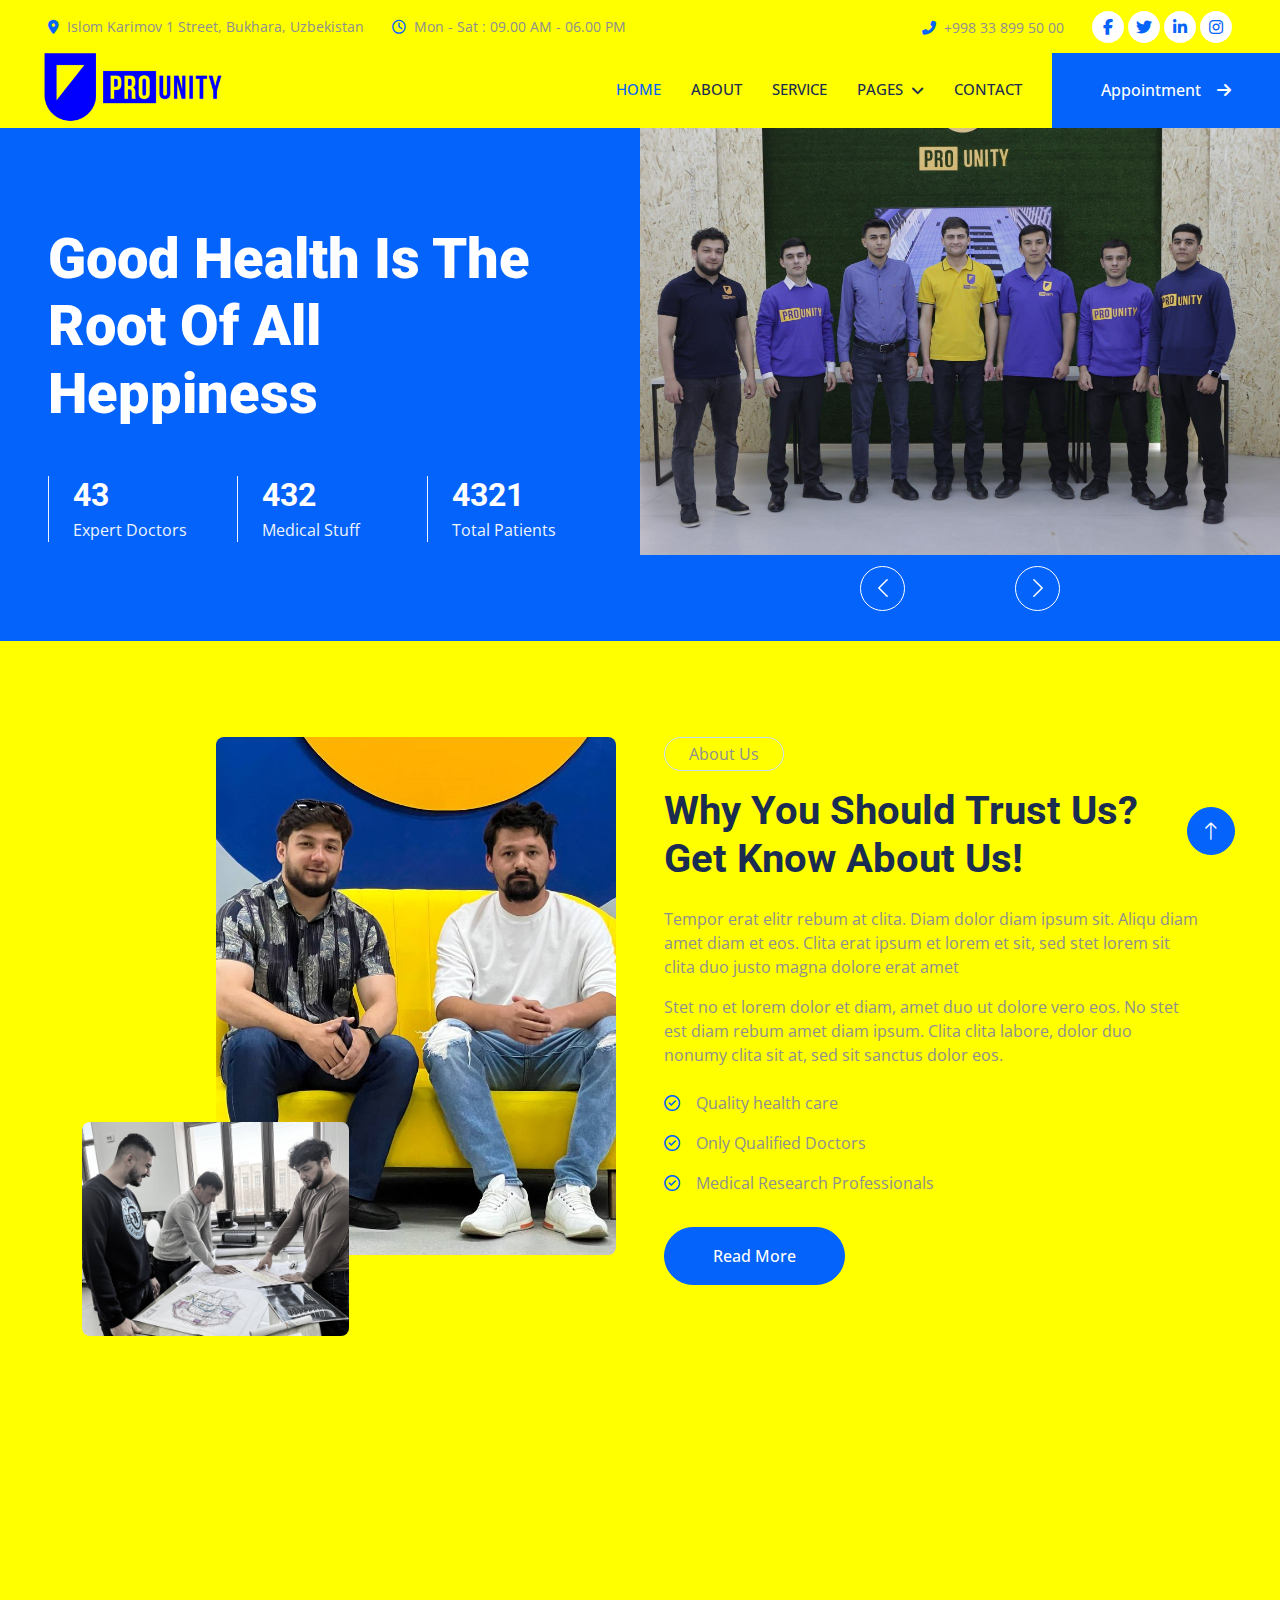
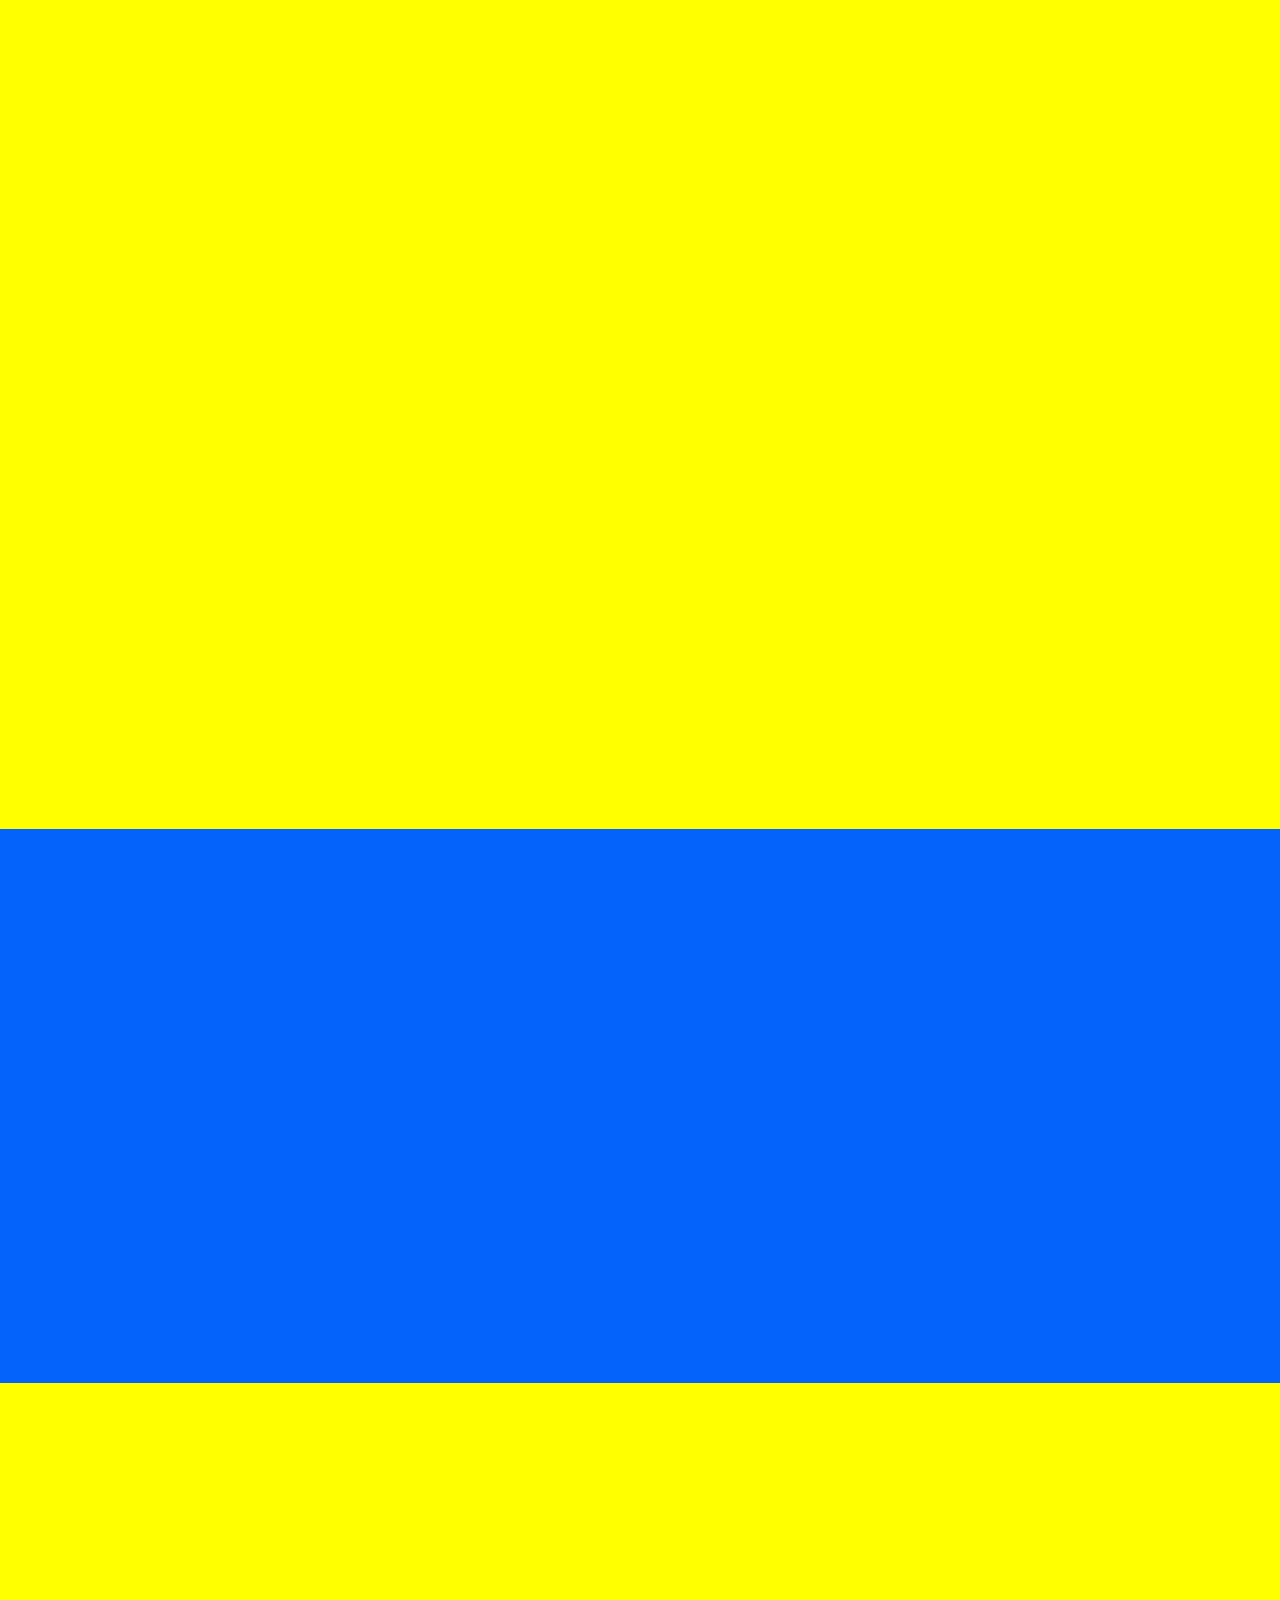
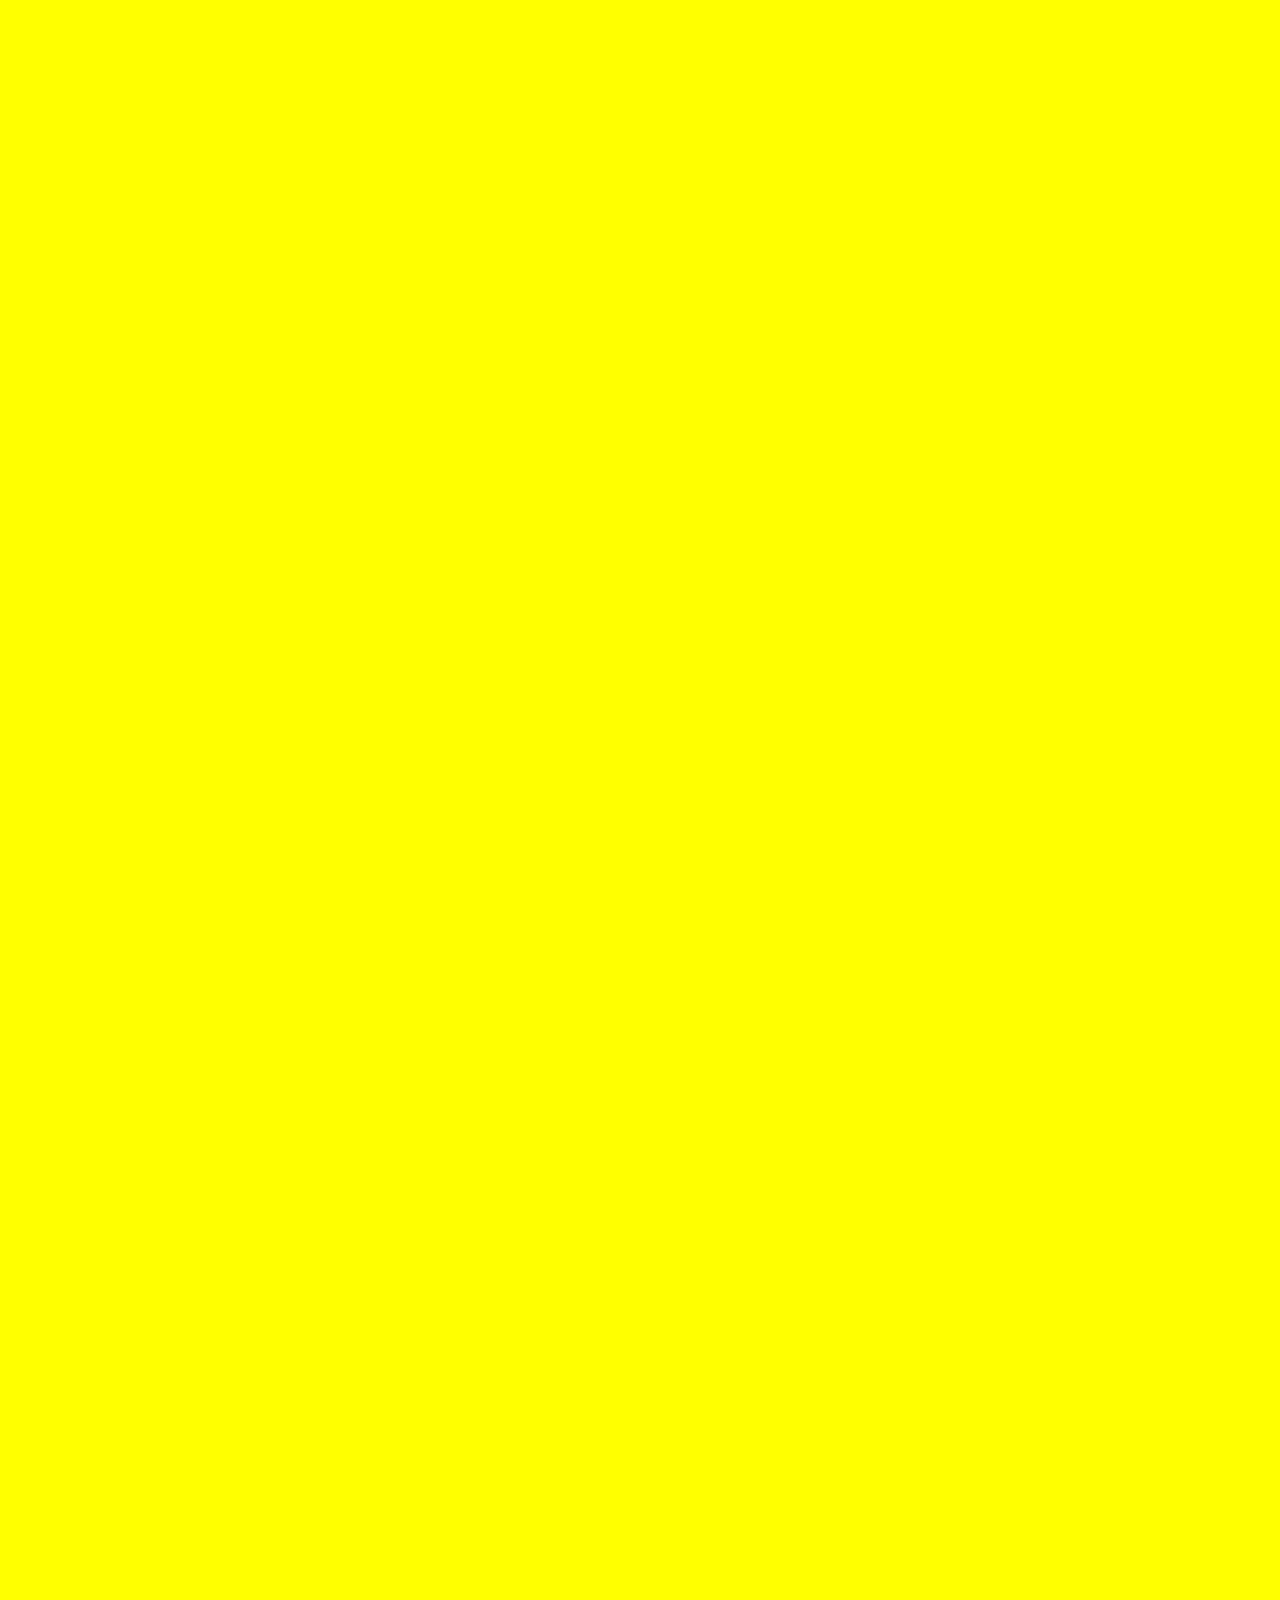
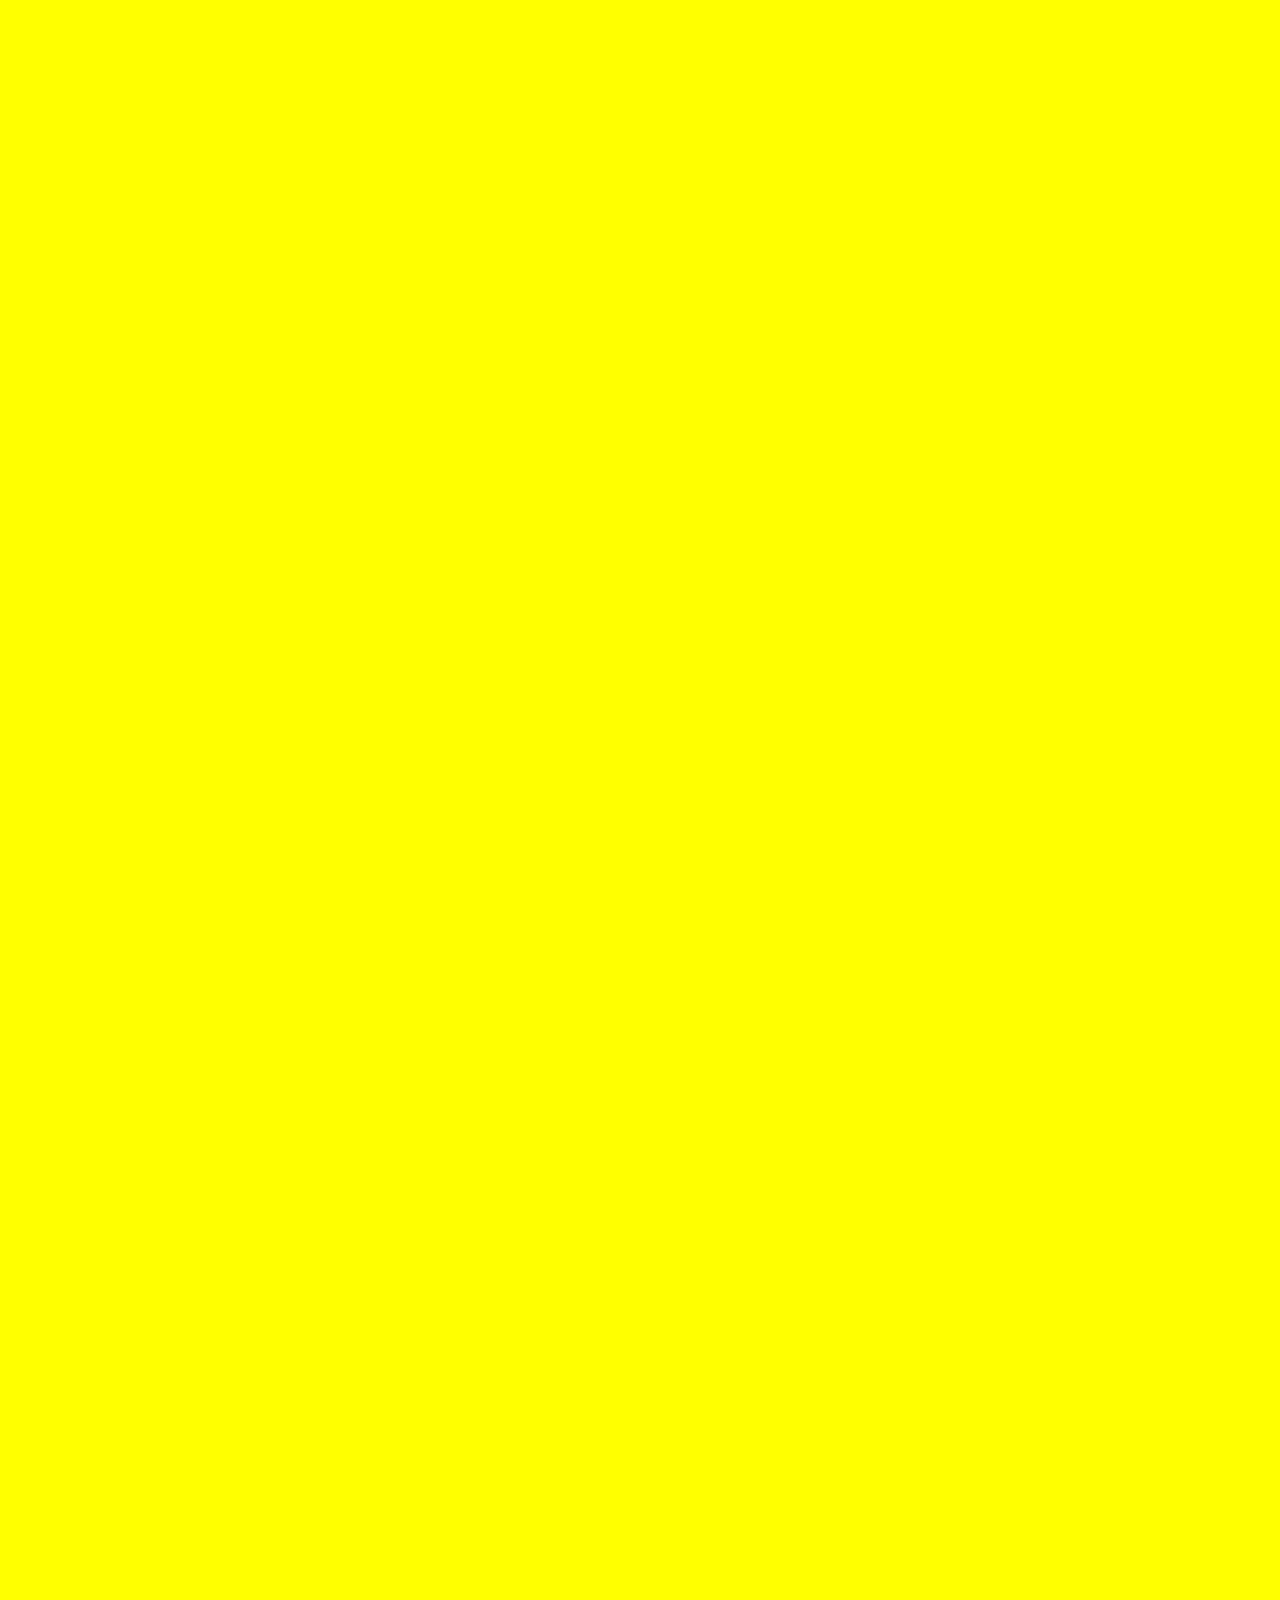
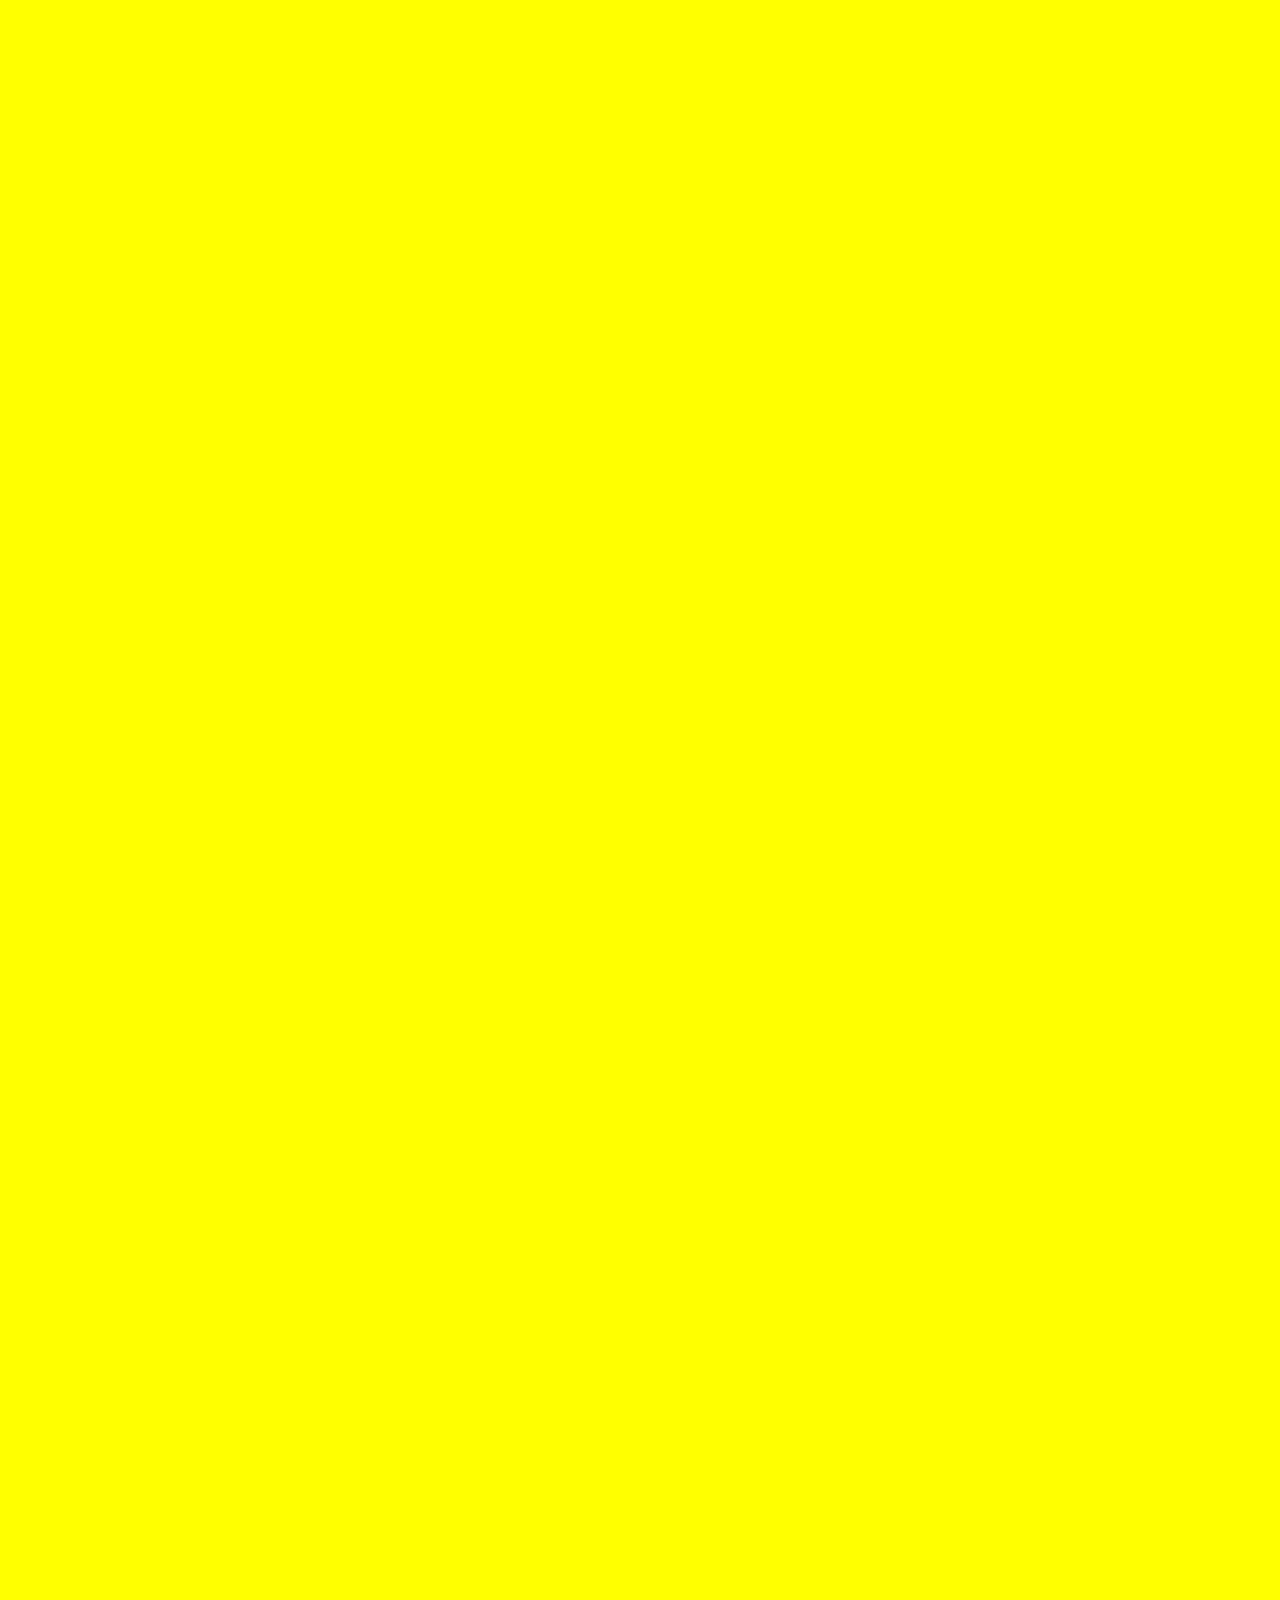
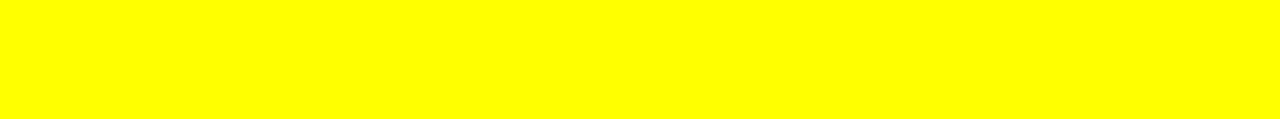
==== index.html @ 29a72e19 "first commit" ====
<!DOCTYPE html>
<html lang="en">

<head>
    <meta charset="utf-8">
    <title>PROUNITY</title>
    <meta content="width=device-width, initial-scale=1.0" name="viewport">
    <meta content="" name="keywords">
    <meta content="" name="description">

    <!-- Favicon -->
    <link href="img/favicon.ico" rel="icon">

    <!-- Google Web Fonts -->
    <link rel="preconnect" href="https://fonts.googleapis.com">
    <link rel="preconnect" href="https://fonts.gstatic.com" crossorigin>
    <link href="https://fonts.googleapis.com/css2?family=Open+Sans:wght@400;500&family=Roboto:wght@500;700;900&display=swap" rel="stylesheet"> 

    <!-- Icon Font Stylesheet -->
    <link href="https://cdnjs.cloudflare.com/ajax/libs/font-awesome/5.10.0/css/all.min.css" rel="stylesheet">
    <link href="https://cdn.jsdelivr.net/npm/bootstrap-icons@1.4.1/font/bootstrap-icons.css" rel="stylesheet">

    <!-- Libraries Stylesheet -->
    <link href="lib/animate/animate.min.css" rel="stylesheet">
    <link href="lib/owlcarousel/assets/owl.carousel.min.css" rel="stylesheet">
    <link href="lib/tempusdominus/css/tempusdominus-bootstrap-4.min.css" rel="stylesheet" />
    <link rel="stylesheet" href="https://cdnjs.cloudflare.com/ajax/libs/font-awesome/6.2.1/css/all.min.css">

    <!-- Customized Bootstrap Stylesheet -->
    <link href="css/bootstrap.min.css" rel="stylesheet">

    <!-- Template Stylesheet -->
    <link href="css/style.css" rel="stylesheet">
</head>

<body style="background-color: yellow;">
    <!-- Spinner Start -->
    <div id="spinner" class="show bg-white position-fixed translate-middle w-100 vh-100 top-50 start-50 d-flex align-items-center justify-content-center">
        <div class="spinner-grow text-primary" style="width: 3rem; height: 3rem;" role="status">
            <span class="sr-only">Loading...</span>
        </div>
    </div>
    <!-- Spinner End -->


    <!-- Topbar Start -->
    <div class="container-fluid p-0 wow fadeIn " data-wow-delay="0.1s">
        <div class="row gx-0 d-none d-lg-flex">
            <div class="col-lg-7 px-5 text-start">
                <div class="h-100 d-inline-flex align-items-center py-3 me-4">
                    <small class="fa fa-map-marker-alt text-primary me-2"></small>
                    <small>Islom Karimov 1 Street, Bukhara, Uzbekistan</small>
                </div>
                <div class="h-100 d-inline-flex align-items-center py-3">
                    <small class="far fa-clock text-primary me-2"></small>
                    <small>Mon - Sat : 09.00 AM - 06.00 PM</small>
                </div>
            </div>
            <div class="col-lg-5 px-5 text-end">
                <div class="h-100 d-inline-flex align-items-center py-3 me-4">
                    <small class="fa fa-phone-alt text-primary me-2"></small>
                    <small>+998 33 899 50 00</small>
                </div>
                <div class="h-100 d-inline-flex align-items-center">
                    <a class="btn btn-sm-square rounded-circle bg-white text-primary me-1" href=""><i class="fab fa-facebook-f"></i></a>
                    <a class="btn btn-sm-square rounded-circle bg-white text-primary me-1" href=""><i class="fab fa-twitter"></i></a>
                    <a class="btn btn-sm-square rounded-circle bg-white text-primary me-1" href=""><i class="fab fa-linkedin-in"></i></a>
                    <a class="btn btn-sm-square rounded-circle bg-white text-primary me-0" href=""><i class="fab fa-instagram"></i></a>
                </div>
            </div>
        </div>
    </div>
    <!-- Topbar End -->

    <!-- Navbar Start -->
    <nav style="background-color: yellow;" class="navbar navbar-expand-lg navbar-light sticky-top p-0 wow fadeIn" data-wow-delay="0.1s">
        <a href="index.html" class="navbar-brand d-flex px-2 align-items-center pt-3 pb-4">
            <img class=" ml-0" style="width: 250px; height: 150px; object-fit: contain;" src="./img/logotogether.png" alt="">
        </a>
        <button type="button" class="navbar-toggler me-4" data-bs-toggle="collapse" data-bs-target="#navbarCollapse">
            <span class="navbar-toggler-icon"></span>
        </button>
        <div class="collapse navbar-collapse" id="navbarCollapse">
            <div class="navbar-nav ms-auto p-4 p-lg-0">
                <a href="index.html" class="nav-item nav-link active">Home</a>
                <a href="about.html" class="nav-item nav-link">About</a>
                <a href="service.html" class="nav-item nav-link">Service</a>
                <div class="nav-item dropdown">
                    <a href="#" class="nav-link dropdown-toggle" data-bs-toggle="dropdown">Pages</a>
                    <div class="dropdown-menu rounded-0 rounded-bottom m-0">
                        <a href="feature.html" class="dropdown-item">Feature</a>
                        <a href="team.html" class="dropdown-item">Our Doctor</a>
                        <a href="appointment.html" class="dropdown-item">Appointment</a>
                        <a href="testimonial.html" class="dropdown-item">Testimonial</a>
                        <a href="404.html" class="dropdown-item">404 Page</a>
                    </div>
                </div>
                <a href="contact.html" class="nav-item nav-link">Contact</a>
            </div>
            <a href="appointment.html" class="btn btn-primary rounded-0 py-4 px-lg-5 d-none d-lg-block">Appointment<i class="fa fa-arrow-right ms-3"></i></a>
        </div>
    </nav>
    <!-- Navbar End -->


    <!-- Header Start -->
    <div class="container-fluid header bg-primary p-0 mb-5">
        <div class="row g-0 align-items-center flex-column-reverse flex-lg-row">
            <div class="col-lg-6 p-5 wow fadeIn" data-wow-delay="0.1s">
                <h1 class="display-4 text-white mb-5">Good Health Is The Root Of All Heppiness</h1>
                <div class="row g-4">
                    <div class="col-sm-4">
                        <div class="border-start border-light ps-4">
                            <h2 class="text-white mb-1" data-toggle="counter-up">123</h2>
                            <p class="text-light mb-0">Expert Doctors</p>
                        </div>
                    </div>
                    <div class="col-sm-4">
                        <div class="border-start border-light ps-4">
                            <h2 class="text-white mb-1" data-toggle="counter-up">1234</h2>
                            <p class="text-light mb-0">Medical Stuff</p>
                        </div>
                    </div>
                    <div class="col-sm-4">
                        <div class="border-start border-light ps-4">
                            <h2 class="text-white mb-1" data-toggle="counter-up">12345</h2>
                            <p class="text-light mb-0">Total Patients</p>
                        </div>
                    </div>
                </div>
            </div>
            <div class="col-lg-6 wow fadeIn" data-wow-delay="0.5s">
                <div class="owl-carousel header-carousel">
                    <div class="owl-carousel-item position-relative">
                        <img class="img-fluid" src="./img/team.jpg" alt="">
                    </div>
                    <div class="owl-carousel-item position-relative">
                        <img class="img-fluid" src="./img/slide7.jpg" alt="">
                    </div>
                    <div class="owl-carousel-item position-relative">
                        <img class="img-fluid" src="./img/slide4.jpg" alt="">
                    </div>
                    <div class="owl-carousel-item position-relative">
                        <img class="img-fluid" src="./img/koridor.jpg" alt="">
                    </div>
                    <div class="owl-carousel-item position-relative">
                        <img class="img-fluid" src="./img/koworking.jpg" alt="">
                    </div>
                    <div class="owl-carousel-item position-relative">
                        <img class="img-fluid" src="./img/grouplider.JPG" alt="">
                    </div>
                    <div class="owl-carousel-item position-relative">
                        <img class="img-fluid" src="./img/group1.JPG" alt="">
                    </div>
                    <div class="owl-carousel-item position-relative">
                        <img class="img-fluid" src="./img/slide5.jpg" alt="">
                    </div>
                    <div class="owl-carousel-item position-relative">
                        <img class="img-fluid" src="./img/slide8.jpg" alt="">
                    </div>
                </div>
            </div>
        </div>
    </div>
    <!-- Header End -->


    <!-- About Start -->
    <div class="container-xxl py-5">
        <div class="container">
            <div class="row g-5">
                <div class="col-lg-6 wow fadeIn" data-wow-delay="0.1s">
                    <div class="d-flex flex-column">
                        <img class="img-fluid rounded w-75 align-self-end" src="img/creater.jpg" alt="">
                        <img class="img-fluid rounded w-50 bg-white " src="./img/slide8.jpg" alt="" style="margin-top: -25%;">
                    </div>
                </div>
                <div class="col-lg-6 wow fadeIn" data-wow-delay="0.5s">
                    <p class="d-inline-block border rounded-pill py-1 px-4">About Us</p>
                    <h1 class="mb-4">Why You Should Trust Us? Get Know About Us!</h1>
                    <p>Tempor erat elitr rebum at clita. Diam dolor diam ipsum sit. Aliqu diam amet diam et eos. Clita erat ipsum et lorem et sit, sed stet lorem sit clita duo justo magna dolore erat amet</p>
                    <p class="mb-4">Stet no et lorem dolor et diam, amet duo ut dolore vero eos. No stet est diam rebum amet diam ipsum. Clita clita labore, dolor duo nonumy clita sit at, sed sit sanctus dolor eos.</p>
                    <p><i class="far fa-check-circle text-primary me-3"></i>Quality health care</p>
                    <p><i class="far fa-check-circle text-primary me-3"></i>Only Qualified Doctors</p>
                    <p><i class="far fa-check-circle text-primary me-3"></i>Medical Research Professionals</p>
                    <a class="btn btn-primary rounded-pill py-3 px-5 mt-3" href="">Read More</a>
                </div>
            </div>
        </div>
    </div>
    <!-- About End -->


    <!-- Service Start -->
    <div class="container-xxl py-5">
        <div class="container ">
            <div class="text-center mx-auto mb-5 wow fadeInUp" data-wow-delay="0.1s" style="max-width: 600px;">
                <p class="d-inline-block border rounded-pill py-1 px-4">Services</p>
                <h1>Services of PROUNITY</h1>
            </div>
            <div class="row g-4">
                <div class="col-lg-4 col-md-6 wow fadeInUp" data-wow-delay="0.1s">
                    <div class="service-item bg-white rounded h-100 p-5">
                        <div class="d-inline-flex align-items-center justify-content-center bg-light rounded-circle mb-4" style="width: 65px; height: 65px;">
                            <i class="fa-solid fa-computer fs-4 text-primary"></i>

                        </div>
                        <h4 class="mb-3">Software Development</h4>
                        <p class="mb-4">Erat ipsum justo amet duo et elitr dolor, est duo duo eos lorem sed diam stet diam sed stet.</p>
                        <a class="btn bg-light" href=""><i class="fa fa-plus text-primary me-3"></i>Read More</a>
                    </div>
                </div>
                <div class="col-lg-4 col-md-6 wow fadeInUp" data-wow-delay="0.3s">
                    <div class="service-item bg-light rounded h-100 p-5">
                        <div class="d-inline-flex align-items-center justify-content-center bg-white rounded-circle mb-4" style="width: 65px; height: 65px;">
                            <i class="fa-solid fa-school text-primary fs-4"></i>
                        </div>
                        <h4 class="mb-3">IT School</h4>
                        <p class="mb-4">Erat ipsum justo amet duo et elitr dolor, est duo duo eos lorem sed diam stet diam sed stet.</p>
                        <a class="btn" href=""><i class="fa fa-plus text-primary me-3"></i>Read More</a>
                    </div>
                </div>
                <div class="col-lg-4 col-md-6 wow fadeInUp" data-wow-delay="0.5s">
                    <div class="service-item bg-light rounded h-100 p-5">
                        <div class="d-inline-flex align-items-center justify-content-center bg-white rounded-circle mb-4" style="width: 65px; height: 65px;">
                            <i class="fa-solid fa-diagram-successor text-primary fs-4"></i>
                        </div>
                        <h4 class="mb-3">Authorized Tutorials</h4>
                        <p class="mb-4">Erat ipsum justo amet duo et elitr dolor, est duo duo eos lorem sed diam stet diam sed stet.</p>
                        <a class="btn" href=""><i class="fa fa-plus text-primary me-3"></i>Read More</a>
                    </div>
                </div>
                <div class="col-lg-4 col-md-6 wow fadeInUp" data-wow-delay="0.1s">
                    <div class="service-item bg-light rounded h-100 p-5">
                        <div class="d-inline-flex align-items-center justify-content-center bg-white rounded-circle mb-4" style="width: 65px; height: 65px;">
                            <i class="fa-solid fa-briefcase text-primary fs-4"></i>
                        </div>
                        <h4 class="mb-3">Coworking</h4>
                        <p class="mb-4">Erat ipsum justo amet duo et elitr dolor, est duo duo eos lorem sed diam stet diam sed stet.</p>
                        <a class="btn" href=""><i class="fa fa-plus text-primary me-3"></i>Read More</a>
                    </div>
                </div>
                <div class="col-lg-4 col-md-6 wow fadeInUp" data-wow-delay="0.3s">
                    <div class="service-item bg-light rounded h-100 p-5">
                        <div class="d-inline-flex align-items-center justify-content-center bg-white rounded-circle mb-4" style="width: 65px; height: 65px;">
                            <i class="fa-brands fa-sourcetree text-primary fs-4"></i>
                        </div>
                        <h4 class="mb-3">Open Source</h4>
                        <p class="mb-4">Erat ipsum justo amet duo et elitr dolor, est duo duo eos lorem sed diam stet diam sed stet.</p>
                        <a class="btn" href=""><i class="fa fa-plus text-primary me-3"></i>Read More</a>
                    </div>
                </div>
                <div class="col-lg-4 col-md-6 wow fadeInUp" data-wow-delay="0.5s">
                    <div class="service-item bg-light rounded h-100 p-5">
                        <div class="d-inline-flex align-items-center justify-content-center bg-white rounded-circle mb-4" style="width: 65px; height: 65px;">
                            <i class="fa-solid fa-people-group text-primary fs-4"></i>
                        </div>
                        <h4 class="mb-3">Pro Community</h4>
                        <p class="mb-4">Erat ipsum justo amet duo et elitr dolor, est duo duo eos lorem sed diam stet diam sed stet.</p>
                        <a class="btn" href=""><i class="fa fa-plus text-primary me-3"></i>Read More</a>
                    </div>
                </div>
            </div>
        </div>
    </div>
    <!-- Service End -->


    <!-- Feature Start -->
    <div class="container-fluid bg-primary overflow-hidden my-5 px-lg-0">
        <div class="container feature px-lg-0">
            <div class="row g-0 mx-lg-0">
                <div class="col-lg-6 feature-text py-5 wow fadeIn" data-wow-delay="0.1s">
                    <div class="p-lg-5 ps-lg-0">
                        <p class="d-inline-block border rounded-pill text-light py-1 px-4">Features</p>
                        <h1 class="text-white mb-4">Why Choose Us</h1>
                        <p class="text-white mb-4 pb-2">Tempor erat elitr rebum at clita. Diam dolor diam ipsum sit. Aliqu diam amet diam et eos. Clita erat ipsum et lorem et sit, sed stet lorem sit clita duo justo erat amet</p>
                        <div class="row g-4">
                            <div class="col-6">
                                <div class="d-flex align-items-center">
                                    <div class="d-flex flex-shrink-0 align-items-center justify-content-center rounded-circle bg-light" style="width: 55px; height: 55px;">
                                        <i class="fa fa-user-md text-primary"></i>
                                    </div>
                                    <div class="ms-4">
                                        <p class="text-white mb-2">Experience</p>
                                        <h5 class="text-white mb-0">Doctors</h5>
                                    </div>
                                </div>
                            </div>
                            <div class="col-6">
                                <div class="d-flex align-items-center">
                                    <div class="d-flex flex-shrink-0 align-items-center justify-content-center rounded-circle bg-light" style="width: 55px; height: 55px;">
                                        <i class="fa fa-check text-primary"></i>
                                    </div>
                                    <div class="ms-4">
                                        <p class="text-white mb-2">Quality</p>
                                        <h5 class="text-white mb-0">Services</h5>
                                    </div>
                                </div>
                            </div>
                            <div class="col-6">
                                <div class="d-flex align-items-center">
                                    <div class="d-flex flex-shrink-0 align-items-center justify-content-center rounded-circle bg-light" style="width: 55px; height: 55px;">
                                        <i class="fa fa-comment-medical text-primary"></i>
                                    </div>
                                    <div class="ms-4">
                                        <p class="text-white mb-2">Positive</p>
                                        <h5 class="text-white mb-0">Consultation</h5>
                                    </div>
                                </div>
                            </div>
                            <div class="col-6">
                                <div class="d-flex align-items-center">
                                    <div class="d-flex flex-shrink-0 align-items-center justify-content-center rounded-circle bg-light" style="width: 55px; height: 55px;">
                                        <i class="fa fa-headphones text-primary"></i>
                                    </div>
                                    <div class="ms-4">
                                        <p class="text-white mb-2">24 Hours</p>
                                        <h5 class="text-white mb-0">Support</h5>
                                    </div>
                                </div>
                            </div>
                        </div>
                    </div>
                </div>
                <div class="col-lg-6 pe-lg-0 wow fadeIn" data-wow-delay="0.5s" style="min-height: 400px;">
                    <div class="position-relative h-100">
                        <img class="position-absolute img-fluid w-100 h-100" src="img/teamwork.jpg" style="object-fit: cover;" alt="">
                    </div>
                </div>
            </div>
        </div>
    </div>
    <!-- Feature End -->


    <!-- Team Start -->
    <div class="container-xxl py-5">
        <div class="container">
            <div class="text-center mx-auto mb-5 wow fadeInUp" data-wow-delay="0.1s" style="max-width: 600px;">
                <p class="d-inline-block border rounded-pill py-1 px-4">Team</p>
                <h1>Our Experience Team</h1>
            </div>
            <div class="row g-4">
                <div class="col-lg-3 col-md-6 wow fadeInUp" data-wow-delay="0.7s">
                    <div class="team-item position-relative rounded overflow-hidden">
                        <div class="overflow-hidden">
                            <img class="img-fluid" src="img/akaaziz.JPG" alt="">
                        </div>
                        <div class="team-text bg-light text-center p-4">
                            <h5>Azizbek Hamroyev</h5>
                            <p class="text-primary">Co-founder</p>
                            <div class="team-social text-center">
                                <a class="btn btn-square" href=""><i class="fab fa-facebook-f"></i></a>
                                <a class="btn btn-square" href=""><i class="fab fa-twitter"></i></a>
                                <a class="btn btn-square" href=""><i class="fab fa-instagram"></i></a>
                            </div>
                        </div>
                    </div>
                </div>
                <div class="col-lg-3 col-md-6 wow fadeInUp" data-wow-delay="0.7s">
                    <div class="team-item position-relative rounded overflow-hidden">
                        <div class="overflow-hidden">
                            <img class="img-fluid" src="img/akamiron.jpg" alt="">
                        </div>
                        <div class="team-text bg-light text-center p-4">
                            <h5>Miron Mustafoev</h5>
                            <p class="text-primary">Co-founder, CEO</p>
                            <div class="team-social text-center">
                                <a class="btn btn-square" href=""><i class="fab fa-facebook-f"></i></a>
                                <a class="btn btn-square" href=""><i class="fab fa-twitter"></i></a>
                                <a class="btn btn-square" href=""><i class="fab fa-instagram"></i></a>
                            </div>
                        </div>
                    </div>
                </div>
                <div class="col-lg-3 col-md-6 wow fadeInUp" data-wow-delay="0.7s">
                    <div class="team-item position-relative rounded overflow-hidden">
                        <div class="overflow-hidden">
                            <img class="img-fluid" src="img/andrey.jpg" alt="">
                        </div>
                        <div class="team-text bg-light text-center p-4">
                            <h5>Andrey Molodsov</h5>
                            <p class="text-primary">Designer</p>
                            <div class="team-social text-center">
                                <a class="btn btn-square" href=""><i class="fab fa-facebook-f"></i></a>
                                <a class="btn btn-square" href=""><i class="fab fa-twitter"></i></a>
                                <a class="btn btn-square" href=""><i class="fab fa-instagram"></i></a>
                            </div>
                        </div>
                    </div>
                </div>
                
                <div class="col-lg-3 col-md-6 wow fadeInUp" data-wow-delay="0.5s">
                    <div class="team-item position-relative rounded overflow-hidden">
                        <div class="overflow-hidden">
                            <img class="img-fluid" src="img/sobir.jpg" alt="">
                        </div>
                        <div class="team-text bg-light text-center p-4">
                            <h5>Sobirjon Bobojonov</h5>
                            <p class="text-primary">Software Engineer</p>
                            <div class="team-social text-center">
                                <a class="btn btn-square" href=""><i class="fab fa-facebook-f"></i></a>
                                <a class="btn btn-square" href=""><i class="fab fa-twitter"></i></a>
                                <a class="btn btn-square" href=""><i class="fab fa-instagram"></i></a>
                            </div>
                        </div>
                    </div>
                </div>
                <div class="col-lg-3 col-md-6 wow fadeInUp" data-wow-delay="0.3s">
                    <div class="team-item position-relative rounded overflow-hidden">
                        <div class="overflow-hidden">
                            <img class="img-fluid" src="img/davlatshoh.jpg" alt="">
                        </div>
                        <div class="team-text bg-light text-center p-4">
                            <h5>Davlatshoh Naimov</h5>
                            <p class="text-primary">Frontend Developer</p>
                            <div class="team-social text-center">
                                <a class="btn btn-square" href=""><i class="fab fa-facebook-f"></i></a>
                                <a class="btn btn-square" href=""><i class="fab fa-twitter"></i></a>
                                <a class="btn btn-square" href=""><i class="fab fa-instagram"></i></a>
                            </div>
                        </div>
                    </div>
                </div>
                <div class="col-lg-3 col-md-6 wow fadeInUp" data-wow-delay="0.1s">
                    <div class="team-item position-relative rounded overflow-hidden">
                        <div class="overflow-hidden">
                            <img class="img-fluid" src="img/amirbek.jpg" alt="">
                        </div>
                        <div class="team-text bg-light text-center p-4">
                            <h5>Amirbek Azimov</h5>
                            <p class="text-primary">Mobile Developer</p>
                            <div class="team-social text-center">
                                <a class="btn btn-square" href=""><i class="fab fa-facebook-f"></i></a>
                                <a class="btn btn-square" href=""><i class="fab fa-twitter"></i></a>
                                <a class="btn btn-square" href=""><i class="fab fa-instagram"></i></a>
                            </div>
                        </div>
                    </div>
                </div>
                <div class="col-lg-3 col-md-6 wow fadeInUp" data-wow-delay="0.1s">
                    <div class="team-item position-relative rounded overflow-hidden">
                        <div class="overflow-hidden">
                            <img class="img-fluid" src="img/jobir.jpg" alt="">
                        </div>
                        <div class="team-text bg-light text-center p-4">
                            <h5>Jobir Ashurov</h5>
                            <p class="text-primary">Frontend Developer</p>
                            <div class="team-social text-center">
                                <a class="btn btn-square" href=""><i class="fab fa-facebook-f"></i></a>
                                <a class="btn btn-square" href=""><i class="fab fa-twitter"></i></a>
                                <a class="btn btn-square" href=""><i class="fab fa-instagram"></i></a>
                            </div>
                        </div>
                    </div>
                </div>
                <div class="col-lg-3 col-md-6 wow fadeInUp" data-wow-delay="0.1s">
                    <div class="team-item position-relative rounded overflow-hidden">
                        <div class="overflow-hidden">
                            <img class="img-fluid" src="img/ibrohim.jpg" alt="">
                        </div>
                        <div class="team-text bg-light text-center p-4">
                            <h5>Ibrohim Istamov</h5>
                            <p class="text-primary">Devops Developer</p>
                            <div class="team-social text-center">
                                <a class="btn btn-square" href=""><i class="fab fa-facebook-f"></i></a>
                                <a class="btn btn-square" href=""><i class="fab fa-twitter"></i></a>
                                <a class="btn btn-square" href=""><i class="fab fa-instagram"></i></a>
                            </div>
                        </div>
                    </div>
                </div>
                <div class="col-lg-3 col-md-6 wow fadeInUp" data-wow-delay="0.1s">
                    <div class="team-item position-relative rounded overflow-hidden">
                        <div class="overflow-hidden">
                            <img class="img-fluid" src="img/jobir.jpg" alt="">
                        </div>
                        <div class="team-text bg-light text-center p-4">
                            <h5>Jobir Ashurov</h5>
                            <p class="text-primary">Frontend Developer</p>
                            <div class="team-social text-center">
                                <a class="btn btn-square" href=""><i class="fab fa-facebook-f"></i></a>
                                <a class="btn btn-square" href=""><i class="fab fa-twitter"></i></a>
                                <a class="btn btn-square" href=""><i class="fab fa-instagram"></i></a>
                            </div>
                        </div>
                    </div>
                </div>
                <div class="col-lg-3 col-md-6 wow fadeInUp" data-wow-delay="0.1s">
                    <div class="team-item position-relative rounded overflow-hidden">
                        <div class="overflow-hidden">
                            <img class="img-fluid" src="img/otabek.jpg" alt="">
                        </div>
                        <div class="team-text bg-light text-center p-4">
                            <h5>Otabek Kadirov</h5>
                            <p class="text-primary">Frontend Mentor</p>
                            <div class="team-social text-center">
                                <a class="btn btn-square" href=""><i class="fab fa-facebook-f"></i></a>
                                <a class="btn btn-square" href=""><i class="fab fa-twitter"></i></a>
                                <a class="btn btn-square" href=""><i class="fab fa-instagram"></i></a>
                            </div>
                        </div>
                    </div>
                </div>
                <div class="col-lg-3 col-md-6 wow fadeInUp" data-wow-delay="0.1s">
                    <div class="team-item position-relative rounded overflow-hidden">
                        <div class="overflow-hidden">
                            <img class="img-fluid" src="img/behzodf.jpg" alt="">
                        </div>
                        <div class="team-text bg-light text-center p-4">
                            <h5>Behzod Baxshilloyev</h5>
                            <p class="text-primary">Frontend Mentor</p>
                            <div class="team-social text-center">
                                <a class="btn btn-square" href=""><i class="fab fa-facebook-f"></i></a>
                                <a class="btn btn-square" href=""><i class="fab fa-twitter"></i></a>
                                <a class="btn btn-square" href=""><i class="fab fa-instagram"></i></a>
                            </div>
                        </div>
                    </div>
                </div>
                <div class="col-lg-3 col-md-6 wow fadeInUp" data-wow-delay="0.1s">
                    <div class="team-item position-relative rounded overflow-hidden">
                        <div class="overflow-hidden">
                            <img class="img-fluid" src="img/behzodorg.jpg" alt="">
                        </div>
                        <div class="team-text bg-light text-center p-4">
                            <h5>Behzod Usmanov</h5>
                            <p class="text-primary">Graphic Designer</p>
                            <div class="team-social text-center">
                                <a class="btn btn-square" href=""><i class="fab fa-facebook-f"></i></a>
                                <a class="btn btn-square" href=""><i class="fab fa-twitter"></i></a>
                                <a class="btn btn-square" href=""><i class="fab fa-instagram"></i></a>
                            </div>
                        </div>
                    </div>
                </div>
                <div class="col-lg-3 col-md-6 wow fadeInUp" data-wow-delay="0.1s">
                    <div class="team-item position-relative rounded overflow-hidden">
                        <div class="overflow-hidden">
                            <img class="img-fluid" src="img/bobur.JPG" alt="">
                        </div>
                        <div class="team-text bg-light text-center p-4">
                            <h5>Bobur Khamraev</h5>
                            <p class="text-primary">Backend Mentor</p>
                            <div class="team-social text-center">
                                <a class="btn btn-square" href=""><i class="fab fa-facebook-f"></i></a>
                                <a class="btn btn-square" href=""><i class="fab fa-twitter"></i></a>
                                <a class="btn btn-square" href=""><i class="fab fa-instagram"></i></a>
                            </div>
                        </div>
                    </div>
                </div>
                <div class="col-lg-3 col-md-6 wow fadeInUp" data-wow-delay="0.1s">
                    <div class="team-item position-relative rounded overflow-hidden">
                        <div class="overflow-hidden">
                            <img class="img-fluid" src="img/dilshod.jpg" alt="">
                        </div>
                        <div class="team-text bg-light text-center p-4">
                            <h5>Dilshod Chuliev</h5>
                            <p class="text-primary">Frontend Developer</p>
                            <div class="team-social text-center">
                                <a class="btn btn-square" href=""><i class="fab fa-facebook-f"></i></a>
                                <a class="btn btn-square" href=""><i class="fab fa-twitter"></i></a>
                                <a class="btn btn-square" href=""><i class="fab fa-instagram"></i></a>
                            </div>
                        </div>
                    </div>
                </div>
                <div class="col-lg-3 col-md-6 wow fadeInUp" data-wow-delay="0.1s">
                    <div class="team-item position-relative rounded overflow-hidden">
                        <div class="overflow-hidden">
                            <img class="img-fluid" src="img/jamshid1.jpg" alt="">
                        </div>
                        <div class="team-text bg-light text-center p-4">
                            <h5>Jamshid Barotov</h5>
                            <p class="text-primary">Software Engineer</p>
                            <div class="team-social text-center">
                                <a class="btn btn-square" href=""><i class="fab fa-facebook-f"></i></a>
                                <a class="btn btn-square" href=""><i class="fab fa-twitter"></i></a>
                                <a class="btn btn-square" href=""><i class="fab fa-instagram"></i></a>
                            </div>
                        </div>
                    </div>
                </div>
                <div class="col-lg-3 col-md-6 wow fadeInUp" data-wow-delay="0.1s">
                    <div class="team-item position-relative rounded overflow-hidden">
                        <div class="overflow-hidden">
                            <img class="img-fluid" src="img/bugalter.JPG" alt="">
                        </div>
                        <div class="team-text bg-light text-center p-4">
                            <h5>Baxtior Raxmonov</h5>
                            <p class="text-primary">Finance</p>
                            <div class="team-social text-center">
                                <a class="btn btn-square" href=""><i class="fab fa-facebook-f"></i></a>
                                <a class="btn btn-square" href=""><i class="fab fa-twitter"></i></a>
                                <a class="btn btn-square" href=""><i class="fab fa-instagram"></i></a>
                            </div>
                        </div>
                    </div>
                </div>
                <div class="col-lg-3 col-md-6 wow fadeInUp" data-wow-delay="0.1s">
                    <div class="team-item position-relative rounded overflow-hidden">
                        <div class="overflow-hidden">
                            <img class="img-fluid" src="img/mironchik1.jpg" alt="">
                        </div>
                        <div class="team-text bg-light text-center p-4">
                            <h5>Miron Nusratov</h5>
                            <p class="text-primary">PR Meneger</p>
                            <div class="team-social text-center">
                                <a class="btn btn-square" href=""><i class="fab fa-facebook-f"></i></a>
                                <a class="btn btn-square" href=""><i class="fab fa-twitter"></i></a>
                                <a class="btn btn-square" href=""><i class="fab fa-instagram"></i></a>
                            </div>
                        </div>
                    </div>
                </div>
                <div class="col-lg-3 col-md-6 wow fadeInUp" data-wow-delay="0.1s">
                    <div class="team-item position-relative rounded overflow-hidden">
                        <div class="overflow-hidden">
                            <img class="img-fluid" src="img/mirxon.jpg" alt="">
                        </div>
                        <div class="team-text bg-light text-center p-4">
                            <h5>Mirxon Kuziyev</h5>
                            <p class="text-primary">Mobile Developer</p>
                            <div class="team-social text-center">
                                <a class="btn btn-square" href=""><i class="fab fa-facebook-f"></i></a>
                                <a class="btn btn-square" href=""><i class="fab fa-twitter"></i></a>
                                <a class="btn btn-square" href=""><i class="fab fa-instagram"></i></a>
                            </div>
                        </div>
                    </div>
                </div>
                <div class="col-lg-3 col-md-6 wow fadeInUp" data-wow-delay="0.1s">
                    <div class="team-item position-relative rounded overflow-hidden">
                        <div class="overflow-hidden">
                            <img class="img-fluid" src="img/murod.JPG" alt="">
                        </div>
                        <div class="team-text bg-light text-center p-4">
                            <h5>Murod Axmadov</h5>
                            <p class="text-primary">Designer</p>
                            <div class="team-social text-center">
                                <a class="btn btn-square" href=""><i class="fab fa-facebook-f"></i></a>
                                <a class="btn btn-square" href=""><i class="fab fa-twitter"></i></a>
                                <a class="btn btn-square" href=""><i class="fab fa-instagram"></i></a>
                            </div>
                        </div>
                    </div>
                </div>
                <div class="col-lg-3 col-md-6 wow fadeInUp" data-wow-delay="0.1s">
                    <div class="team-item position-relative rounded overflow-hidden">
                        <div class="overflow-hidden">
                            <img class="img-fluid" src="img/nafisa.jpg" alt="">
                        </div>
                        <div class="team-text bg-light text-center p-4">
                            <h5>Nafisa Rasulova</h5>
                            <p class="text-primary">Sales Manager</p>
                            <div class="team-social text-center">
                                <a class="btn btn-square" href=""><i class="fab fa-facebook-f"></i></a>
                                <a class="btn btn-square" href=""><i class="fab fa-twitter"></i></a>
                                <a class="btn btn-square" href=""><i class="fab fa-instagram"></i></a>
                            </div>
                        </div>
                    </div>
                </div>
                <div class="col-lg-3 col-md-6 wow fadeInUp" data-wow-delay="0.1s">
                    <div class="team-item position-relative rounded overflow-hidden">
                        <div class="overflow-hidden">
                            <img class="img-fluid" src="img/darya.jpg" alt="">
                        </div>
                        <div class="team-text bg-light text-center p-4">
                            <h5>Darya Usyakina</h5>
                            <p class="text-primary">Trener</p>
                            <div class="team-social text-center">
                                <a class="btn btn-square" href=""><i class="fab fa-facebook-f"></i></a>
                                <a class="btn btn-square" href=""><i class="fab fa-twitter"></i></a>
                                <a class="btn btn-square" href=""><i class="fab fa-instagram"></i></a>
                            </div>
                        </div>
                    </div>
                </div>
                <div class="col-lg-3 col-md-6 wow fadeInUp" data-wow-delay="0.1s">
                    <div class="team-item position-relative rounded overflow-hidden">
                        <div class="overflow-hidden">
                            <img class="img-fluid" src="img/albom.jpg" alt="">
                        </div>
                        <div class="team-text bg-light text-center p-4">
                            <h5>Mohinur Tursunova </h5>
                            <p class="text-primary">Web-Designer</p>
                            <div class="team-social text-center">
                                <a class="btn btn-square" href=""><i class="fab fa-facebook-f"></i></a>
                                <a class="btn btn-square" href=""><i class="fab fa-twitter"></i></a>
                                <a class="btn btn-square" href=""><i class="fab fa-instagram"></i></a>
                            </div>
                        </div>
                    </div>
                </div>
                <div class="col-lg-3 col-md-6 wow fadeInUp" data-wow-delay="0.1s">
                    <div class="team-item position-relative rounded overflow-hidden">
                        <div class="overflow-hidden">
                            <img class="img-fluid" src="img/samiya.jpg" alt="">
                        </div>
                        <div class="team-text bg-light text-center p-4">
                            <h5>Samiya Ibragimova </h5>
                            <p class="text-primary">Sales assistant</p>
                            <div class="team-social text-center">
                                <a class="btn btn-square" href=""><i class="fab fa-facebook-f"></i></a>
                                <a class="btn btn-square" href=""><i class="fab fa-twitter"></i></a>
                                <a class="btn btn-square" href=""><i class="fab fa-instagram"></i></a>
                            </div>
                        </div>
                    </div>
                </div>
                <div class="col-lg-3 col-md-6 wow fadeInUp" data-wow-delay="0.1s">
                    <div class="team-item position-relative rounded overflow-hidden">
                        <div class="overflow-hidden">
                            <img class="img-fluid" src="img/sadoqat.jpg" alt="">
                        </div>
                        <div class="team-text bg-light text-center p-4">
                            <h5>Sadoqat Abdullayeva </h5>
                            <p class="text-primary">Office Manager</p>
                            <div class="team-social text-center">
                                <a class="btn btn-square" href=""><i class="fab fa-facebook-f"></i></a>
                                <a class="btn btn-square" href=""><i class="fab fa-twitter"></i></a>
                                <a class="btn btn-square" href=""><i class="fab fa-instagram"></i></a>
                            </div>
                        </div>
                    </div>
                </div>
                <div class="col-lg-3 col-md-6 wow fadeInUp" data-wow-delay="0.1s">
                    <div class="team-item position-relative rounded overflow-hidden">
                        <div class="overflow-hidden">
                            <img class="img-fluid" src="img/apazarnigor.JPG" alt="">
                        </div>
                        <div class="team-text bg-light text-center p-4">
                            <h5>Zarnigor Majidova</h5>
                            <p class="text-primary">Marketing Manager</p>
                            <div class="team-social text-center">
                                <a class="btn btn-square" href=""><i class="fab fa-facebook-f"></i></a>
                                <a class="btn btn-square" href=""><i class="fab fa-twitter"></i></a>
                                <a class="btn btn-square" href=""><i class="fab fa-instagram"></i></a>
                            </div>
                        </div>
                    </div>
                </div>
                <div class="col-lg-3 col-md-6 wow fadeInUp" data-wow-delay="0.1s">
                    <div class="team-item position-relative rounded overflow-hidden">
                        <div class="overflow-hidden">
                            <img class="img-fluid" src="img/nig.JPG" alt="">
                        </div>
                        <div class="team-text bg-light text-center p-4">
                            <h5>Nigina Burxanova</h5>
                            <p class="text-primary">Videographer</p>
                            <div class="team-social text-center">
                                <a class="btn btn-square" href=""><i class="fab fa-facebook-f"></i></a>
                                <a class="btn btn-square" href=""><i class="fab fa-twitter"></i></a>
                                <a class="btn btn-square" href=""><i class="fab fa-instagram"></i></a>
                            </div>
                        </div>
                    </div>
                </div>
                <div class="col-lg-3 col-md-6 wow fadeInUp" data-wow-delay="0.1s">
                    <div class="team-item position-relative rounded overflow-hidden">
                        <div class="overflow-hidden">
                            <img class="img-fluid" src="img/dilnozaorg.JPG" alt="">
                        </div>
                        <div class="team-text bg-light text-center p-4">
                            <h5>Dilnoza Barakatova</h5>
                            <p class="text-primary">Trainer</p>
                            <div class="team-social text-center">
                                <a class="btn btn-square" href=""><i class="fab fa-facebook-f"></i></a>
                                <a class="btn btn-square" href=""><i class="fab fa-twitter"></i></a>
                                <a class="btn btn-square" href=""><i class="fab fa-instagram"></i></a>
                            </div>
                        </div>
                    </div>
                </div>
                <div class="col-lg-3 col-md-6 wow fadeInUp" data-wow-delay="0.1s">
                    <div class="team-item position-relative rounded overflow-hidden">
                        <div class="overflow-hidden">
                            <img class="img-fluid" src="img/shaxina.jpg" alt="">
                        </div>
                        <div class="team-text bg-light text-center p-4">
                            <h5>Dilnoza Barakatova</h5>
                            <p class="text-primary">Trener</p>
                            <div class="team-social text-center">
                                <a class="btn btn-square" href=""><i class="fab fa-facebook-f"></i></a>
                                <a class="btn btn-square" href=""><i class="fab fa-twitter"></i></a>
                                <a class="btn btn-square" href=""><i class="fab fa-instagram"></i></a>
                            </div>
                        </div>
                    </div>
                </div>
                
            </div>
        </div>
    </div>
    <!-- Team End -->


    <!-- Appointment Start -->
    <div class="container-xxl py-5">
        <div class="container">
            <div class="row g-5">
                <div class="col-lg-6 wow fadeInUp" data-wow-delay="0.1s">
                    <p class="d-inline-block border rounded-pill py-1 px-4">Appointment</p>
                    <h1 class="mb-4">Make An Appointment To Visit Our Doctor</h1>
                    <p class="mb-4">Tempor erat elitr rebum at clita. Diam dolor diam ipsum sit. Aliqu diam amet diam et eos. Clita erat ipsum et lorem et sit, sed stet lorem sit clita duo justo magna dolore erat amet</p>
                    <div class="bg-light rounded d-flex align-items-center p-5 mb-4">
                        <div class="d-flex flex-shrink-0 align-items-center justify-content-center rounded-circle bg-white" style="width: 55px; height: 55px;">
                            <i class="fa fa-phone-alt text-primary"></i>
                        </div>
                        <div class="ms-4">
                            <p class="mb-2">Call Us Now</p>
                            <h5 class="mb-0">+012 345 6789</h5>
                        </div>
                    </div>
                    <div class="bg-light rounded d-flex align-items-center p-5">
                        <div class="d-flex flex-shrink-0 align-items-center justify-content-center rounded-circle bg-white" style="width: 55px; height: 55px;">
                            <i class="fa fa-envelope-open text-primary"></i>
                        </div>
                        <div class="ms-4">
                            <p class="mb-2">Mail Us Now</p>
                            <h5 class="mb-0">info@example.com</h5>
                        </div>
                    </div>
                </div>
                <div class="col-lg-6 wow fadeInUp" data-wow-delay="0.5s">
                    <div class="bg-light rounded h-100 d-flex align-items-center p-5">
                        <form>
                            <div class="row g-3">
                                <div class="col-12 col-sm-6">
                                    <input type="text" class="form-control border-0" placeholder="Your Name" style="height: 55px;">
                                </div>
                                <div class="col-12 col-sm-6">
                                    <input type="email" class="form-control border-0" placeholder="Your Email" style="height: 55px;">
                                </div>
                                <div class="col-12 col-sm-6">
                                    <input type="text" class="form-control border-0" placeholder="Your Mobile" style="height: 55px;">
                                </div>
                                <div class="col-12 col-sm-6">
                                    <select class="form-select border-0" style="height: 55px;">
                                        <option selected>Choose Doctor</option>
                                        <option value="1">Doctor 1</option>
                                        <option value="2">Doctor 2</option>
                                        <option value="3">Doctor 3</option>
                                    </select>
                                </div>
                                <div class="col-12 col-sm-6">
                                    <div class="date" id="date" data-target-input="nearest">
                                        <input type="text"
                                            class="form-control border-0 datetimepicker-input"
                                            placeholder="Choose Date" data-target="#date" data-toggle="datetimepicker" style="height: 55px;">
                                    </div>
                                </div>
                                <div class="col-12 col-sm-6">
                                    <div class="time" id="time" data-target-input="nearest">
                                        <input type="text"
                                            class="form-control border-0 datetimepicker-input"
                                            placeholder="Choose Date" data-target="#time" data-toggle="datetimepicker" style="height: 55px;">
                                    </div>
                                </div>
                                <div class="col-12">
                                    <textarea class="form-control border-0" rows="5" placeholder="Describe your problem"></textarea>
                                </div>
                                <div class="col-12">
                                    <button class="btn btn-primary w-100 py-3" type="submit">Book Appointment</button>
                                </div>
                            </div>
                        </form>
                    </div>
                </div>
            </div>
        </div>
    </div>
    <!-- Appointment End -->


    <!-- Testimonial Start -->
    <div class="container-xxl py-5">
        <div class="container">
            <div class="text-center mx-auto mb-5 wow fadeInUp" data-wow-delay="0.1s" style="max-width: 600px;">
                <p class="d-inline-block border rounded-pill py-1 px-4">Testimonial</p>
                <h1>What Say Our Patients!</h1>
            </div>
            <div class="owl-carousel testimonial-carousel wow fadeInUp" data-wow-delay="0.1s">
                <div class="testimonial-item text-center">
                    <img class="img-fluid bg-light rounded-circle p-2 mx-auto mb-4" src="img/testimonial-1.jpg" style="width: 100px; height: 100px;">
                    <div class="testimonial-text rounded text-center p-4">
                        <p>Clita clita tempor justo dolor ipsum amet kasd amet duo justo duo duo labore sed sed. Magna ut diam sit et amet stet eos sed clita erat magna elitr erat sit sit erat at rebum justo sea clita.</p>
                        <h5 class="mb-1">Patient Name</h5>
                        <span class="fst-italic">Profession</span>
                    </div>
                </div>
                <div class="testimonial-item text-center">
                    <img class="img-fluid bg-light rounded-circle p-2 mx-auto mb-4" src="img/testimonial-2.jpg" style="width: 100px; height: 100px;">
                    <div class="testimonial-text rounded text-center p-4">
                        <p>Clita clita tempor justo dolor ipsum amet kasd amet duo justo duo duo labore sed sed. Magna ut diam sit et amet stet eos sed clita erat magna elitr erat sit sit erat at rebum justo sea clita.</p>
                        <h5 class="mb-1">Patient Name</h5>
                        <span class="fst-italic">Profession</span>
                    </div>
                </div>
                <div class="testimonial-item text-center">
                    <img class="img-fluid bg-light rounded-circle p-2 mx-auto mb-4" src="img/testimonial-3.jpg" style="width: 100px; height: 100px;">
                    <div class="testimonial-text rounded text-center p-4">
                        <p>Clita clita tempor justo dolor ipsum amet kasd amet duo justo duo duo labore sed sed. Magna ut diam sit et amet stet eos sed clita erat magna elitr erat sit sit erat at rebum justo sea clita.</p>
                        <h5 class="mb-1">Patient Name</h5>
                        <span class="fst-italic">Profession</span>
                    </div>
                </div>
            </div>
        </div>
    </div>
    <!-- Testimonial End -->


    <!-- Footer Start -->
    <div class="container-fluid bg-dark text-light footer mt-5 pt-5 wow fadeIn" data-wow-delay="0.1s">
        <div class="container py-5">
            <div class="row g-5">
                <div class="col-lg-3 col-md-6">
                    <h5 class="text-light mb-4">Address</h5>
                    <p class="mb-2"><i class="fa fa-map-marker-alt me-3"></i>123 Street, New York, USA</p>
                    <p class="mb-2"><i class="fa fa-phone-alt me-3"></i>+012 345 67890</p>
                    <p class="mb-2"><i class="fa fa-envelope me-3"></i>info@example.com</p>
                    <div class="d-flex pt-2">
                        <a class="btn btn-outline-light btn-social rounded-circle" href=""><i class="fab fa-twitter"></i></a>
                        <a class="btn btn-outline-light btn-social rounded-circle" href=""><i class="fab fa-facebook-f"></i></a>
                        <a class="btn btn-outline-light btn-social rounded-circle" href=""><i class="fab fa-youtube"></i></a>
                        <a class="btn btn-outline-light btn-social rounded-circle" href=""><i class="fab fa-linkedin-in"></i></a>
                    </div>
                </div>
                <div class="col-lg-3 col-md-6">
                    <h5 class="text-light mb-4">Services</h5>
                    <a class="btn btn-link" href="">Cardiology</a>
                    <a class="btn btn-link" href="">Pulmonary</a>
                    <a class="btn btn-link" href="">Neurology</a>
                    <a class="btn btn-link" href="">Orthopedics</a>
                    <a class="btn btn-link" href="">Laboratory</a>
                </div>
                <div class="col-lg-3 col-md-6">
                    <h5 class="text-light mb-4">Quick Links</h5>
                    <a class="btn btn-link" href="">About Us</a>
                    <a class="btn btn-link" href="">Contact Us</a>
                    <a class="btn btn-link" href="">Our Services</a>
                    <a class="btn btn-link" href="">Terms & Condition</a>
                    <a class="btn btn-link" href="">Support</a>
                </div>
                <div class="col-lg-3 col-md-6">
                    <h5 class="text-light mb-4">Newsletter</h5>
                    <p>Dolor amet sit justo amet elitr clita ipsum elitr est.</p>
                    <div class="position-relative mx-auto" style="max-width: 400px;">
                        <input class="form-control border-0 w-100 py-3 ps-4 pe-5" type="text" placeholder="Your email">
                        <button type="button" class="btn btn-primary py-2 position-absolute top-0 end-0 mt-2 me-2">SignUp</button>
                    </div>
                </div>
            </div>
        </div>
        <div class="container">
            <div class="copyright">
                <div class="row">
                    <div class="col-md-6 text-center text-md-start mb-3 mb-md-0">
                        &copy; <a class="border-bottom" href="#">Your Site Name</a>, All Right Reserved.
                    </div>
                    <div class="col-md-6 text-center text-md-end">
                        <!--/*** This template is free as long as you keep the footer author’s credit link/attribution link/backlink. If you'd like to use the template without the footer author’s credit link/attribution link/backlink, you can purchase the Credit Removal License from "https://htmlcodex.com/credit-removal". Thank you for your support. ***/-->
                        Designed By <a class="border-bottom" href="https://htmlcodex.com">HTML Codex</a>
                    </div>
                </div>
            </div>
        </div>
    </div>
    <!-- Footer End -->


    <!-- Back to Top -->
    <a href="#" class="btn btn-lg btn-primary btn-lg-square rounded-circle back-to-top"><i class="bi bi-arrow-up"></i></a>


    <!-- JavaScript Libraries -->
    <script src="https://code.jquery.com/jquery-3.4.1.min.js"></script>
    <script src="https://cdn.jsdelivr.net/npm/bootstrap@5.0.0/dist/js/bootstrap.bundle.min.js"></script>
    <script src="lib/wow/wow.min.js"></script>
    <script src="lib/easing/easing.min.js"></script>
    <script src="lib/waypoints/waypoints.min.js"></script>
    <script src="lib/counterup/counterup.min.js"></script>
    <script src="lib/owlcarousel/owl.carousel.min.js"></script>
    <script src="lib/tempusdominus/js/moment.min.js"></script>
    <script src="lib/tempusdominus/js/moment-timezone.min.js"></script>
    <script src="lib/tempusdominus/js/tempusdominus-bootstrap-4.min.js"></script>

    <!-- Template Javascript -->
    <script src="js/main.js"></script>
</body>

</html>
---- css/style.css ----
/********** Template CSS **********/
:root {
    --primary: #0463FA;
    --light: #EFF5FF;
    --dark: #1B2C51;
}

.fw-medium {
    font-weight: 500 !important;
}

.fw-bold {
    font-weight: 700 !important;
}

.fw-black {
    font-weight: 900 !important;
}

.back-to-top {
    position: fixed;
    display: none;
    right: 45px;
    bottom: 45px;
    z-index: 99;
}


/*** Spinner ***/
#spinner {
    opacity: 0;
    visibility: hidden;
    transition: opacity .5s ease-out, visibility 0s linear .5s;
    z-index: 99999;
}

#spinner.show {
    transition: opacity .5s ease-out, visibility 0s linear 0s;
    visibility: visible;
    opacity: 1;
}


/*** Button ***/
.btn {
    font-weight: 500;
    transition: .5s;
}

.btn.btn-primary,
.btn.btn-secondary {
    color: #FFFFFF;
}

.btn-square {
    width: 38px;
    height: 38px;
}

.btn-sm-square {
    width: 32px;
    height: 32px;
}

.btn-lg-square {
    width: 48px;
    height: 48px;
}

.btn-square,
.btn-sm-square,
.btn-lg-square {
    padding: 0;
    display: flex;
    align-items: center;
    justify-content: center;
    font-weight: normal;
}


/*** Navbar ***/
.navbar .dropdown-toggle::after {
    border: none;
    content: "\f107";
    font-family: "Font Awesome 5 Free";
    font-weight: 900;
    vertical-align: middle;
    margin-left: 8px;
}

.navbar .navbar-nav .nav-link {
    margin-right: 30px;
    padding: 25px 0;
    color: #FFFFFF;
    font-size: 15px;
    font-weight: 500;
    text-transform: uppercase;
    outline: none;
}

.navbar .navbar-nav .nav-link:hover,
.navbar .navbar-nav .nav-link.active {
    color: var(--primary);
}

@media (max-width: 991.98px) {
    .navbar .navbar-nav .nav-link  {
        margin-right: 0;
        padding: 10px 0;
    }

    .navbar .navbar-nav {
        border-top: 1px solid #EEEEEE;
    }
}

.navbar .navbar-brand,
.navbar a.btn {
    height: 75px;
}

.navbar .navbar-nav .nav-link {
    color: var(--dark);
    font-weight: 500;
}

.navbar.sticky-top {
    top: -100px;
    transition: .5s;
}

@media (min-width: 992px) {
    .navbar .nav-item .dropdown-menu {
        display: block;
        border: none;
        margin-top: 0;
        top: 150%;
        opacity: 0;
        visibility: hidden;
        transition: .5s;
    }

    .navbar .nav-item:hover .dropdown-menu {
        top: 100%;
        visibility: visible;
        transition: .5s;
        opacity: 1;
    }
}


/*** Header ***/
.header-carousel .owl-carousel-text {
    position: absolute;
    width: 100%;
    height: 100%;
    padding: 3rem;
    top: 0;
    left: 0;
    display: flex;
    align-items: center;
    justify-content: center;
    text-shadow: 0 0 30px rgba(0, 0, 0, .1);
}

.header-carousel .owl-nav {
    position: absolute;
    width: 200px;
    height: 45px;
    bottom: 30px;
    left: 50%;
    transform: translateX(-50%);
    display: flex;
    justify-content: space-between;
}

.header-carousel .owl-nav .owl-prev,
.header-carousel .owl-nav .owl-next {
    width: 45px;
    height: 45px;
    display: flex;
    align-items: center;
    justify-content: center;
    color: #FFFFFF;
    background: transparent;
    border: 1px solid #FFFFFF;
    border-radius: 45px;
    font-size: 22px;
    transition: .5s;
}

.header-carousel .owl-nav .owl-prev:hover,
.header-carousel .owl-nav .owl-next:hover {
    background: var(--primary);
    border-color: var(--primary);
}

.header-carousel .owl-dots {
    position: absolute;
    height: 45px;
    bottom: 30px;
    left: 50%;
    transform: translateX(-50%);
    display: flex;
    align-items: center;
    justify-content: center;
}

.header-carousel .owl-dot {
    position: relative;
    display: inline-block;
    margin: 0 5px;
    width: 15px;
    height: 15px;
    background: transparent;
    border: 1px solid #FFFFFF;
    border-radius: 15px;
    transition: .5s;
}

.header-carousel .owl-dot::after {
    position: absolute;
    content: "";
    width: 5px;
    height: 5px;
    top: 4px;
    left: 4px;
    background: #FFFFFF;
    border-radius: 5px;
}

.header-carousel .owl-dot.active {
    background: var(--primary);
    border-color: var(--primary);
}

.page-header {
    background: url(../img/header-page.jpg) top center no-repeat;
    background-size: cover;
    text-shadow: 0 0 30px rgba(0, 0, 0, .1);
}

.breadcrumb-item + .breadcrumb-item::before {
    color: var(--light);
}


/*** Service ***/
.service-item {
    transition: .5s;
}

.service-item:hover {
    margin-top: -10px;
    box-shadow: 0 .5rem 1.5rem rgba(0, 0, 0, .08);
}

.service-item .btn {
    width: 40px;
    height: 40px;
    display: inline-flex;
    align-items: center;
    background: #FFFFFF;
    border-radius: 40px;
    white-space: nowrap;
    overflow: hidden;
    transition: .5s;
}

.service-item:hover .btn {
    width: 140px;
}


/*** Feature ***/
@media (min-width: 992px) {
    .container.feature {
        max-width: 100% !important;
    }

    .feature-text  {
        padding-left: calc(((100% - 960px) / 2) + .75rem);
    }
}

@media (min-width: 1200px) {
    .feature-text  {
        padding-left: calc(((100% - 1140px) / 2) + .75rem);
    }
}

@media (min-width: 1400px) {
    .feature-text  {
        padding-left: calc(((100% - 1320px) / 2) + .75rem);
    }
}


/*** Team ***/
.team-item img {
    position: relative;
    top: 0;
    transition: .5s;
}

.team-item:hover img {
    top: -30px;
}

.team-item .team-text {
    position: relative;
    height: 100px;
    transition: .5s;
}

.team-item:hover .team-text {
    margin-top: -60px;
    height: 160px;
}

.team-item .team-text .team-social {
    opacity: 0;
    transition: .5s;
}

.team-item:hover .team-text .team-social {
    opacity: 1;
}

.team-item .team-social .btn {
    display: inline-flex;
    color: var(--primary);
    background: #FFFFFF;
    border-radius: 40px;
}

.team-item .team-social .btn:hover {
    color: #FFFFFF;
    background: var(--primary);
}


/*** Appointment ***/
.bootstrap-datetimepicker-widget.bottom {
    top: auto !important;
}

.bootstrap-datetimepicker-widget .table * {
    border-bottom-width: 0px;
}

.bootstrap-datetimepicker-widget .table th {
    font-weight: 500;
}

.bootstrap-datetimepicker-widget.dropdown-menu {
    padding: 10px;
    border-radius: 2px;
}

.bootstrap-datetimepicker-widget table td.active,
.bootstrap-datetimepicker-widget table td.active:hover {
    background: var(--primary);
}

.bootstrap-datetimepicker-widget table td.today::before {
    border-bottom-color: var(--primary);
}


/*** Testimonial ***/
.testimonial-carousel::before {
    position: absolute;
    content: "";
    top: 0;
    left: 0;
    height: 100%;
    width: 0;
    background: linear-gradient(to right, rgba(255, 255, 255, 1) 0%, rgba(255, 255, 255, 0) 100%);
    z-index: 1;
}

.testimonial-carousel::after {
    position: absolute;
    content: "";
    top: 0;
    right: 0;
    height: 100%;
    width: 0;
    background: linear-gradient(to left, rgba(255, 255, 255, 1) 0%, rgba(255, 255, 255, 0) 100%);
    z-index: 1;
}

@media (min-width: 768px) {
    .testimonial-carousel::before,
    .testimonial-carousel::after {
        width: 200px;
    }
}

@media (min-width: 992px) {
    .testimonial-carousel::before,
    .testimonial-carousel::after {
        width: 300px;
    }
}

.testimonial-carousel .owl-item .testimonial-text {
    background: var(--light);
    transform: scale(.8);
    transition: .5s;
}

.testimonial-carousel .owl-item.center .testimonial-text {
    background: var(--primary);
    transform: scale(1);
}

.testimonial-carousel .owl-item .testimonial-text *,
.testimonial-carousel .owl-item .testimonial-item img {
    transition: .5s;
}

.testimonial-carousel .owl-item.center .testimonial-text * {
    color: var(--light) !important;
}

.testimonial-carousel .owl-item.center .testimonial-item img {
    background: var(--primary) !important;
} 

.testimonial-carousel .owl-nav {
    position: absolute;
    width: 350px;
    top: 15px;
    left: 50%;
    transform: translateX(-50%);
    display: flex;
    justify-content: space-between;
    opacity: 0;
    transition: .5s;
    z-index: 1;
}

.testimonial-carousel:hover .owl-nav {
    width: 300px;
    opacity: 1;
}

.testimonial-carousel .owl-nav .owl-prev,
.testimonial-carousel .owl-nav .owl-next {
    position: relative;
    color: var(--primary);
    font-size: 45px;
    transition: .5s;
}

.testimonial-carousel .owl-nav .owl-prev:hover,
.testimonial-carousel .owl-nav .owl-next:hover {
    color: var(--dark);
}


/*** Footer ***/
.footer .btn.btn-social {
    margin-right: 5px;
    width: 35px;
    height: 35px;
    display: flex;
    align-items: center;
    justify-content: center;
    color: var(--light);
    border: 1px solid #FFFFFF;
    transition: .3s;
}

.footer .btn.btn-social:hover {
    color: var(--primary);
}

.footer .btn.btn-link {
    display: block;
    margin-bottom: 5px;
    padding: 0;
    text-align: left;
    color: #FFFFFF;
    font-size: 15px;
    font-weight: normal;
    text-transform: capitalize;
    transition: .3s;
}

.footer .btn.btn-link::before {
    position: relative;
    content: "\f105";
    font-family: "Font Awesome 5 Free";
    font-weight: 900;
    margin-right: 10px;
}

.footer .btn.btn-link:hover {
    color: var(--primary);
    letter-spacing: 1px;
    box-shadow: none;
}

.footer .copyright {
    padding: 25px 0;
    font-size: 15px;
    border-top: 1px solid rgba(256, 256, 256, .1);
}

.footer .copyright a {
    color: var(--light);
}

.footer .copyright a:hover {
    color: var(--primary);
}
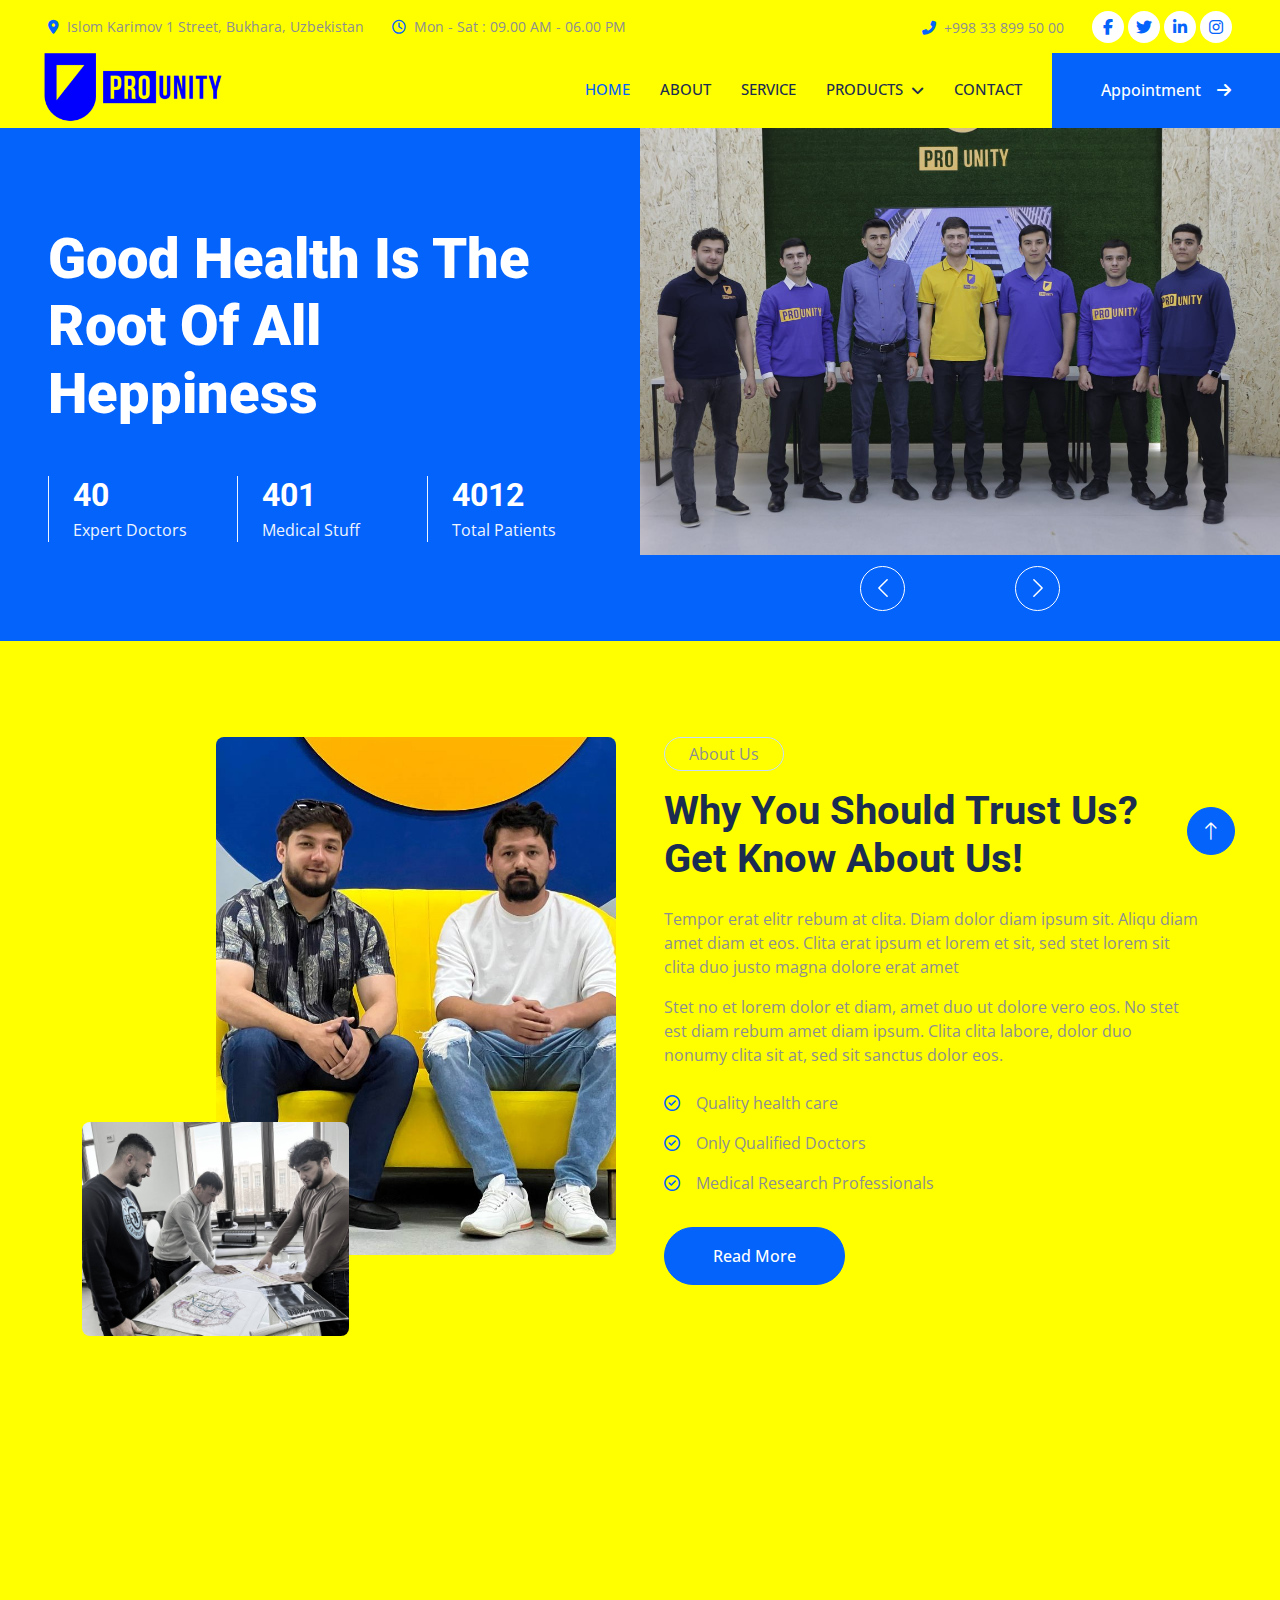
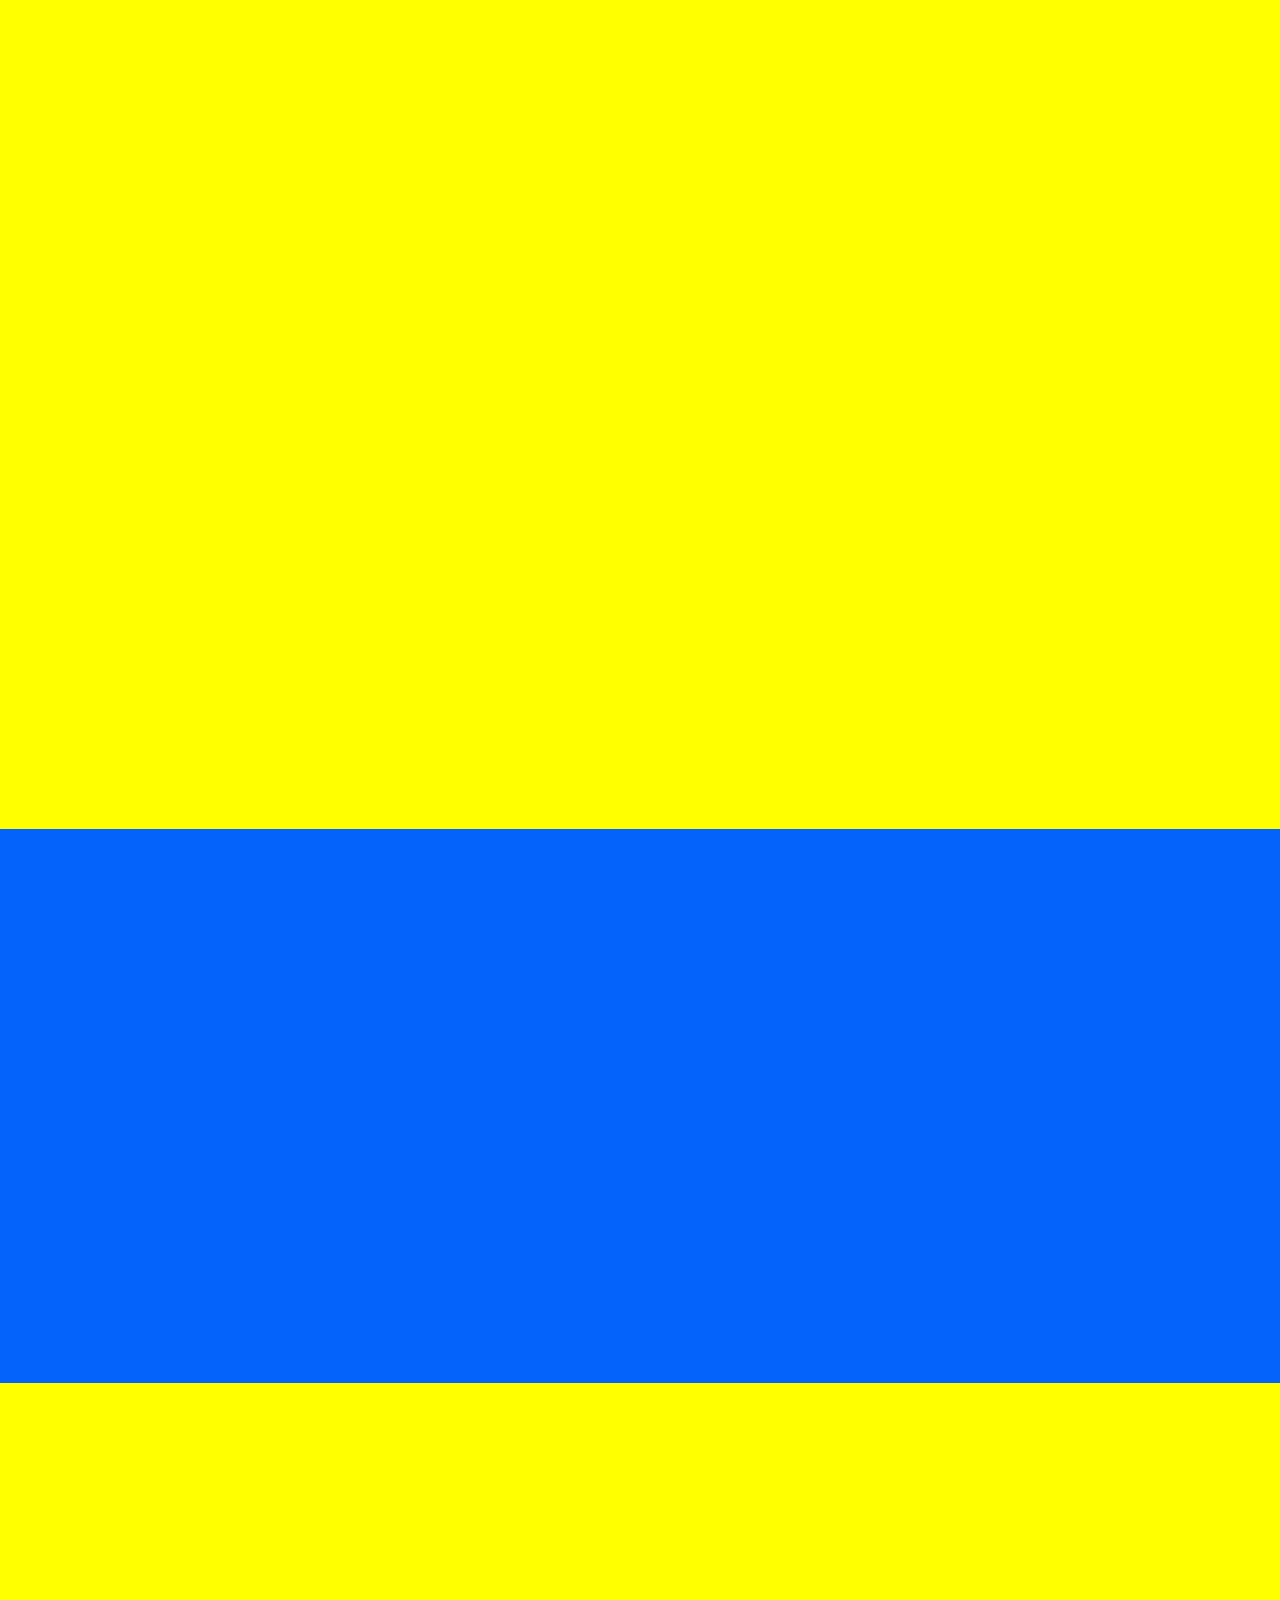
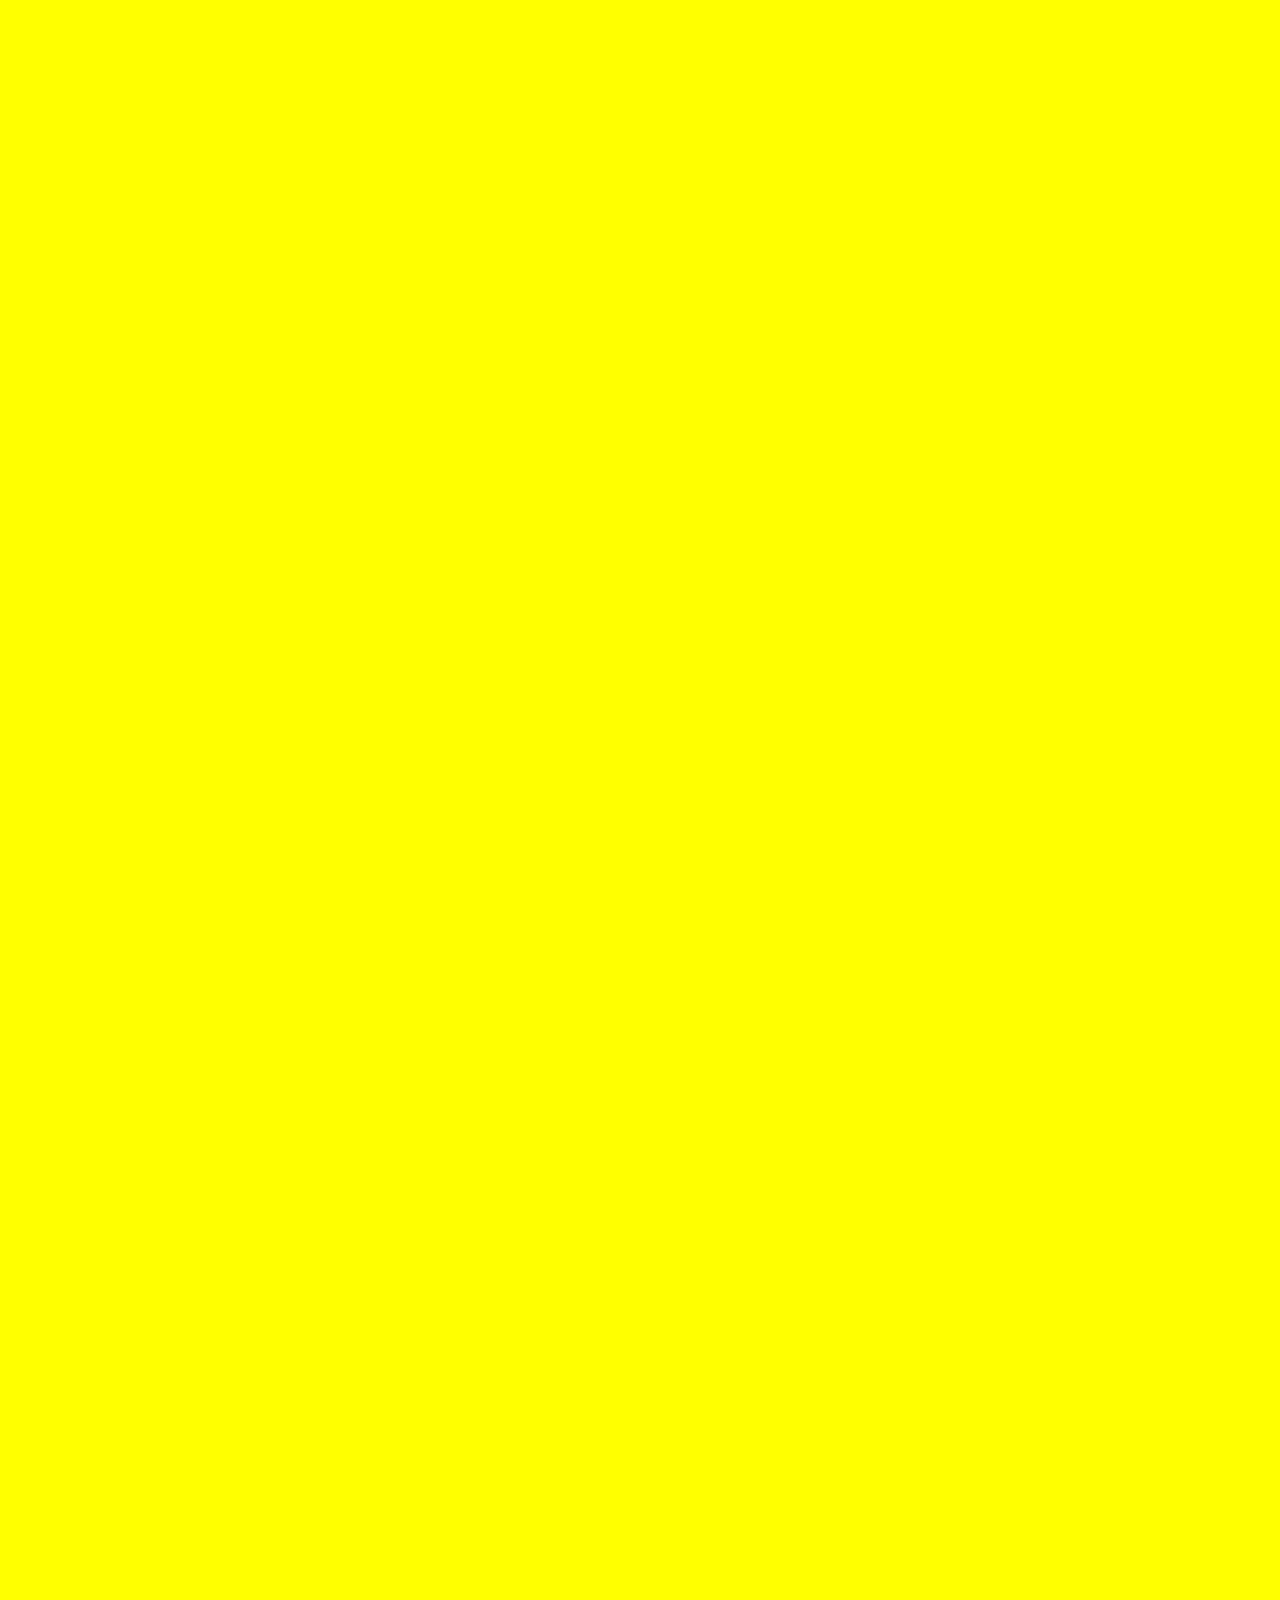
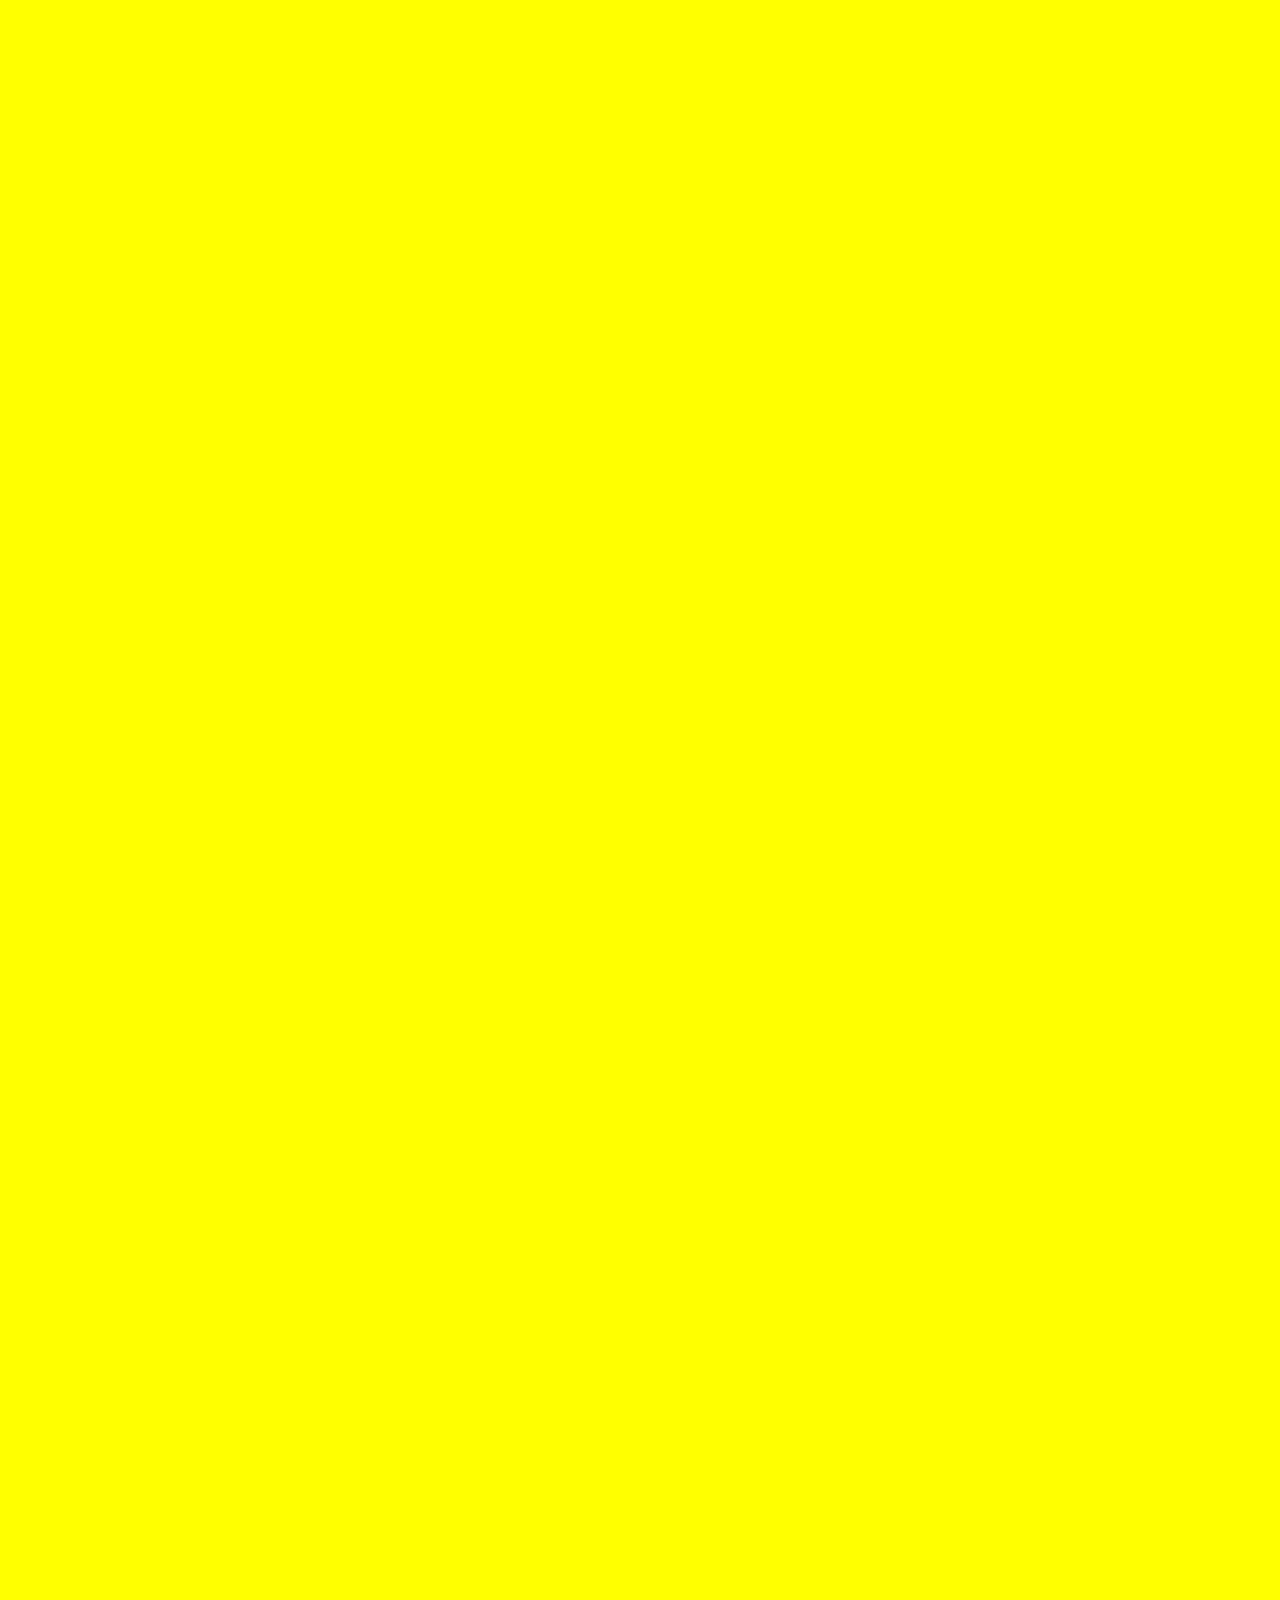
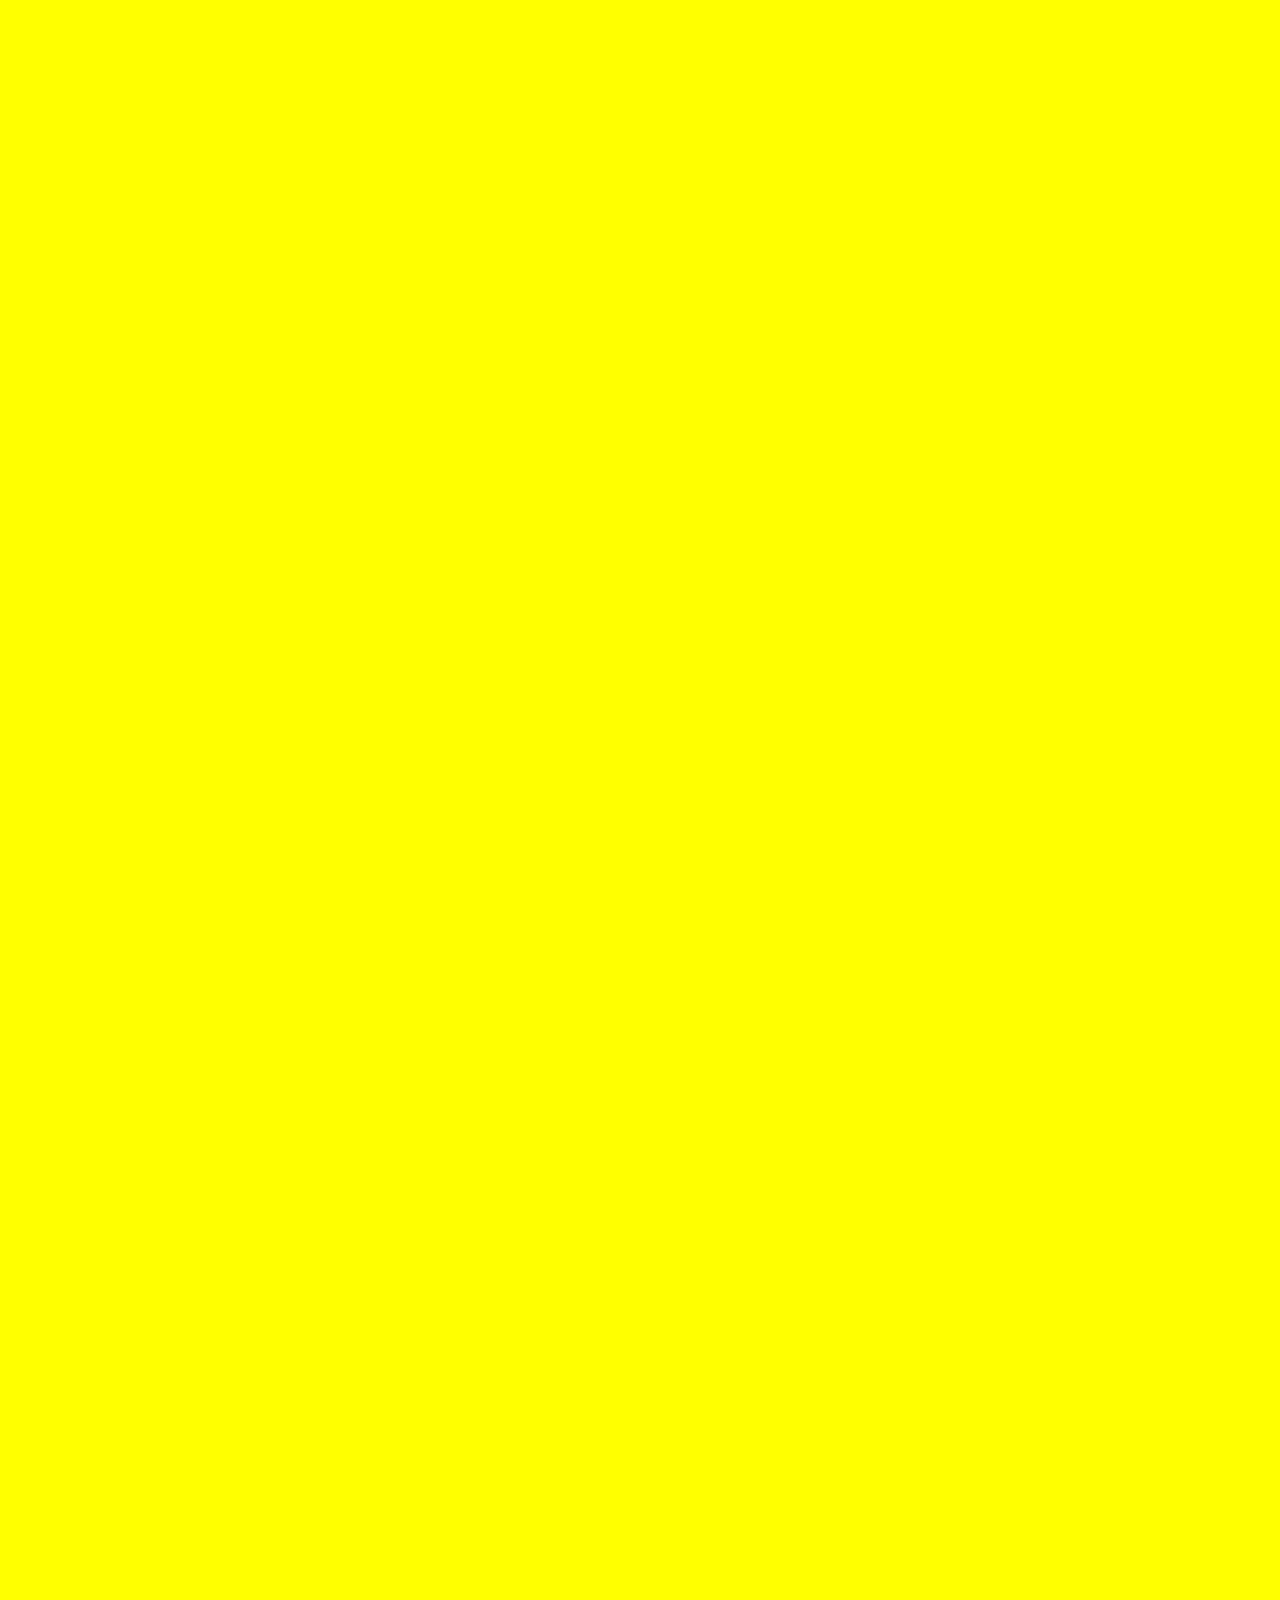
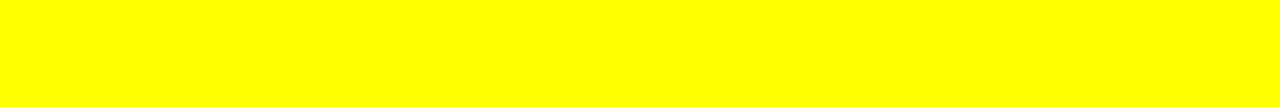
==== commit 45a575b4: "changed again" ====
--- a/index.html
+++ b/index.html
@@ -86,7 +86,7 @@
                 <a href="about.html" class="nav-item nav-link">About</a>
                 <a href="service.html" class="nav-item nav-link">Service</a>
                 <div class="nav-item dropdown">
-                    <a href="#" class="nav-link dropdown-toggle" data-bs-toggle="dropdown">Pages</a>
+                    <a href="#" class="nav-link dropdown-toggle" data-bs-toggle="dropdown">Products</a>
                     <div class="dropdown-menu rounded-0 rounded-bottom m-0">
                         <a href="feature.html" class="dropdown-item">Feature</a>
                         <a href="team.html" class="dropdown-item">Our Doctor</a>
@@ -211,53 +211,53 @@
                     </div>
                 </div>
                 <div class="col-lg-4 col-md-6 wow fadeInUp" data-wow-delay="0.3s">
-                    <div class="service-item bg-light rounded h-100 p-5">
+                    <div class="service-item bg-white rounded h-100 p-5">
                         <div class="d-inline-flex align-items-center justify-content-center bg-white rounded-circle mb-4" style="width: 65px; height: 65px;">
                             <i class="fa-solid fa-school text-primary fs-4"></i>
                         </div>
                         <h4 class="mb-3">IT School</h4>
                         <p class="mb-4">Erat ipsum justo amet duo et elitr dolor, est duo duo eos lorem sed diam stet diam sed stet.</p>
-                        <a class="btn" href=""><i class="fa fa-plus text-primary me-3"></i>Read More</a>
+                        <a class="btn bg-light" href=""><i class="fa fa-plus text-primary me-3"></i>Read More</a>
                     </div>
                 </div>
                 <div class="col-lg-4 col-md-6 wow fadeInUp" data-wow-delay="0.5s">
-                    <div class="service-item bg-light rounded h-100 p-5">
+                    <div class="service-item bg-white rounded h-100 p-5">
                         <div class="d-inline-flex align-items-center justify-content-center bg-white rounded-circle mb-4" style="width: 65px; height: 65px;">
                             <i class="fa-solid fa-diagram-successor text-primary fs-4"></i>
                         </div>
                         <h4 class="mb-3">Authorized Tutorials</h4>
                         <p class="mb-4">Erat ipsum justo amet duo et elitr dolor, est duo duo eos lorem sed diam stet diam sed stet.</p>
-                        <a class="btn" href=""><i class="fa fa-plus text-primary me-3"></i>Read More</a>
+                        <a class="btn bg-light" href=""><i class="fa fa-plus text-primary me-3"></i>Read More</a>
                     </div>
                 </div>
                 <div class="col-lg-4 col-md-6 wow fadeInUp" data-wow-delay="0.1s">
-                    <div class="service-item bg-light rounded h-100 p-5">
+                    <div class="service-item bg-white rounded h-100 p-5">
                         <div class="d-inline-flex align-items-center justify-content-center bg-white rounded-circle mb-4" style="width: 65px; height: 65px;">
                             <i class="fa-solid fa-briefcase text-primary fs-4"></i>
                         </div>
                         <h4 class="mb-3">Coworking</h4>
                         <p class="mb-4">Erat ipsum justo amet duo et elitr dolor, est duo duo eos lorem sed diam stet diam sed stet.</p>
-                        <a class="btn" href=""><i class="fa fa-plus text-primary me-3"></i>Read More</a>
+                        <a class="btn bg-light" href=""><i class="fa fa-plus text-primary me-3"></i>Read More</a>
                     </div>
                 </div>
                 <div class="col-lg-4 col-md-6 wow fadeInUp" data-wow-delay="0.3s">
-                    <div class="service-item bg-light rounded h-100 p-5">
+                    <div class="service-item bg-white rounded h-100 p-5">
                         <div class="d-inline-flex align-items-center justify-content-center bg-white rounded-circle mb-4" style="width: 65px; height: 65px;">
                             <i class="fa-brands fa-sourcetree text-primary fs-4"></i>
                         </div>
                         <h4 class="mb-3">Open Source</h4>
                         <p class="mb-4">Erat ipsum justo amet duo et elitr dolor, est duo duo eos lorem sed diam stet diam sed stet.</p>
-                        <a class="btn" href=""><i class="fa fa-plus text-primary me-3"></i>Read More</a>
+                        <a class="btn bg-light" href=""><i class="fa fa-plus text-primary me-3"></i>Read More</a>
                     </div>
                 </div>
                 <div class="col-lg-4 col-md-6 wow fadeInUp" data-wow-delay="0.5s">
-                    <div class="service-item bg-light rounded h-100 p-5">
+                    <div class="service-item bg-white rounded h-100 p-5">
                         <div class="d-inline-flex align-items-center justify-content-center bg-white rounded-circle mb-4" style="width: 65px; height: 65px;">
                             <i class="fa-solid fa-people-group text-primary fs-4"></i>
                         </div>
                         <h4 class="mb-3">Pro Community</h4>
                         <p class="mb-4">Erat ipsum justo amet duo et elitr dolor, est duo duo eos lorem sed diam stet diam sed stet.</p>
-                        <a class="btn" href=""><i class="fa fa-plus text-primary me-3"></i>Read More</a>
+                        <a class="btn bg-light" href=""><i class="fa fa-plus text-primary me-3"></i>Read More</a>
                     </div>
                 </div>
             </div>
@@ -474,22 +474,6 @@
                 <div class="col-lg-3 col-md-6 wow fadeInUp" data-wow-delay="0.1s">
                     <div class="team-item position-relative rounded overflow-hidden">
                         <div class="overflow-hidden">
-                            <img class="img-fluid" src="img/jobir.jpg" alt="">
-                        </div>
-                        <div class="team-text bg-light text-center p-4">
-                            <h5>Jobir Ashurov</h5>
-                            <p class="text-primary">Frontend Developer</p>
-                            <div class="team-social text-center">
-                                <a class="btn btn-square" href=""><i class="fab fa-facebook-f"></i></a>
-                                <a class="btn btn-square" href=""><i class="fab fa-twitter"></i></a>
-                                <a class="btn btn-square" href=""><i class="fab fa-instagram"></i></a>
-                            </div>
-                        </div>
-                    </div>
-                </div>
-                <div class="col-lg-3 col-md-6 wow fadeInUp" data-wow-delay="0.1s">
-                    <div class="team-item position-relative rounded overflow-hidden">
-                        <div class="overflow-hidden">
                             <img class="img-fluid" src="img/otabek.jpg" alt="">
                         </div>
                         <div class="team-text bg-light text-center p-4">
@@ -682,11 +666,11 @@
                 <div class="col-lg-3 col-md-6 wow fadeInUp" data-wow-delay="0.1s">
                     <div class="team-item position-relative rounded overflow-hidden">
                         <div class="overflow-hidden">
-                            <img class="img-fluid" src="img/albom.jpg" alt="">
-                        </div>
-                        <div class="team-text bg-light text-center p-4">
-                            <h5>Mohinur Tursunova </h5>
-                            <p class="text-primary">Web-Designer</p>
+                            <img class="img-fluid" src="img/polina.jpg" alt="">
+                        </div>
+                        <div class="team-text bg-light text-center p-4">
+                            <h5>Polina Nosova </h5>
+                            <p class="text-primary">Designer</p>
                             <div class="team-social text-center">
                                 <a class="btn btn-square" href=""><i class="fab fa-facebook-f"></i></a>
                                 <a class="btn btn-square" href=""><i class="fab fa-twitter"></i></a>
@@ -920,9 +904,9 @@
             <div class="row g-5">
                 <div class="col-lg-3 col-md-6">
                     <h5 class="text-light mb-4">Address</h5>
-                    <p class="mb-2"><i class="fa fa-map-marker-alt me-3"></i>123 Street, New York, USA</p>
-                    <p class="mb-2"><i class="fa fa-phone-alt me-3"></i>+012 345 67890</p>
-                    <p class="mb-2"><i class="fa fa-envelope me-3"></i>info@example.com</p>
+                    <p class="mb-2"><i class="fa fa-map-marker-alt me-3"></i>Islom Karimov 1 Street, Bukhara, Uzbekistan</p>
+                    <p class="mb-2"><i class="fa fa-phone-alt me-3"></i>+998 33 899 50 00</p>
+                    <p class="mb-2"><i class="fa fa-envelope me-3"></i>prounity.uz@gmail.com</p>
                     <div class="d-flex pt-2">
                         <a class="btn btn-outline-light btn-social rounded-circle" href=""><i class="fab fa-twitter"></i></a>
                         <a class="btn btn-outline-light btn-social rounded-circle" href=""><i class="fab fa-facebook-f"></i></a>
@@ -932,11 +916,12 @@
                 </div>
                 <div class="col-lg-3 col-md-6">
                     <h5 class="text-light mb-4">Services</h5>
-                    <a class="btn btn-link" href="">Cardiology</a>
-                    <a class="btn btn-link" href="">Pulmonary</a>
-                    <a class="btn btn-link" href="">Neurology</a>
-                    <a class="btn btn-link" href="">Orthopedics</a>
-                    <a class="btn btn-link" href="">Laboratory</a>
+                    <a class="btn btn-link" href="">Software Development</a>
+                    <a class="btn btn-link" href="">IT School</a>
+                    <a class="btn btn-link" href="">Authorized Tutorials</a>
+                    <a class="btn btn-link" href="">Coworking</a>
+                    <a class="btn btn-link" href="">Open Source</a>
+                    <a class="btn btn-link" href="">Pro Community</a>
                 </div>
                 <div class="col-lg-3 col-md-6">
                     <h5 class="text-light mb-4">Quick Links</h5>
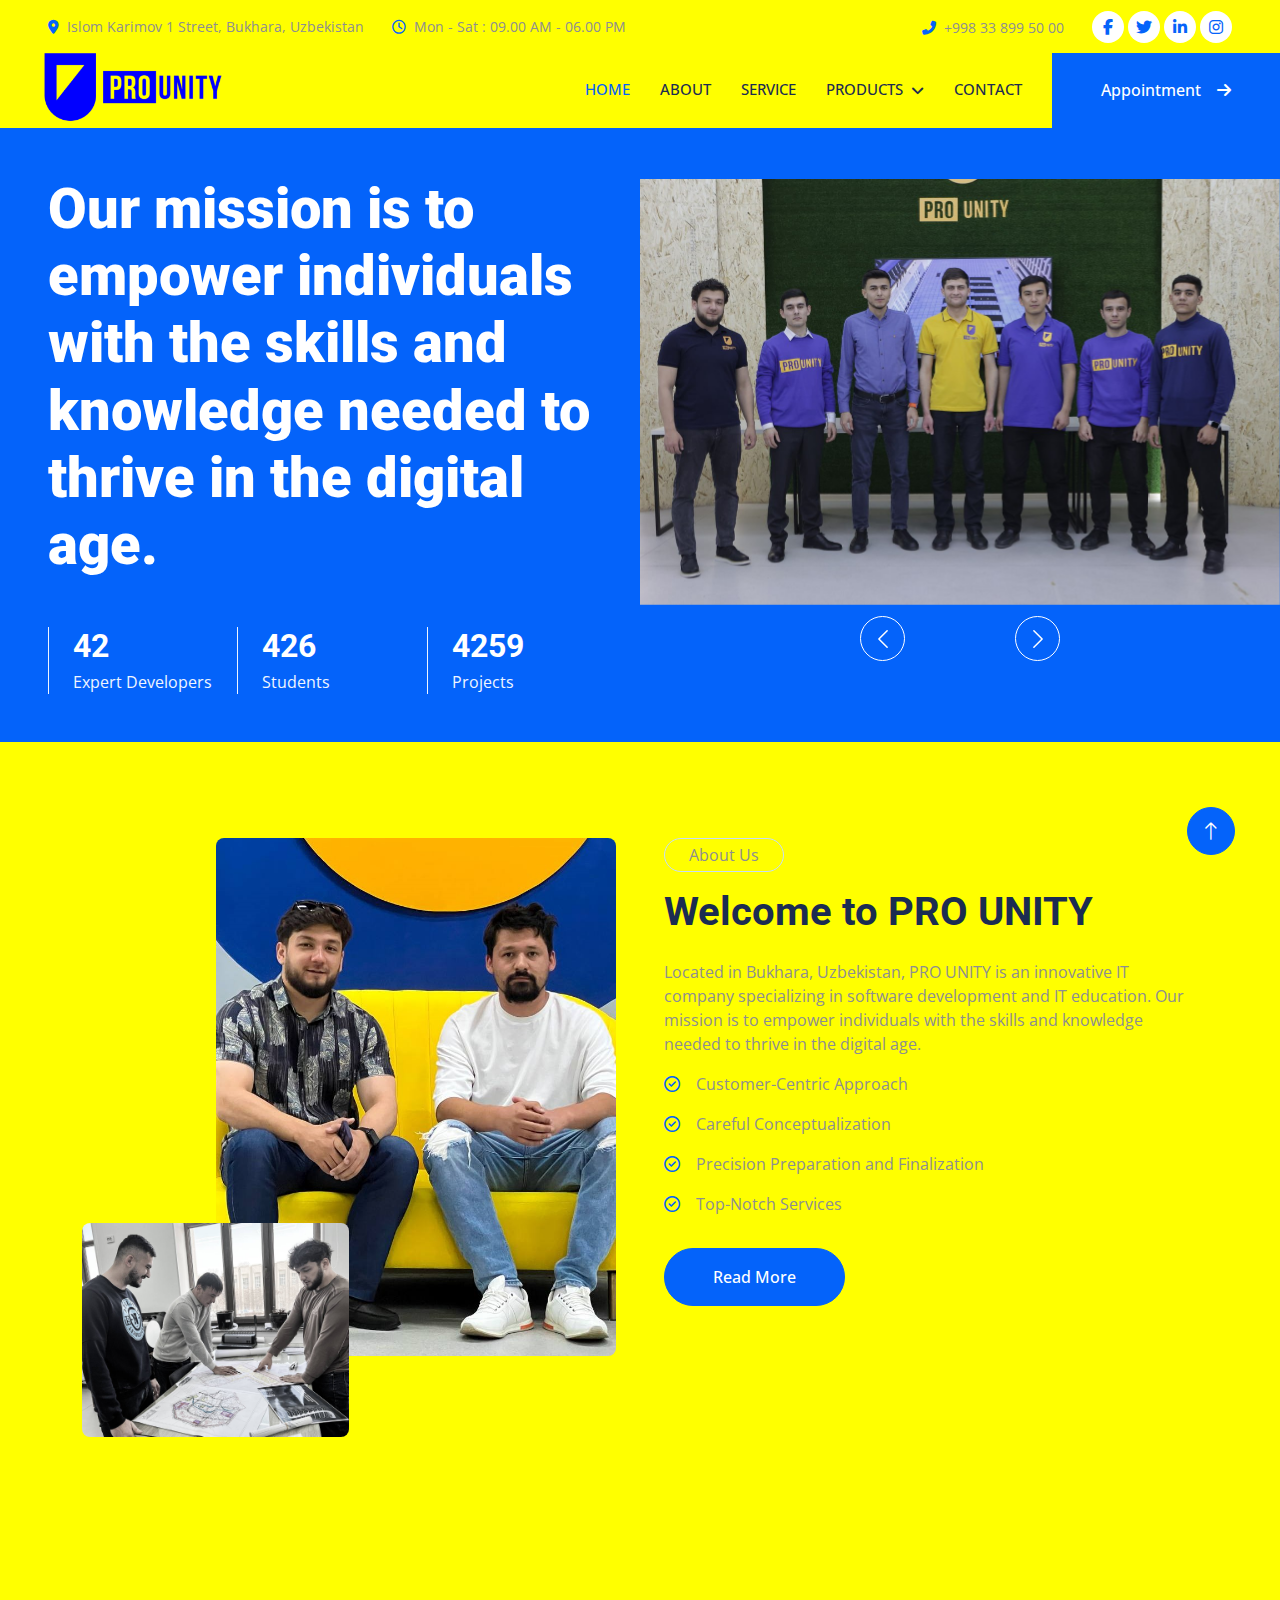
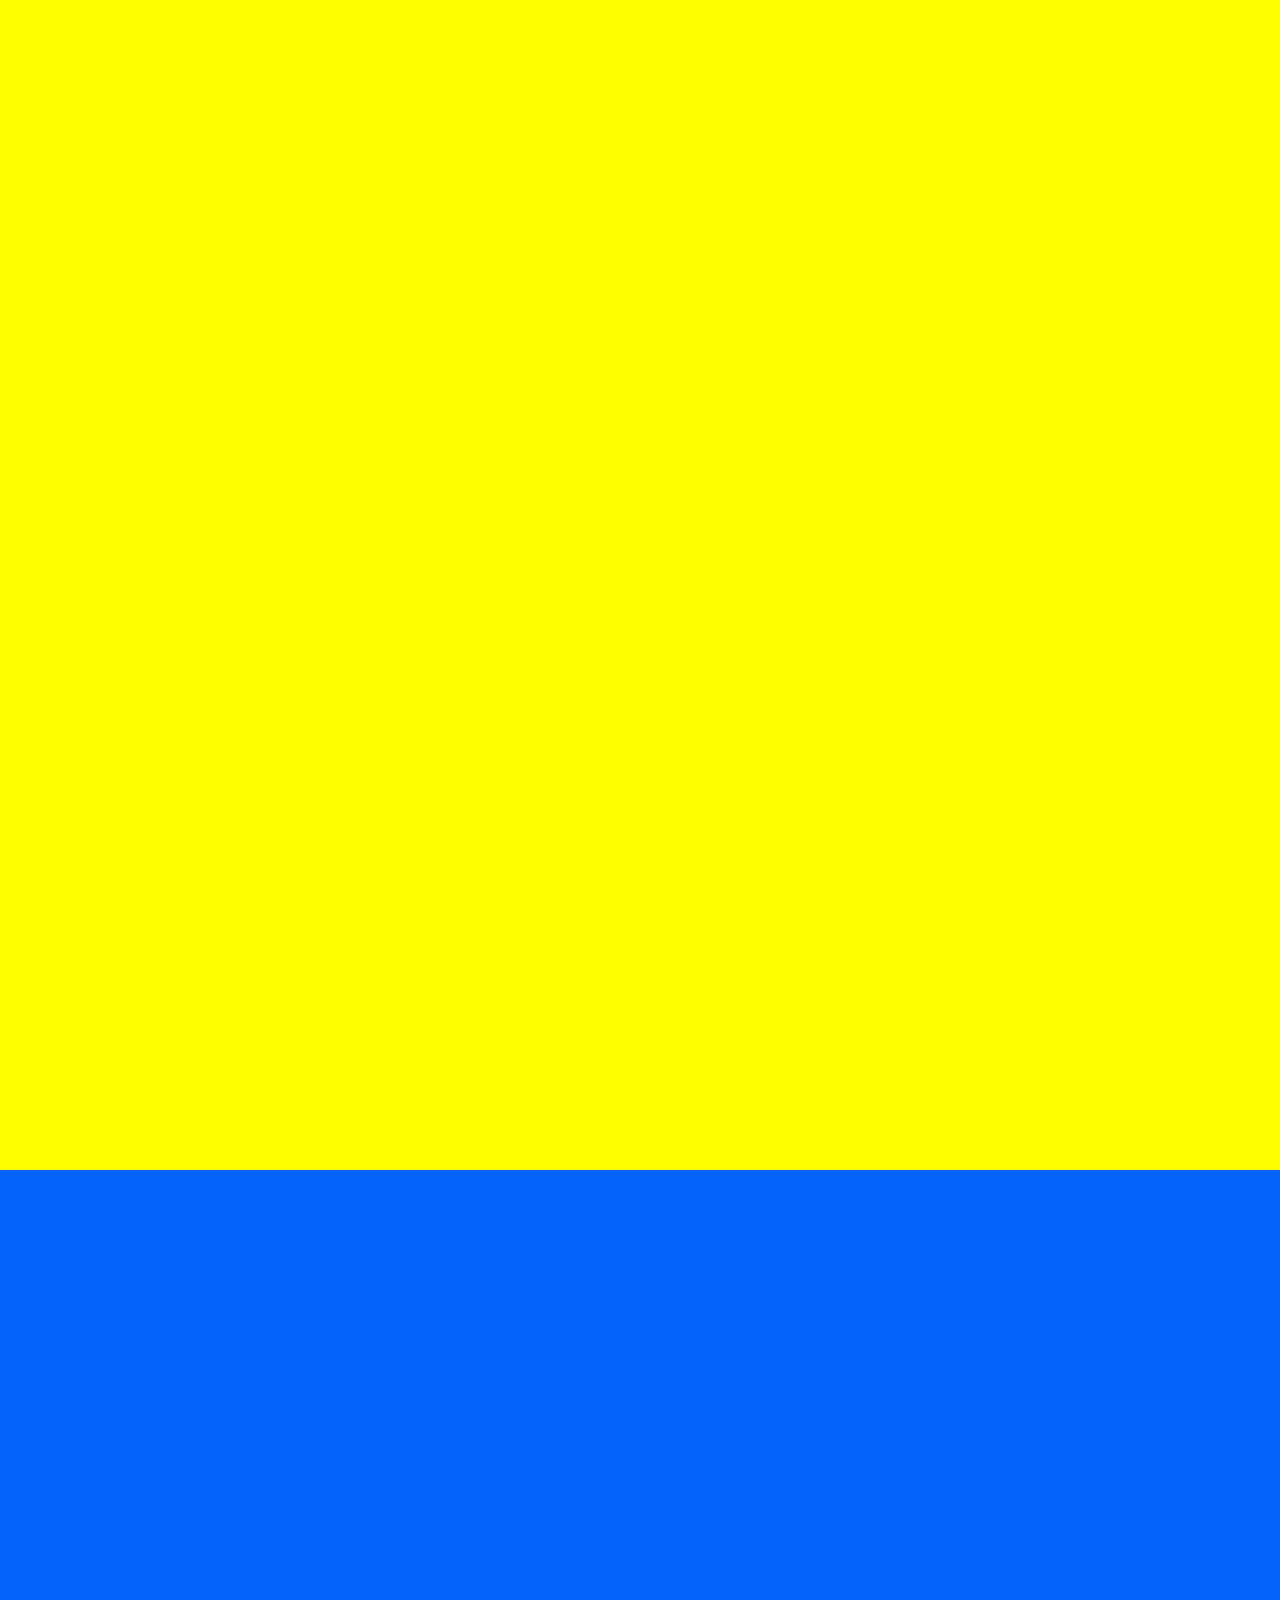
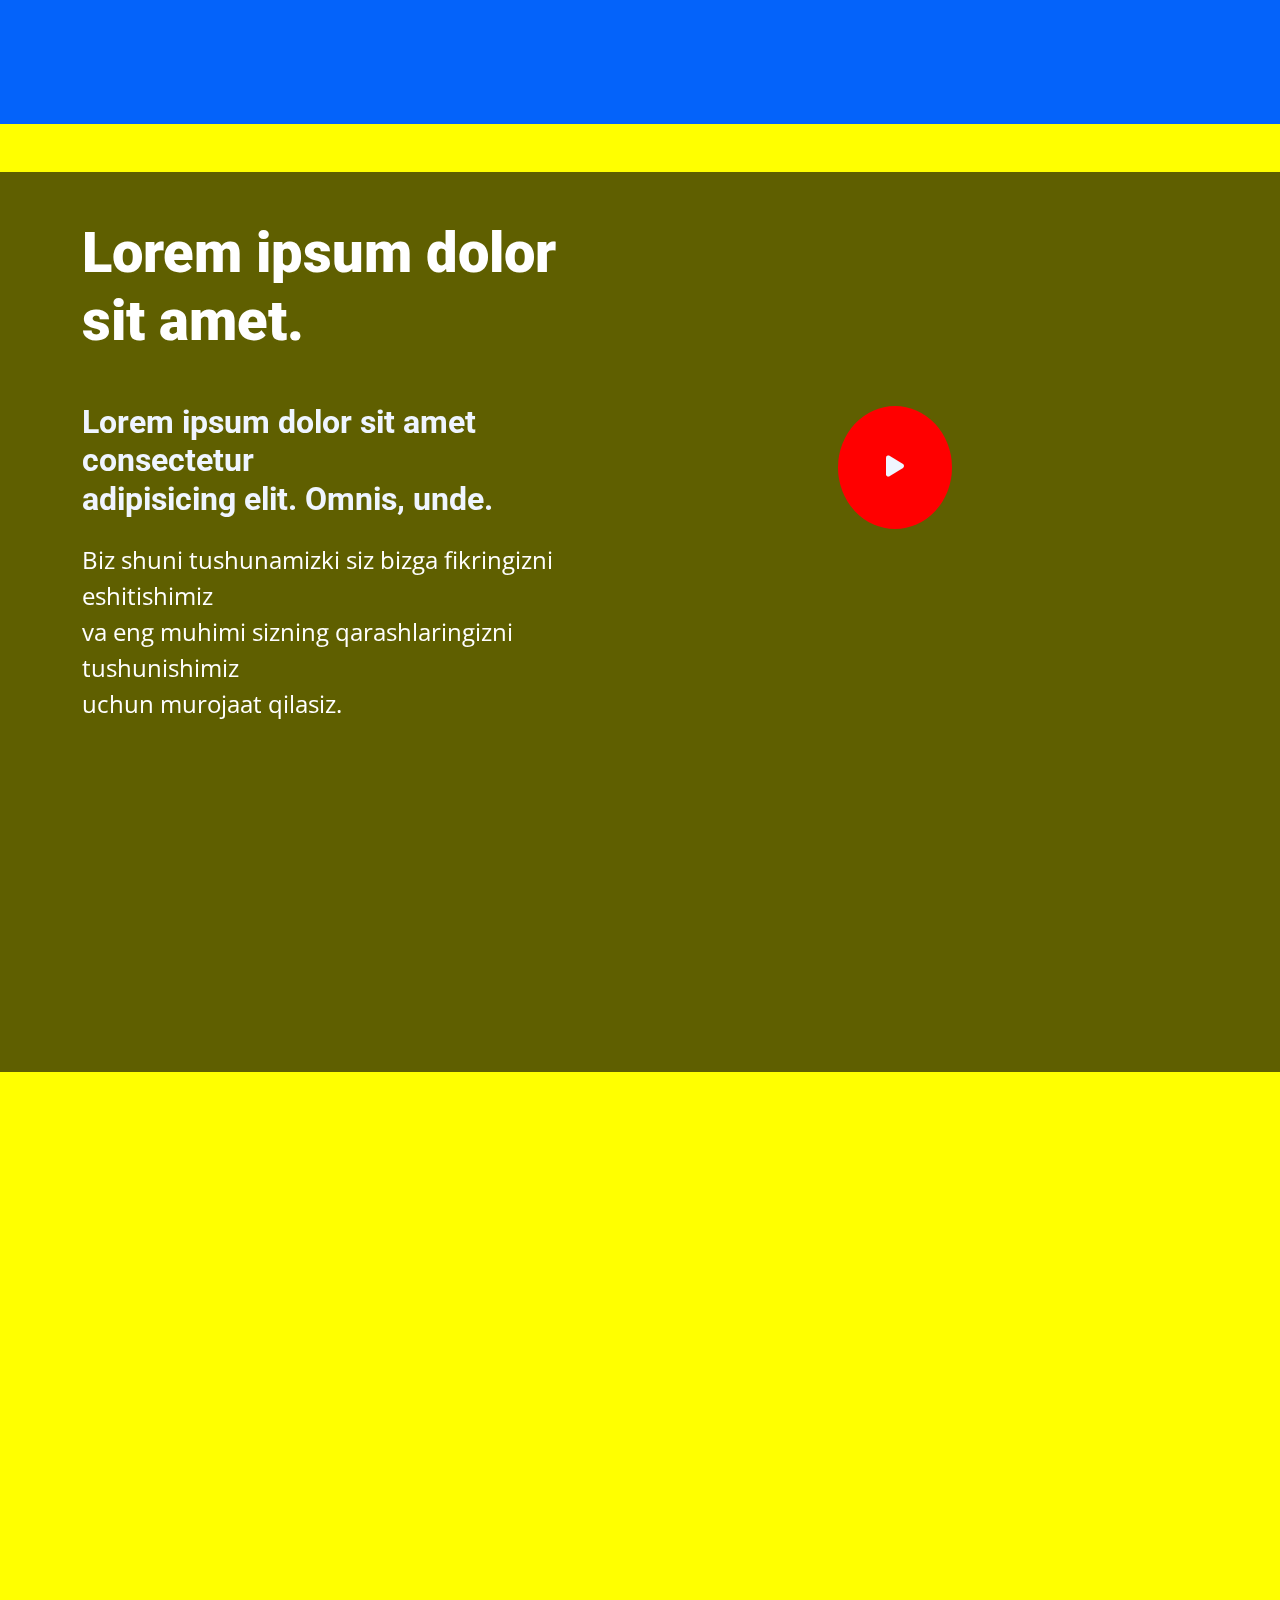
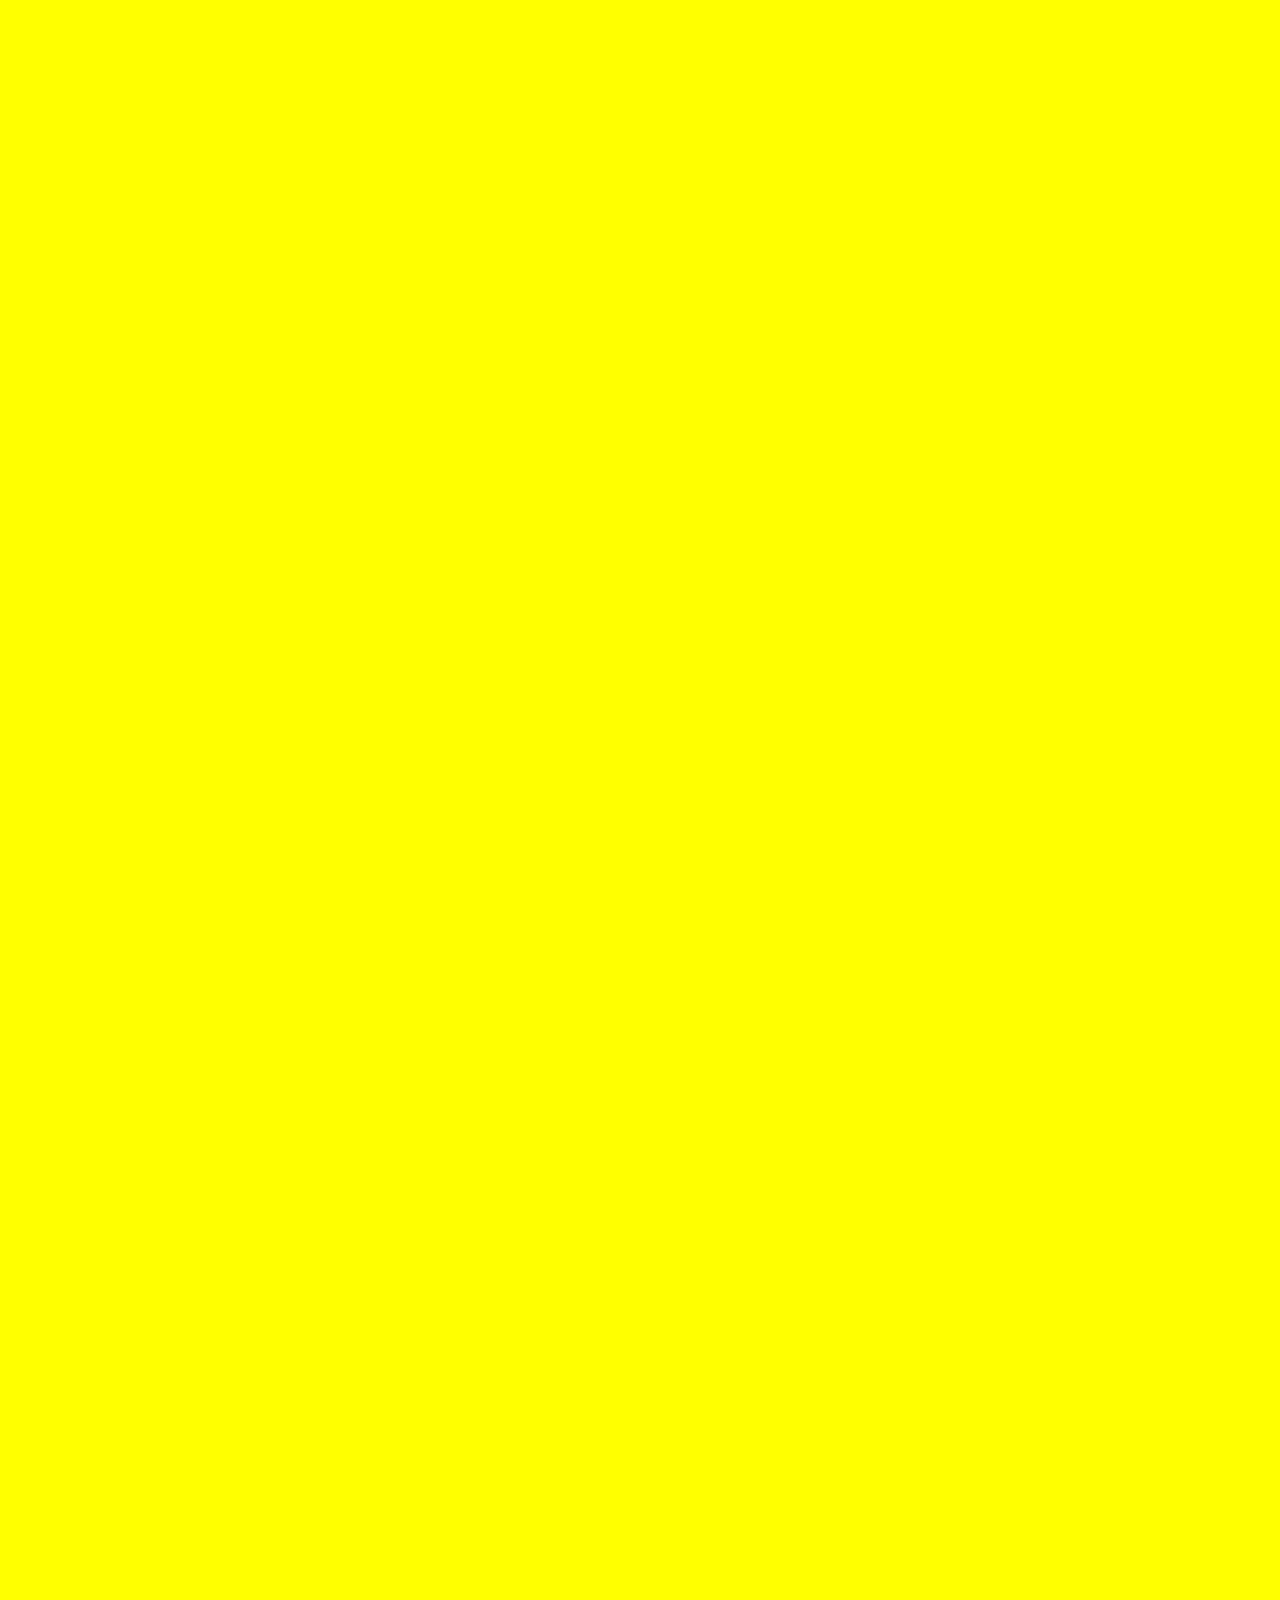
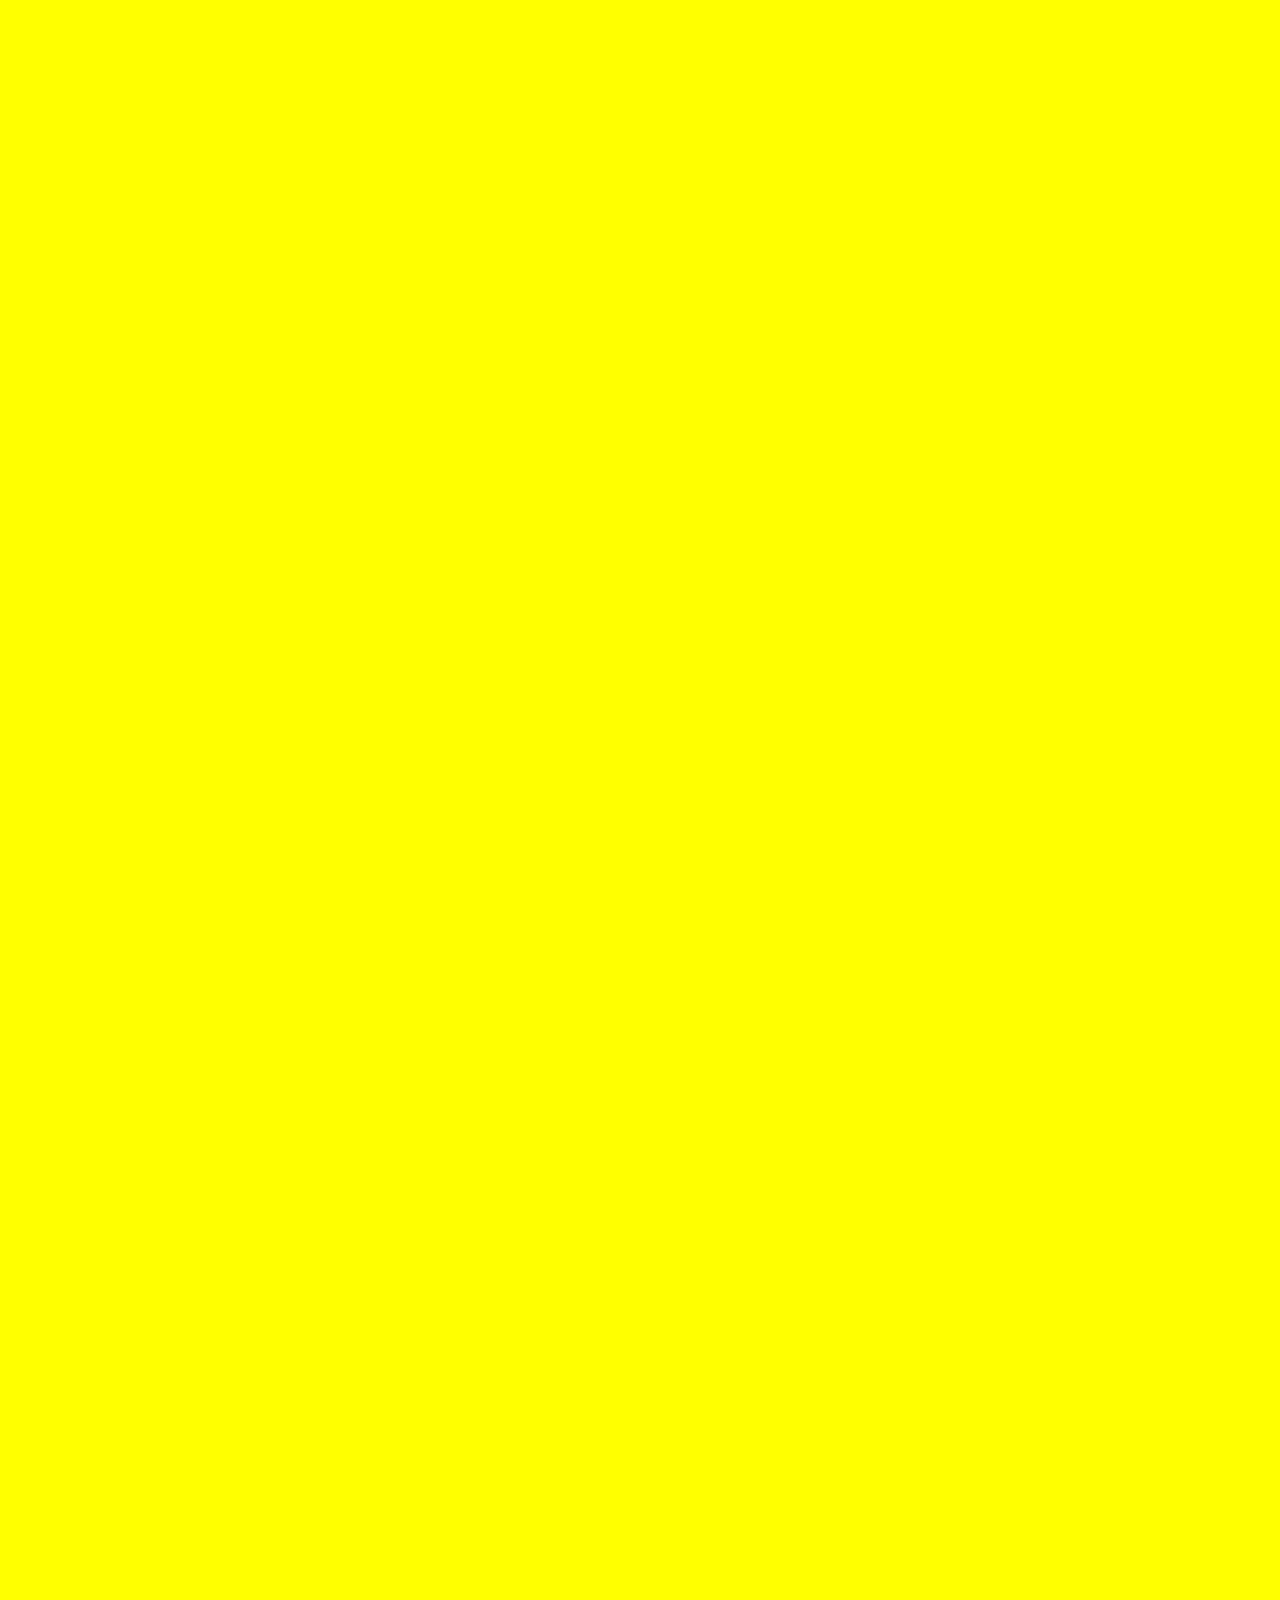
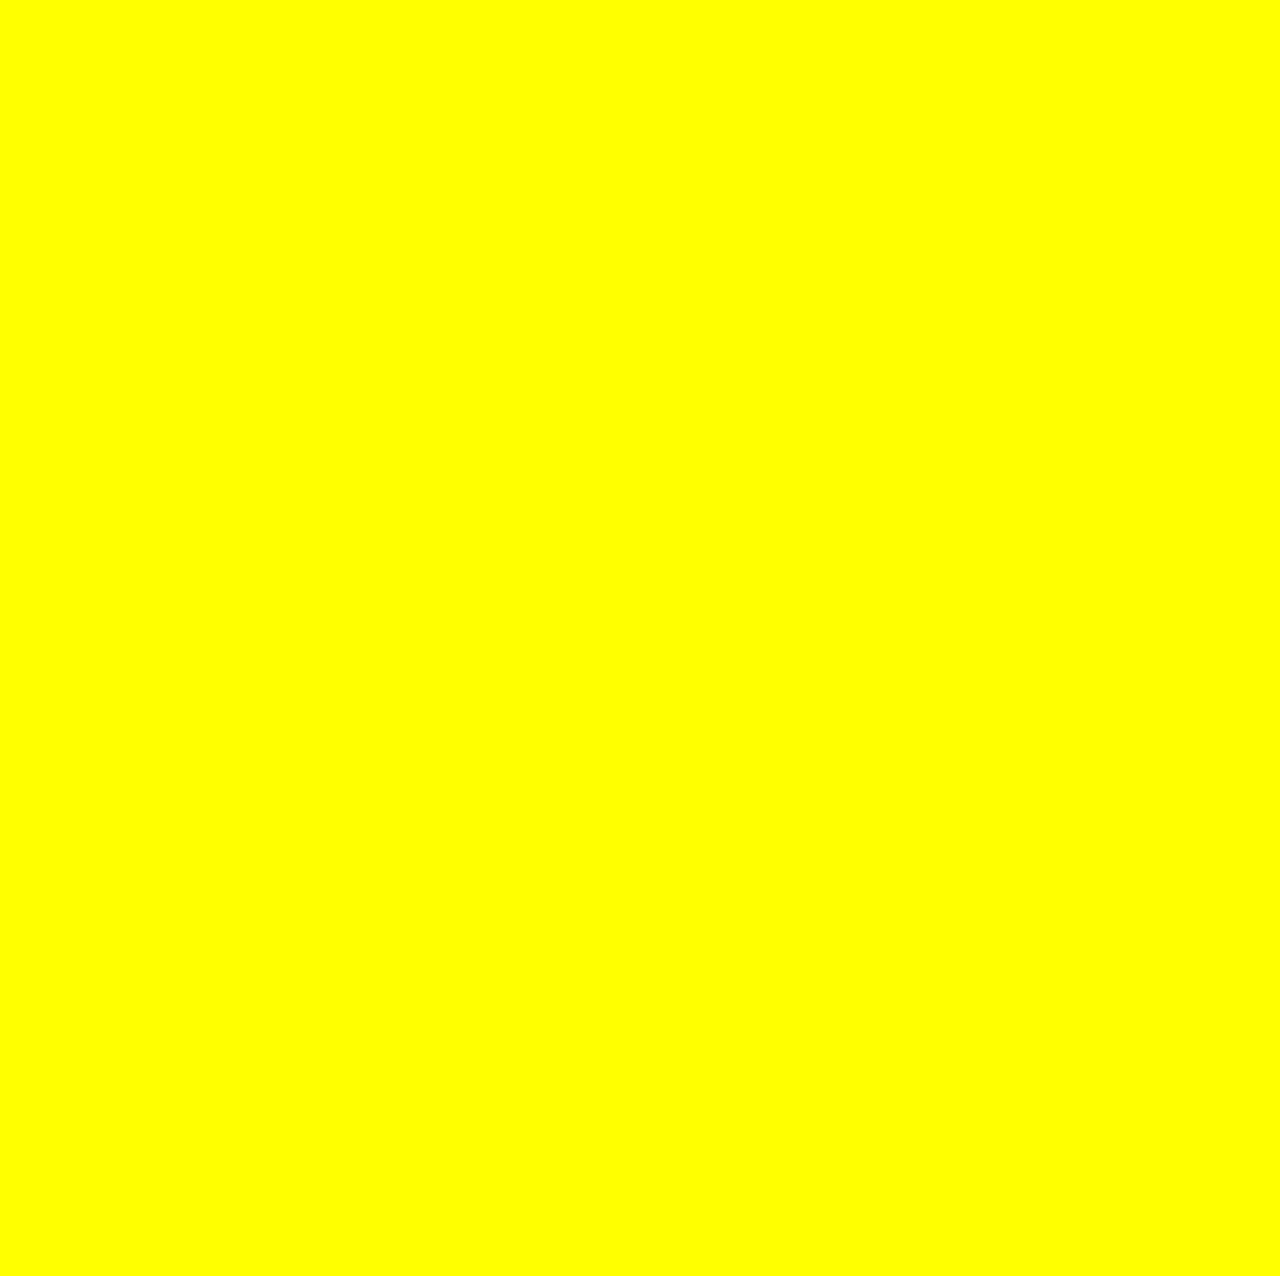
==== commit 854d0989: "changed again" ====
--- a/index.html
+++ b/index.html
@@ -107,24 +107,24 @@
     <div class="container-fluid header bg-primary p-0 mb-5">
         <div class="row g-0 align-items-center flex-column-reverse flex-lg-row">
             <div class="col-lg-6 p-5 wow fadeIn" data-wow-delay="0.1s">
-                <h1 class="display-4 text-white mb-5">Good Health Is The Root Of All Heppiness</h1>
+                <h1 class="display-4 text-white mb-5">Our mission is to empower individuals with the skills and knowledge needed to thrive in the digital age.</h1>
                 <div class="row g-4">
                     <div class="col-sm-4">
                         <div class="border-start border-light ps-4">
                             <h2 class="text-white mb-1" data-toggle="counter-up">123</h2>
-                            <p class="text-light mb-0">Expert Doctors</p>
+                            <p class="text-light mb-0">Expert Developers</p>
                         </div>
                     </div>
                     <div class="col-sm-4">
                         <div class="border-start border-light ps-4">
                             <h2 class="text-white mb-1" data-toggle="counter-up">1234</h2>
-                            <p class="text-light mb-0">Medical Stuff</p>
+                            <p class="text-light mb-0">Students</p>
                         </div>
                     </div>
                     <div class="col-sm-4">
                         <div class="border-start border-light ps-4">
                             <h2 class="text-white mb-1" data-toggle="counter-up">12345</h2>
-                            <p class="text-light mb-0">Total Patients</p>
+                            <p class="text-light mb-0">Projects</p>
                         </div>
                     </div>
                 </div>
@@ -177,12 +177,12 @@
                 </div>
                 <div class="col-lg-6 wow fadeIn" data-wow-delay="0.5s">
                     <p class="d-inline-block border rounded-pill py-1 px-4">About Us</p>
-                    <h1 class="mb-4">Why You Should Trust Us? Get Know About Us!</h1>
-                    <p>Tempor erat elitr rebum at clita. Diam dolor diam ipsum sit. Aliqu diam amet diam et eos. Clita erat ipsum et lorem et sit, sed stet lorem sit clita duo justo magna dolore erat amet</p>
-                    <p class="mb-4">Stet no et lorem dolor et diam, amet duo ut dolore vero eos. No stet est diam rebum amet diam ipsum. Clita clita labore, dolor duo nonumy clita sit at, sed sit sanctus dolor eos.</p>
-                    <p><i class="far fa-check-circle text-primary me-3"></i>Quality health care</p>
-                    <p><i class="far fa-check-circle text-primary me-3"></i>Only Qualified Doctors</p>
-                    <p><i class="far fa-check-circle text-primary me-3"></i>Medical Research Professionals</p>
+                    <h1 class="mb-4">Welcome to PRO UNITY</h1>
+                    <p>Located in Bukhara, Uzbekistan, PRO UNITY is an innovative IT company specializing in software development and IT education. Our mission is to empower individuals with the skills and knowledge needed to thrive in the digital age.</p>
+                    <p><i class="far fa-check-circle text-primary me-3"></i>Customer-Centric Approach</p>
+                    <p><i class="far fa-check-circle text-primary me-3"></i>Careful Conceptualization</p>
+                    <p><i class="far fa-check-circle text-primary me-3"></i>Precision Preparation and Finalization</p>
+                    <p><i class="far fa-check-circle text-primary me-3"></i>Top-Notch Services</p>
                     <a class="btn btn-primary rounded-pill py-3 px-5 mt-3" href="">Read More</a>
                 </div>
             </div>
@@ -206,7 +206,7 @@
 
                         </div>
                         <h4 class="mb-3">Software Development</h4>
-                        <p class="mb-4">Erat ipsum justo amet duo et elitr dolor, est duo duo eos lorem sed diam stet diam sed stet.</p>
+                        <p class="mb-4">At PRO UNITY, we are dedicated to creating cutting-edge software solutions for businesses and individuals.  We utilize a variety of technologies, including Javascript, React, React Native, Flutter, Ionic, Java, Pyhton, Django, and more</p>
                         <a class="btn bg-light" href=""><i class="fa fa-plus text-primary me-3"></i>Read More</a>
                     </div>
                 </div>
@@ -216,7 +216,7 @@
                             <i class="fa-solid fa-school text-primary fs-4"></i>
                         </div>
                         <h4 class="mb-3">IT School</h4>
-                        <p class="mb-4">Erat ipsum justo amet duo et elitr dolor, est duo duo eos lorem sed diam stet diam sed stet.</p>
+                        <p class="mb-4">In addition to our software development services, we also operate an IT school where we provide comprehensive training in coding and programming. Our goal is to equip our students with the tools they need to succeed in the ever-evolving tech industry..</p>
                         <a class="btn bg-light" href=""><i class="fa fa-plus text-primary me-3"></i>Read More</a>
                     </div>
                 </div>
@@ -236,7 +236,7 @@
                             <i class="fa-solid fa-briefcase text-primary fs-4"></i>
                         </div>
                         <h4 class="mb-3">Coworking</h4>
-                        <p class="mb-4">Erat ipsum justo amet duo et elitr dolor, est duo duo eos lorem sed diam stet diam sed stet.</p>
+                            <p class="mb-4">We are proud to offer our own open source framework that includes essential components for UI and frontend work. This framework is the result of our dedication to innovation and collaboration within the developer community</p>
                         <a class="btn bg-light" href=""><i class="fa fa-plus text-primary me-3"></i>Read More</a>
                     </div>
                 </div>
@@ -246,7 +246,7 @@
                             <i class="fa-brands fa-sourcetree text-primary fs-4"></i>
                         </div>
                         <h4 class="mb-3">Open Source</h4>
-                        <p class="mb-4">Erat ipsum justo amet duo et elitr dolor, est duo duo eos lorem sed diam stet diam sed stet.</p>
+                        <p class="mb-4">We are proud to offer our own open source framework that includes essential components for UI and frontend work. This framework is the result of our dedication to innovation and collaboration within the developer community</p>
                         <a class="btn bg-light" href=""><i class="fa fa-plus text-primary me-3"></i>Read More</a>
                     </div>
                 </div>
@@ -332,6 +332,28 @@
         </div>
     </div>
     <!-- Feature End -->
+    <div class="back">
+            <div class="container-xxl pt-3">
+                <div class="container pt-3">
+                    <div class="row w-100 align-items-center pt-3 g-5">
+                        <div class="col-lg-6">
+                            <h1 class="display-4 text-white mb-5">Lorem ipsum dolor sit amet.</h1>
+                            <h2 class="mb-4 text-light">Lorem ipsum dolor sit amet consectetur <br> adipisicing elit. Omnis, unde.</h2>
+                            <p class="fs-4 text-white">Biz shuni tushunamizki siz bizga fikringizni eshitishimiz <br>
+                                va eng muhimi sizning qarashlaringizni tushunishimiz <br>
+                                uchun murojaat qilasiz.  
+                            </p>
+                        </div>
+                        <div class="col-lg-6 d-flex justify-content-center align-items-center">
+                            <a href="https://youtu.be/uWsZCqd5Tzg" class="img-fluid btn-youtube  p-5 mx-auto mb-4 "><i class="fa-solid fa-play text-light fs-4"></i></a>
+                        </div>
+                    </div>
+                </div>
+            </div>
+            <div class="extra"></div>
+    </div>
+    
+
 
 
     <!-- Team Start -->
@@ -339,7 +361,7 @@
         <div class="container">
             <div class="text-center mx-auto mb-5 wow fadeInUp" data-wow-delay="0.1s" style="max-width: 600px;">
                 <p class="d-inline-block border rounded-pill py-1 px-4">Team</p>
-                <h1>Our Experience Team</h1>
+                <h1>Our PRO Team</h1>
             </div>
             <div class="row g-4">
                 <div class="col-lg-3 col-md-6 wow fadeInUp" data-wow-delay="0.7s">
@@ -347,9 +369,9 @@
                         <div class="overflow-hidden">
                             <img class="img-fluid" src="img/akaaziz.JPG" alt="">
                         </div>
-                        <div class="team-text bg-light text-center p-4">
-                            <h5>Azizbek Hamroyev</h5>
-                            <p class="text-primary">Co-founder</p>
+                        <div class="team-text bg-primary text-center p-4">
+                            <h5 class="text-white">Azizbek Hamroyev</h5>
+                            <p class="text-white">Co-founder</p>
                             <div class="team-social text-center">
                                 <a class="btn btn-square" href=""><i class="fab fa-facebook-f"></i></a>
                                 <a class="btn btn-square" href=""><i class="fab fa-twitter"></i></a>
@@ -363,9 +385,9 @@
                         <div class="overflow-hidden">
                             <img class="img-fluid" src="img/akamiron.jpg" alt="">
                         </div>
-                        <div class="team-text bg-light text-center p-4">
-                            <h5>Miron Mustafoev</h5>
-                            <p class="text-primary">Co-founder, CEO</p>
+                        <div class="team-text bg-primary text-center p-4">
+                            <h5 class="text-white">Miron Mustafoev</h5>
+                            <p class="text-white">Co-founder, CEO</p>
                             <div class="team-social text-center">
                                 <a class="btn btn-square" href=""><i class="fab fa-facebook-f"></i></a>
                                 <a class="btn btn-square" href=""><i class="fab fa-twitter"></i></a>
@@ -379,9 +401,9 @@
                         <div class="overflow-hidden">
                             <img class="img-fluid" src="img/andrey.jpg" alt="">
                         </div>
-                        <div class="team-text bg-light text-center p-4">
-                            <h5>Andrey Molodsov</h5>
-                            <p class="text-primary">Designer</p>
+                        <div class="team-text bg-primary text-center p-4">
+                            <h5 class="text-white">Andrey Molodsov</h5>
+                            <p class="text-white">Designer</p>
                             <div class="team-social text-center">
                                 <a class="btn btn-square" href=""><i class="fab fa-facebook-f"></i></a>
                                 <a class="btn btn-square" href=""><i class="fab fa-twitter"></i></a>
@@ -396,9 +418,9 @@
                         <div class="overflow-hidden">
                             <img class="img-fluid" src="img/sobir.jpg" alt="">
                         </div>
-                        <div class="team-text bg-light text-center p-4">
-                            <h5>Sobirjon Bobojonov</h5>
-                            <p class="text-primary">Software Engineer</p>
+                        <div class="team-text bg-primary text-center p-4">
+                            <h5 class="text-white">Sobirjon Bobojonov</h5>
+                            <p class="text-white">Software Engineer</p>
                             <div class="team-social text-center">
                                 <a class="btn btn-square" href=""><i class="fab fa-facebook-f"></i></a>
                                 <a class="btn btn-square" href=""><i class="fab fa-twitter"></i></a>
@@ -412,9 +434,9 @@
                         <div class="overflow-hidden">
                             <img class="img-fluid" src="img/davlatshoh.jpg" alt="">
                         </div>
-                        <div class="team-text bg-light text-center p-4">
-                            <h5>Davlatshoh Naimov</h5>
-                            <p class="text-primary">Frontend Developer</p>
+                        <div class="team-text bg-primary text-center p-4">
+                            <h5 class="text-white">Davlatshoh Naimov</h5>
+                            <p class="text-white">Frontend Developer</p>
                             <div class="team-social text-center">
                                 <a class="btn btn-square" href=""><i class="fab fa-facebook-f"></i></a>
                                 <a class="btn btn-square" href=""><i class="fab fa-twitter"></i></a>
@@ -428,9 +450,9 @@
                         <div class="overflow-hidden">
                             <img class="img-fluid" src="img/amirbek.jpg" alt="">
                         </div>
-                        <div class="team-text bg-light text-center p-4">
-                            <h5>Amirbek Azimov</h5>
-                            <p class="text-primary">Mobile Developer</p>
+                        <div class="team-text bg-primary text-center p-4">
+                            <h5 class="text-white">Amirbek Azimov</h5>
+                            <p class="text-white">Mobile Developer</p>
                             <div class="team-social text-center">
                                 <a class="btn btn-square" href=""><i class="fab fa-facebook-f"></i></a>
                                 <a class="btn btn-square" href=""><i class="fab fa-twitter"></i></a>
@@ -444,9 +466,9 @@
                         <div class="overflow-hidden">
                             <img class="img-fluid" src="img/jobir.jpg" alt="">
                         </div>
-                        <div class="team-text bg-light text-center p-4">
-                            <h5>Jobir Ashurov</h5>
-                            <p class="text-primary">Frontend Developer</p>
+                        <div class="team-text bg-primary text-center p-4">
+                            <h5 class="text-white">Jobir Ashurov</h5>
+                            <p class="text-white">Frontend Developer</p>
                             <div class="team-social text-center">
                                 <a class="btn btn-square" href=""><i class="fab fa-facebook-f"></i></a>
                                 <a class="btn btn-square" href=""><i class="fab fa-twitter"></i></a>
@@ -460,9 +482,9 @@
                         <div class="overflow-hidden">
                             <img class="img-fluid" src="img/ibrohim.jpg" alt="">
                         </div>
-                        <div class="team-text bg-light text-center p-4">
-                            <h5>Ibrohim Istamov</h5>
-                            <p class="text-primary">Devops Developer</p>
+                        <div class="team-text bg-primary text-center p-4">
+                            <h5 class="text-white">Ibrohim Istamov</h5>
+                            <p class="text-white">Devops Developer</p>
                             <div class="team-social text-center">
                                 <a class="btn btn-square" href=""><i class="fab fa-facebook-f"></i></a>
                                 <a class="btn btn-square" href=""><i class="fab fa-twitter"></i></a>
@@ -476,9 +498,9 @@
                         <div class="overflow-hidden">
                             <img class="img-fluid" src="img/otabek.jpg" alt="">
                         </div>
-                        <div class="team-text bg-light text-center p-4">
-                            <h5>Otabek Kadirov</h5>
-                            <p class="text-primary">Frontend Mentor</p>
+                        <div class="team-text bg-primary text-center p-4">
+                            <h5 class="text-white">Otabek Kadirov</h5>
+                            <p class="text-white">Frontend Mentor</p>
                             <div class="team-social text-center">
                                 <a class="btn btn-square" href=""><i class="fab fa-facebook-f"></i></a>
                                 <a class="btn btn-square" href=""><i class="fab fa-twitter"></i></a>
@@ -492,9 +514,9 @@
                         <div class="overflow-hidden">
                             <img class="img-fluid" src="img/behzodf.jpg" alt="">
                         </div>
-                        <div class="team-text bg-light text-center p-4">
-                            <h5>Behzod Baxshilloyev</h5>
-                            <p class="text-primary">Frontend Mentor</p>
+                        <div class="team-text bg-primary text-center p-4">
+                            <h5 class="text-white">Behzod Baxshilloyev</h5>
+                            <p class="text-white">Frontend Mentor</p>
                             <div class="team-social text-center">
                                 <a class="btn btn-square" href=""><i class="fab fa-facebook-f"></i></a>
                                 <a class="btn btn-square" href=""><i class="fab fa-twitter"></i></a>
@@ -508,9 +530,9 @@
                         <div class="overflow-hidden">
                             <img class="img-fluid" src="img/behzodorg.jpg" alt="">
                         </div>
-                        <div class="team-text bg-light text-center p-4">
-                            <h5>Behzod Usmanov</h5>
-                            <p class="text-primary">Graphic Designer</p>
+                        <div class="team-text bg-primary text-center p-4">
+                            <h5 class="text-white">Behzod Usmanov</h5>
+                            <p class="text-white">Graphic Designer</p>
                             <div class="team-social text-center">
                                 <a class="btn btn-square" href=""><i class="fab fa-facebook-f"></i></a>
                                 <a class="btn btn-square" href=""><i class="fab fa-twitter"></i></a>
@@ -524,9 +546,9 @@
                         <div class="overflow-hidden">
                             <img class="img-fluid" src="img/bobur.JPG" alt="">
                         </div>
-                        <div class="team-text bg-light text-center p-4">
-                            <h5>Bobur Khamraev</h5>
-                            <p class="text-primary">Backend Mentor</p>
+                        <div class="team-text bg-primary text-center p-4">
+                            <h5 class="text-white">Bobur Khamraev</h5>
+                            <p class="text-white">Backend Mentor</p>
                             <div class="team-social text-center">
                                 <a class="btn btn-square" href=""><i class="fab fa-facebook-f"></i></a>
                                 <a class="btn btn-square" href=""><i class="fab fa-twitter"></i></a>
@@ -540,9 +562,9 @@
                         <div class="overflow-hidden">
                             <img class="img-fluid" src="img/dilshod.jpg" alt="">
                         </div>
-                        <div class="team-text bg-light text-center p-4">
-                            <h5>Dilshod Chuliev</h5>
-                            <p class="text-primary">Frontend Developer</p>
+                        <div class="team-text bg-primary text-center p-4">
+                            <h5 class="text-white">Dilshod Chuliev</h5>
+                            <p class="text-white">Frontend Developer</p>
                             <div class="team-social text-center">
                                 <a class="btn btn-square" href=""><i class="fab fa-facebook-f"></i></a>
                                 <a class="btn btn-square" href=""><i class="fab fa-twitter"></i></a>
@@ -556,9 +578,9 @@
                         <div class="overflow-hidden">
                             <img class="img-fluid" src="img/jamshid1.jpg" alt="">
                         </div>
-                        <div class="team-text bg-light text-center p-4">
-                            <h5>Jamshid Barotov</h5>
-                            <p class="text-primary">Software Engineer</p>
+                        <div class="team-text bg-primary text-center p-4">
+                            <h5 class="text-white">Jamshid Barotov</h5>
+                            <p class="text-white">Software Engineer</p>
                             <div class="team-social text-center">
                                 <a class="btn btn-square" href=""><i class="fab fa-facebook-f"></i></a>
                                 <a class="btn btn-square" href=""><i class="fab fa-twitter"></i></a>
@@ -572,9 +594,9 @@
                         <div class="overflow-hidden">
                             <img class="img-fluid" src="img/bugalter.JPG" alt="">
                         </div>
-                        <div class="team-text bg-light text-center p-4">
-                            <h5>Baxtior Raxmonov</h5>
-                            <p class="text-primary">Finance</p>
+                        <div class="team-text bg-primary text-center p-4">
+                            <h5 class="text-white">Baxtior Raxmonov</h5>
+                            <p class="text-white">Finance</p>
                             <div class="team-social text-center">
                                 <a class="btn btn-square" href=""><i class="fab fa-facebook-f"></i></a>
                                 <a class="btn btn-square" href=""><i class="fab fa-twitter"></i></a>
@@ -588,9 +610,9 @@
                         <div class="overflow-hidden">
                             <img class="img-fluid" src="img/mironchik1.jpg" alt="">
                         </div>
-                        <div class="team-text bg-light text-center p-4">
-                            <h5>Miron Nusratov</h5>
-                            <p class="text-primary">PR Meneger</p>
+                        <div class="team-text bg-primary text-center p-4">
+                            <h5 class="text-white">Miron Nusratov</h5>
+                            <p class="text-white">PR Meneger</p>
                             <div class="team-social text-center">
                                 <a class="btn btn-square" href=""><i class="fab fa-facebook-f"></i></a>
                                 <a class="btn btn-square" href=""><i class="fab fa-twitter"></i></a>
@@ -604,9 +626,9 @@
                         <div class="overflow-hidden">
                             <img class="img-fluid" src="img/mirxon.jpg" alt="">
                         </div>
-                        <div class="team-text bg-light text-center p-4">
-                            <h5>Mirxon Kuziyev</h5>
-                            <p class="text-primary">Mobile Developer</p>
+                        <div class="team-text bg-primary text-center p-4">
+                            <h5 class="text-white">Mirxon Kuziyev</h5>
+                            <p class="text-white">Mobile Developer</p>
                             <div class="team-social text-center">
                                 <a class="btn btn-square" href=""><i class="fab fa-facebook-f"></i></a>
                                 <a class="btn btn-square" href=""><i class="fab fa-twitter"></i></a>
@@ -620,9 +642,9 @@
                         <div class="overflow-hidden">
                             <img class="img-fluid" src="img/murod.JPG" alt="">
                         </div>
-                        <div class="team-text bg-light text-center p-4">
-                            <h5>Murod Axmadov</h5>
-                            <p class="text-primary">Designer</p>
+                        <div class="team-text bg-primary text-center p-4">
+                            <h5 class="text-white">Murod Axmadov</h5>
+                            <p class="text-white">Designer</p>
                             <div class="team-social text-center">
                                 <a class="btn btn-square" href=""><i class="fab fa-facebook-f"></i></a>
                                 <a class="btn btn-square" href=""><i class="fab fa-twitter"></i></a>
@@ -636,9 +658,9 @@
                         <div class="overflow-hidden">
                             <img class="img-fluid" src="img/nafisa.jpg" alt="">
                         </div>
-                        <div class="team-text bg-light text-center p-4">
-                            <h5>Nafisa Rasulova</h5>
-                            <p class="text-primary">Sales Manager</p>
+                        <div class="team-text bg-primary text-center p-4">
+                            <h5 class="text-white">Nafisa Rasulova</h5>
+                            <p class="text-white">Sales Manager</p>
                             <div class="team-social text-center">
                                 <a class="btn btn-square" href=""><i class="fab fa-facebook-f"></i></a>
                                 <a class="btn btn-square" href=""><i class="fab fa-twitter"></i></a>
@@ -652,9 +674,9 @@
                         <div class="overflow-hidden">
                             <img class="img-fluid" src="img/darya.jpg" alt="">
                         </div>
-                        <div class="team-text bg-light text-center p-4">
-                            <h5>Darya Usyakina</h5>
-                            <p class="text-primary">Trener</p>
+                        <div class="team-text bg-primary text-center p-4">
+                            <h5 class="text-white">Darya Usyakina</h5>
+                            <p class="text-white">Trener</p>
                             <div class="team-social text-center">
                                 <a class="btn btn-square" href=""><i class="fab fa-facebook-f"></i></a>
                                 <a class="btn btn-square" href=""><i class="fab fa-twitter"></i></a>
@@ -668,9 +690,9 @@
                         <div class="overflow-hidden">
                             <img class="img-fluid" src="img/polina.jpg" alt="">
                         </div>
-                        <div class="team-text bg-light text-center p-4">
-                            <h5>Polina Nosova </h5>
-                            <p class="text-primary">Designer</p>
+                        <div class="team-text bg-primary text-center p-4">
+                            <h5 class="text-white">Polina Nosova </h5>
+                            <p class="text-white">Designer</p>
                             <div class="team-social text-center">
                                 <a class="btn btn-square" href=""><i class="fab fa-facebook-f"></i></a>
                                 <a class="btn btn-square" href=""><i class="fab fa-twitter"></i></a>
@@ -684,9 +706,9 @@
                         <div class="overflow-hidden">
                             <img class="img-fluid" src="img/samiya.jpg" alt="">
                         </div>
-                        <div class="team-text bg-light text-center p-4">
-                            <h5>Samiya Ibragimova </h5>
-                            <p class="text-primary">Sales assistant</p>
+                        <div class="team-text bg-primary text-center p-4">
+                            <h5 class="text-white">Samiya Ibragimova </h5>
+                            <p class="text-white">Sales assistant</p>
                             <div class="team-social text-center">
                                 <a class="btn btn-square" href=""><i class="fab fa-facebook-f"></i></a>
                                 <a class="btn btn-square" href=""><i class="fab fa-twitter"></i></a>
@@ -700,9 +722,9 @@
                         <div class="overflow-hidden">
                             <img class="img-fluid" src="img/sadoqat.jpg" alt="">
                         </div>
-                        <div class="team-text bg-light text-center p-4">
-                            <h5>Sadoqat Abdullayeva </h5>
-                            <p class="text-primary">Office Manager</p>
+                        <div class="team-text bg-primary text-center p-4">
+                            <h5 class="text-white">Sadoqat Abdullayeva </h5>
+                            <p class="text-white">Office Manager</p>
                             <div class="team-social text-center">
                                 <a class="btn btn-square" href=""><i class="fab fa-facebook-f"></i></a>
                                 <a class="btn btn-square" href=""><i class="fab fa-twitter"></i></a>
@@ -716,9 +738,9 @@
                         <div class="overflow-hidden">
                             <img class="img-fluid" src="img/apazarnigor.JPG" alt="">
                         </div>
-                        <div class="team-text bg-light text-center p-4">
-                            <h5>Zarnigor Majidova</h5>
-                            <p class="text-primary">Marketing Manager</p>
+                        <div class="team-text bg-primary text-center p-4">
+                            <h5 class="text-white">Zarnigor Majidova</h5>
+                            <p class="text-white">Marketing Manager</p>
                             <div class="team-social text-center">
                                 <a class="btn btn-square" href=""><i class="fab fa-facebook-f"></i></a>
                                 <a class="btn btn-square" href=""><i class="fab fa-twitter"></i></a>
@@ -732,9 +754,9 @@
                         <div class="overflow-hidden">
                             <img class="img-fluid" src="img/nig.JPG" alt="">
                         </div>
-                        <div class="team-text bg-light text-center p-4">
-                            <h5>Nigina Burxanova</h5>
-                            <p class="text-primary">Videographer</p>
+                        <div class="team-text bg-primary text-center p-4">
+                            <h5 class="text-white">Nigina Burxanova</h5>
+                            <p class="text-white">Videographer</p>
                             <div class="team-social text-center">
                                 <a class="btn btn-square" href=""><i class="fab fa-facebook-f"></i></a>
                                 <a class="btn btn-square" href=""><i class="fab fa-twitter"></i></a>
@@ -748,25 +770,41 @@
                         <div class="overflow-hidden">
                             <img class="img-fluid" src="img/dilnozaorg.JPG" alt="">
                         </div>
-                        <div class="team-text bg-light text-center p-4">
-                            <h5>Dilnoza Barakatova</h5>
-                            <p class="text-primary">Trainer</p>
-                            <div class="team-social text-center">
-                                <a class="btn btn-square" href=""><i class="fab fa-facebook-f"></i></a>
-                                <a class="btn btn-square" href=""><i class="fab fa-twitter"></i></a>
-                                <a class="btn btn-square" href=""><i class="fab fa-instagram"></i></a>
-                            </div>
-                        </div>
-                    </div>
-                </div>
-                <div class="col-lg-3 col-md-6 wow fadeInUp" data-wow-delay="0.1s">
-                    <div class="team-item position-relative rounded overflow-hidden">
-                        <div class="overflow-hidden">
-                            <img class="img-fluid" src="img/shaxina.jpg" alt="">
-                        </div>
-                        <div class="team-text bg-light text-center p-4">
-                            <h5>Dilnoza Barakatova</h5>
-                            <p class="text-primary">Trener</p>
+                        <div class="team-text bg-primary text-center p-4">
+                            <h5 class="text-white">Dilnoza Barakatova</h5>
+                            <p class="text-white">Trainer</p>
+                            <div class="team-social text-center">
+                                <a class="btn btn-square" href=""><i class="fab fa-facebook-f"></i></a>
+                                <a class="btn btn-square" href=""><i class="fab fa-twitter"></i></a>
+                                <a class="btn btn-square" href=""><i class="fab fa-instagram"></i></a>
+                            </div>
+                        </div>
+                    </div>
+                </div>
+                <div class="col-lg-3 col-md-6 wow fadeInUp" data-wow-delay="0.1s">
+                    <div class="team-item position-relative rounded overflow-hidden">
+                        <div class="overflow-hidden">
+                            <img class="img-fluid" src="img/shaxinaorg.jpg" alt="">
+                        </div>
+                        <div class="team-text bg-primary text-center p-4">
+                            <h5 class="text-white">Shaxina </h5>
+                            <p class="text-white">Trener</p>
+                            <div class="team-social text-center">
+                                <a class="btn btn-square" href=""><i class="fab fa-facebook-f"></i></a>
+                                <a class="btn btn-square" href=""><i class="fab fa-twitter"></i></a>
+                                <a class="btn btn-square" href=""><i class="fab fa-instagram"></i></a>
+                            </div>
+                        </div>
+                    </div>
+                </div>
+                <div class="col-lg-3 col-md-6 wow fadeInUp" data-wow-delay="0.1s">
+                    <div class="team-item position-relative rounded overflow-hidden">
+                        <div class="overflow-hidden">
+                            <img class="img-fluid" src="img/albom.jpg" alt="">
+                        </div>
+                        <div class="team-text bg-primary text-center p-4">
+                            <h5 class="text-white">Mohinur Tursunova</h5>
+                            <p class="text-white">Web-designer</p>
                             <div class="team-social text-center">
                                 <a class="btn btn-square" href=""><i class="fab fa-facebook-f"></i></a>
                                 <a class="btn btn-square" href=""><i class="fab fa-twitter"></i></a>
@@ -788,15 +826,15 @@
             <div class="row g-5">
                 <div class="col-lg-6 wow fadeInUp" data-wow-delay="0.1s">
                     <p class="d-inline-block border rounded-pill py-1 px-4">Appointment</p>
-                    <h1 class="mb-4">Make An Appointment To Visit Our Doctor</h1>
-                    <p class="mb-4">Tempor erat elitr rebum at clita. Diam dolor diam ipsum sit. Aliqu diam amet diam et eos. Clita erat ipsum et lorem et sit, sed stet lorem sit clita duo justo magna dolore erat amet</p>
+                    <h1 class="mb-4">Our Company</h1>
+                    <p class="mb-4">Contact us today to learn more about how PRO UNITY can help you achieve your IT goals</p>
                     <div class="bg-light rounded d-flex align-items-center p-5 mb-4">
                         <div class="d-flex flex-shrink-0 align-items-center justify-content-center rounded-circle bg-white" style="width: 55px; height: 55px;">
                             <i class="fa fa-phone-alt text-primary"></i>
                         </div>
                         <div class="ms-4">
                             <p class="mb-2">Call Us Now</p>
-                            <h5 class="mb-0">+012 345 6789</h5>
+                            <h5 class="mb-0">+998 33 899 50 00</h5>
                         </div>
                     </div>
                     <div class="bg-light rounded d-flex align-items-center p-5">
@@ -805,7 +843,7 @@
                         </div>
                         <div class="ms-4">
                             <p class="mb-2">Mail Us Now</p>
-                            <h5 class="mb-0">info@example.com</h5>
+                            <h5 class="mb-0">prounity.uz@gmail.com</h5>
                         </div>
                     </div>
                 </div>
@@ -824,26 +862,13 @@
                                 </div>
                                 <div class="col-12 col-sm-6">
                                     <select class="form-select border-0" style="height: 55px;">
-                                        <option selected>Choose Doctor</option>
-                                        <option value="1">Doctor 1</option>
-                                        <option value="2">Doctor 2</option>
-                                        <option value="3">Doctor 3</option>
+                                        <option selected>Choose Purpose</option>
+                                        <option value="1">Frontend</option>
+                                        <option value="2">Backend</option>
+                                        <option value="3">Mobile</option>
                                     </select>
                                 </div>
-                                <div class="col-12 col-sm-6">
-                                    <div class="date" id="date" data-target-input="nearest">
-                                        <input type="text"
-                                            class="form-control border-0 datetimepicker-input"
-                                            placeholder="Choose Date" data-target="#date" data-toggle="datetimepicker" style="height: 55px;">
-                                    </div>
-                                </div>
-                                <div class="col-12 col-sm-6">
-                                    <div class="time" id="time" data-target-input="nearest">
-                                        <input type="text"
-                                            class="form-control border-0 datetimepicker-input"
-                                            placeholder="Choose Date" data-target="#time" data-toggle="datetimepicker" style="height: 55px;">
-                                    </div>
-                                </div>
+                                
                                 <div class="col-12">
                                     <textarea class="form-control border-0" rows="5" placeholder="Describe your problem"></textarea>
                                 </div>
--- a/css/style.css
+++ b/css/style.css
@@ -128,6 +128,50 @@
 .navbar.sticky-top {
     top: -100px;
     transition: .5s;
+}
+
+.back{
+    background: url(../img/koworking.jpg);
+    background-repeat: no-repeat;
+    background-size: 100% 100%;
+    background-attachment: fixed;
+    position: relative;
+    z-index: 9999;
+    height: 100vh;
+    width: 100%;
+}
+
+
+
+.back h1, h2, p{
+    z-index: 9999;
+}
+
+.extra{
+    width: 100%;
+    height: 100%;
+    position: absolute;
+    top: 0;
+    left: 0;
+    background-color: rgba(0, 0, 0, 0.627);
+    z-index: -999;
+}
+
+.btn-youtube{
+    animation: pulsing 1s infinite cubic-bezier(0.075, 0.82, 0.165, 1);
+    transition: all .5s;
+    border: none;
+    background-color: red;
+    border-radius: 50%;
+}
+
+@keyframes pulsing{
+    from{
+        box-shadow: 0 0 0 0 rgba(0, 70, 67, .2);
+    }
+    to{
+        box-shadow: 0 0 0 50px rgba(255, 255, 0, 0.121);
+    }
 }
 
 @media (min-width: 992px) {
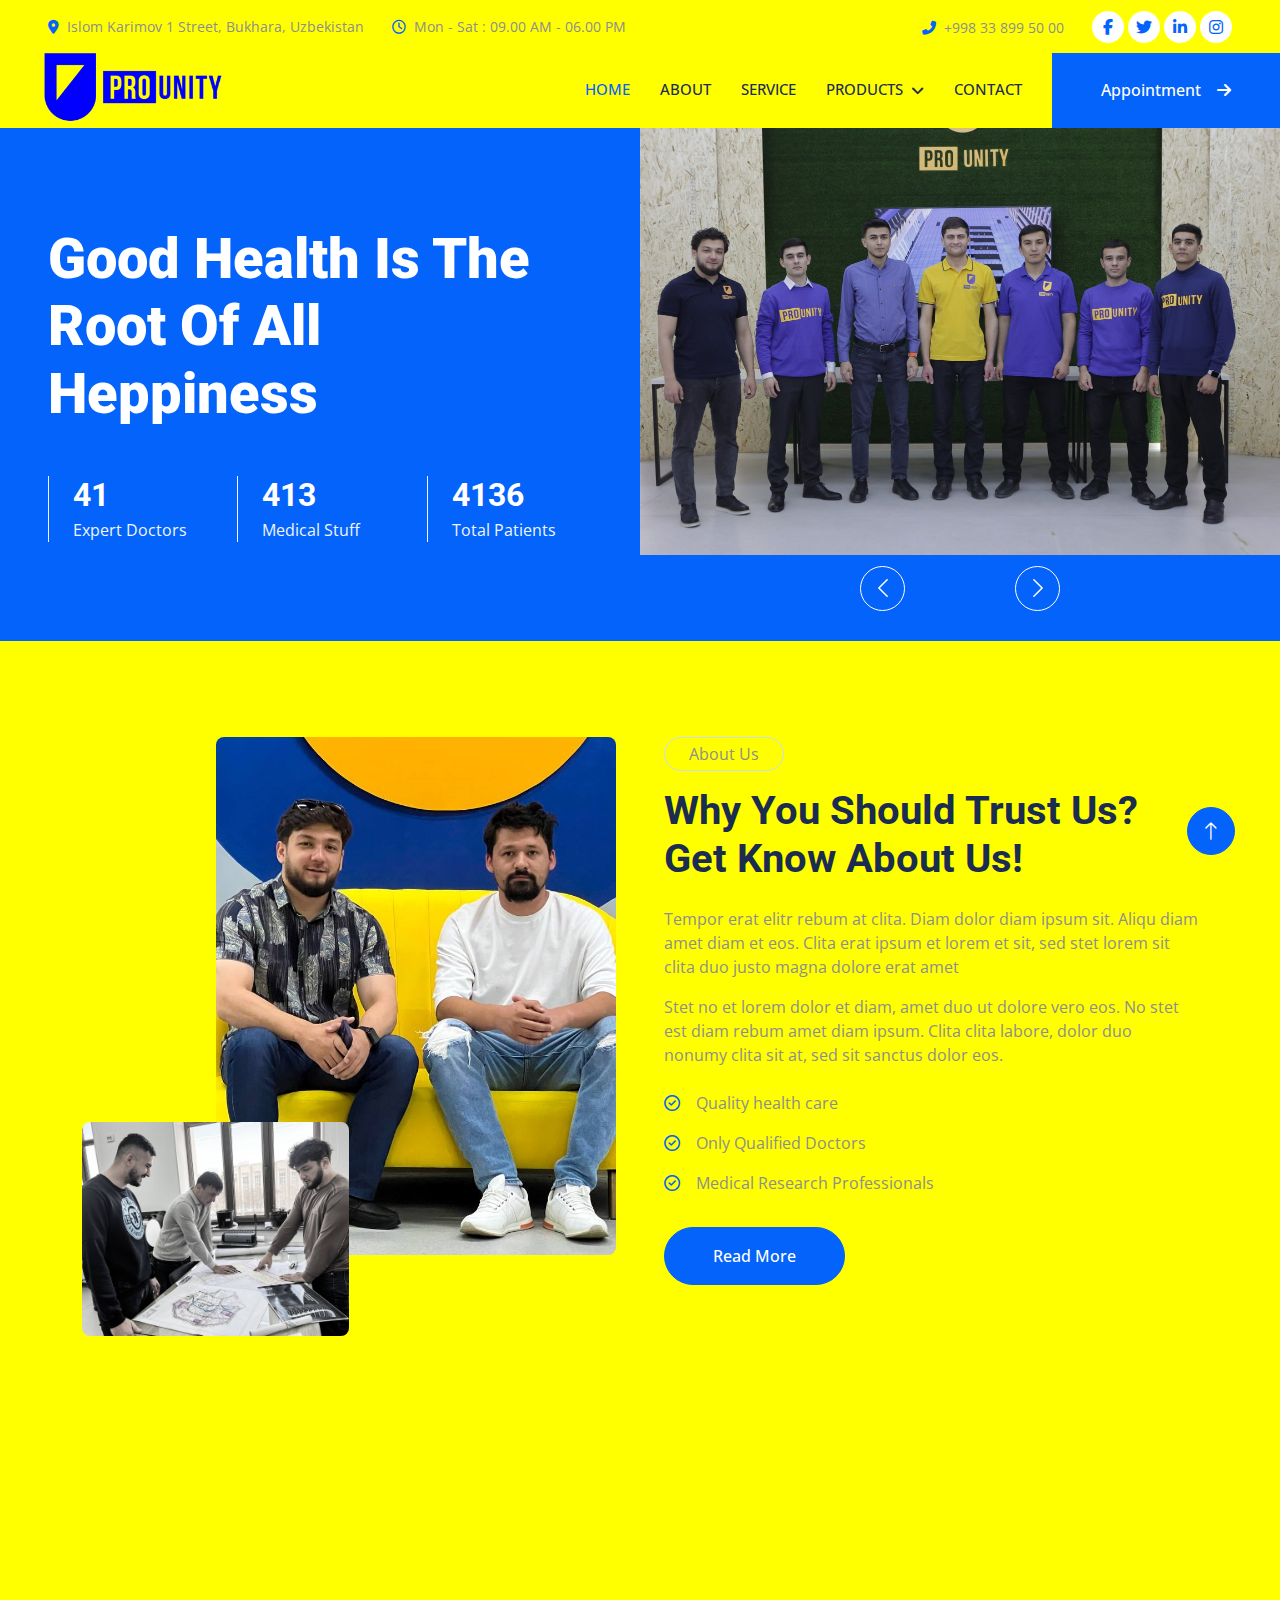
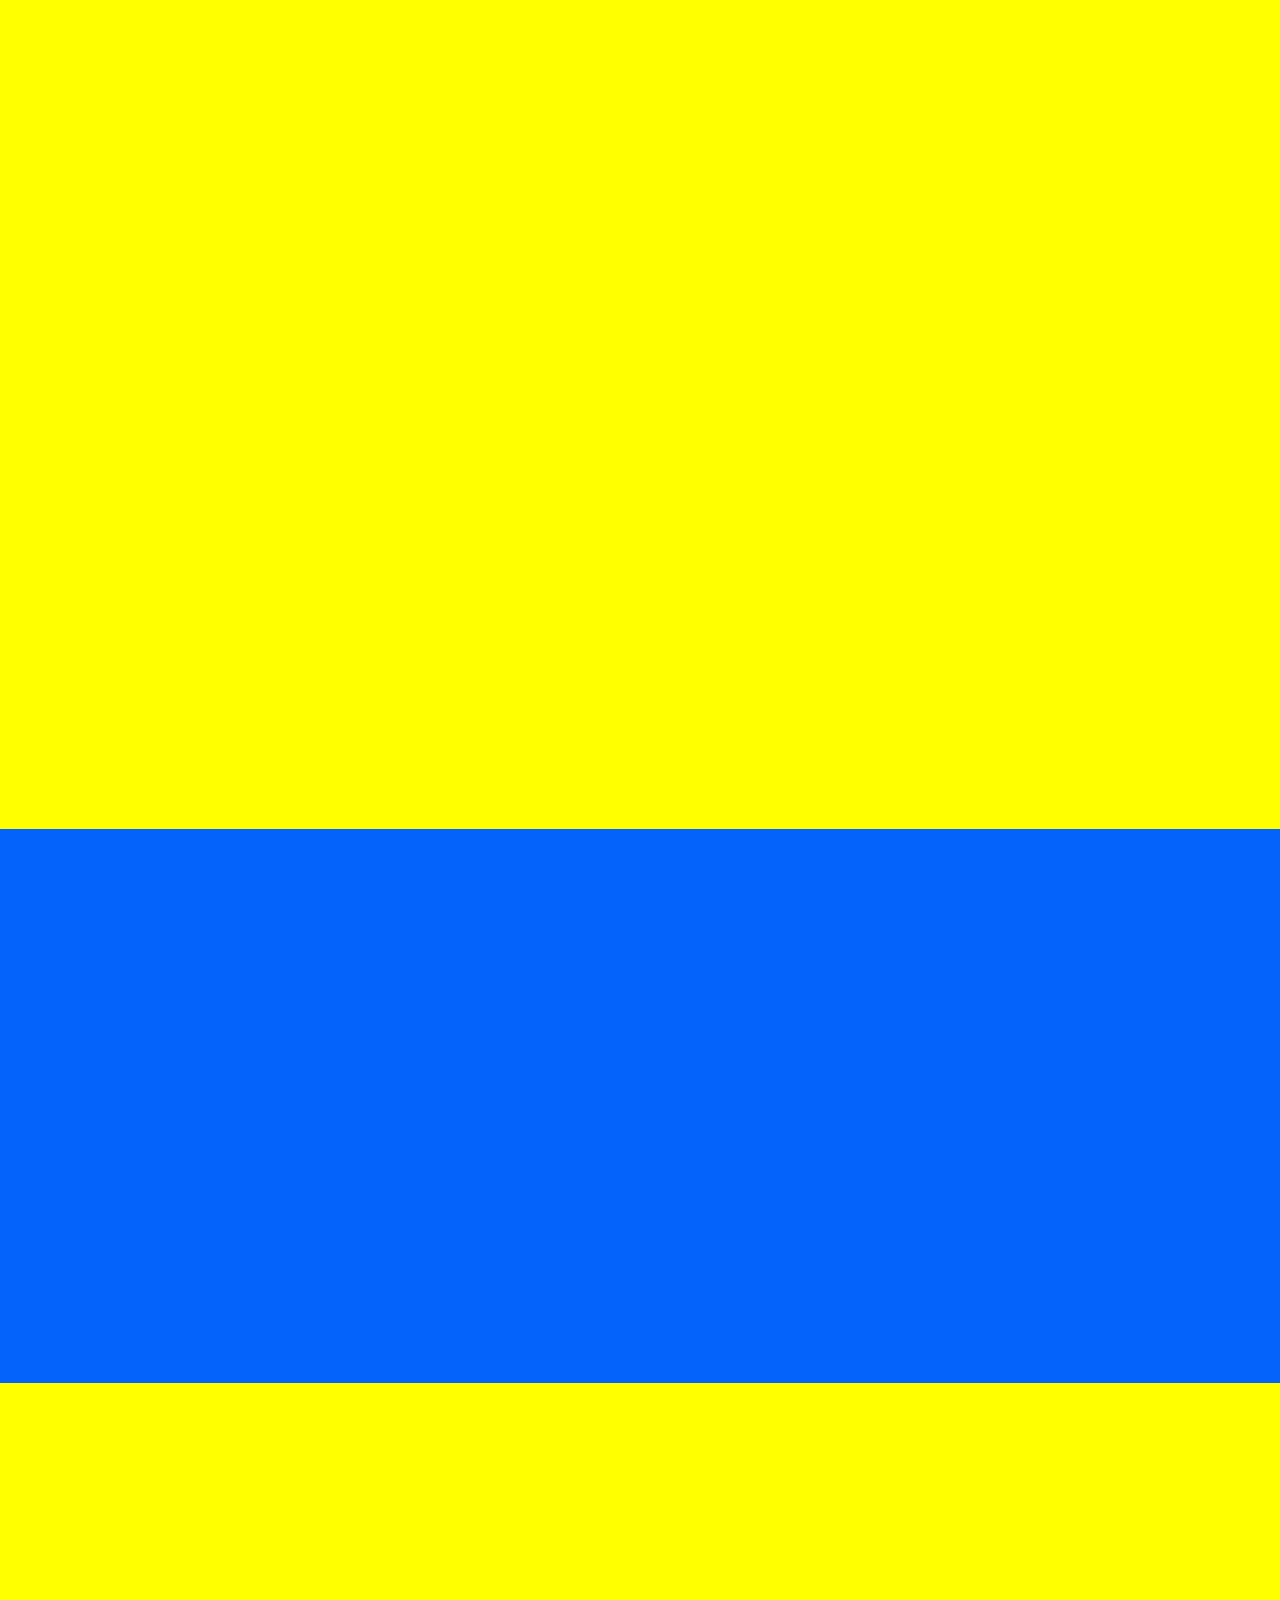
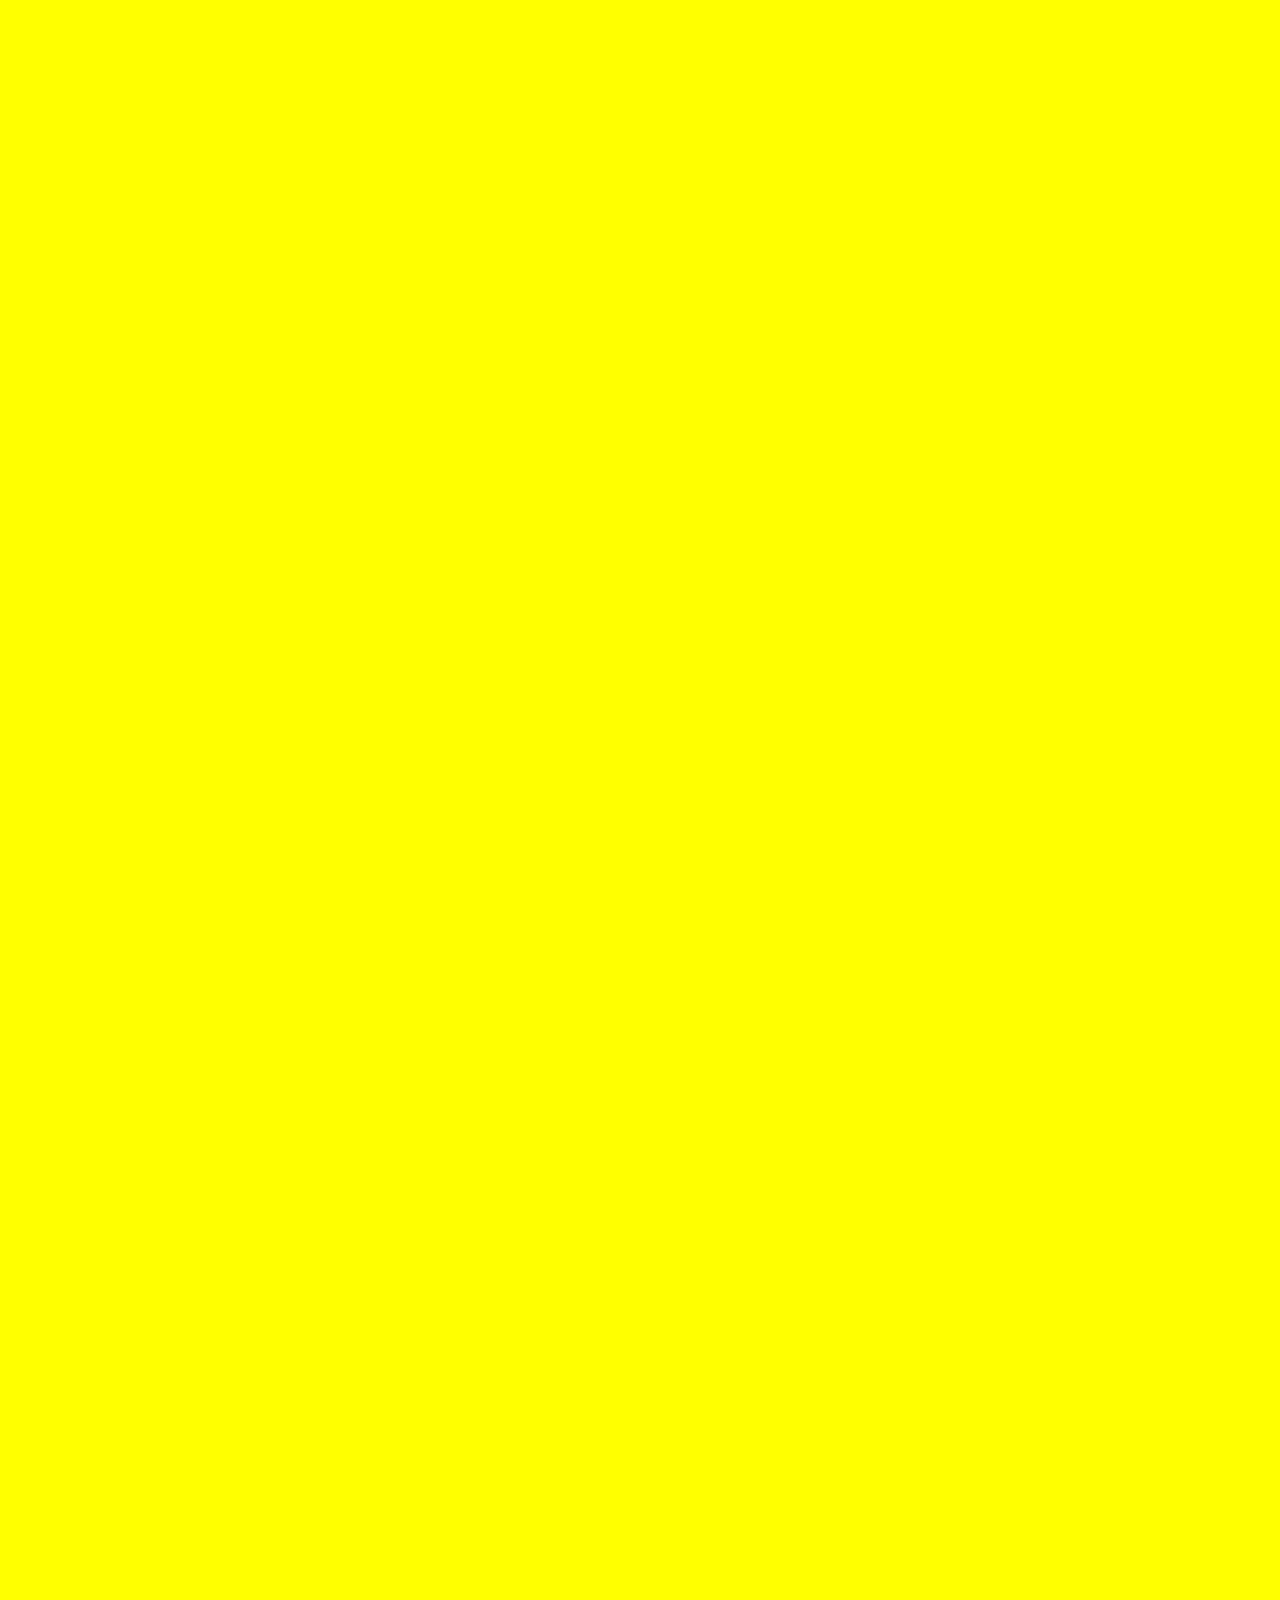
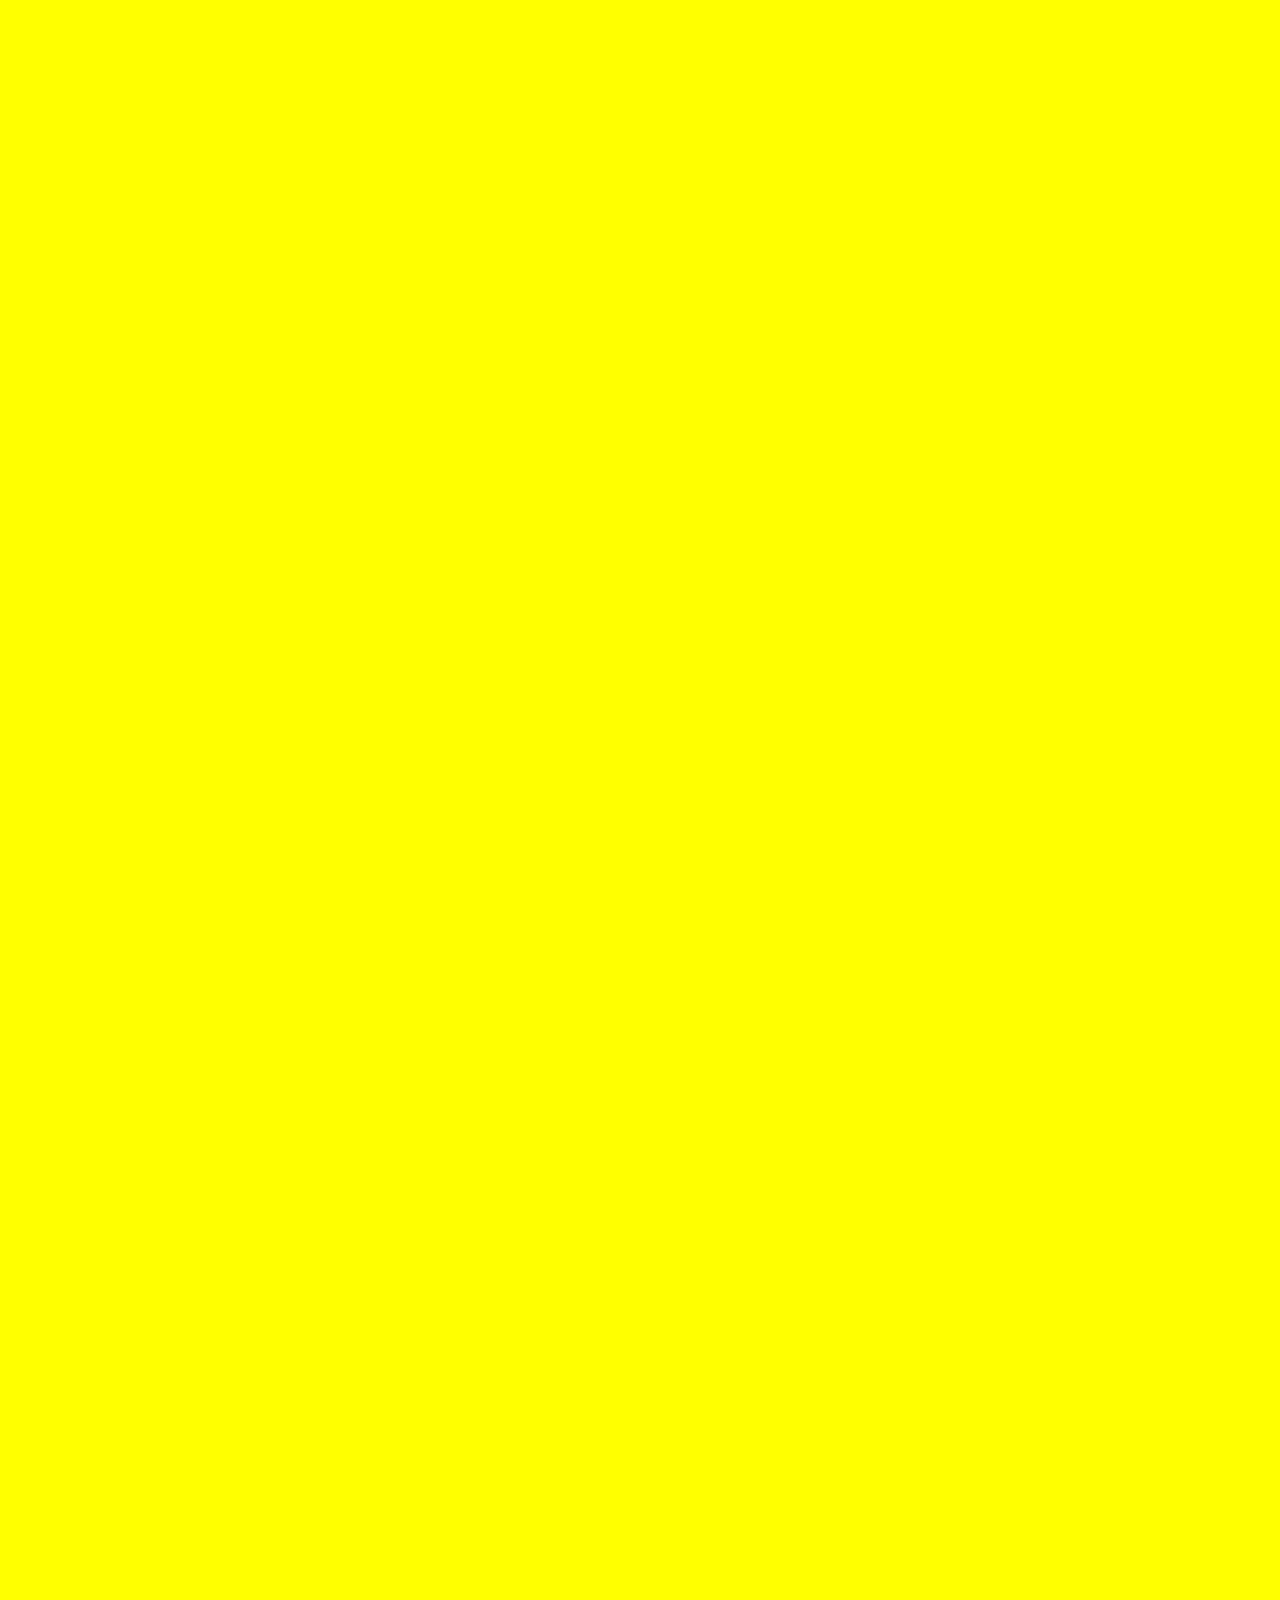
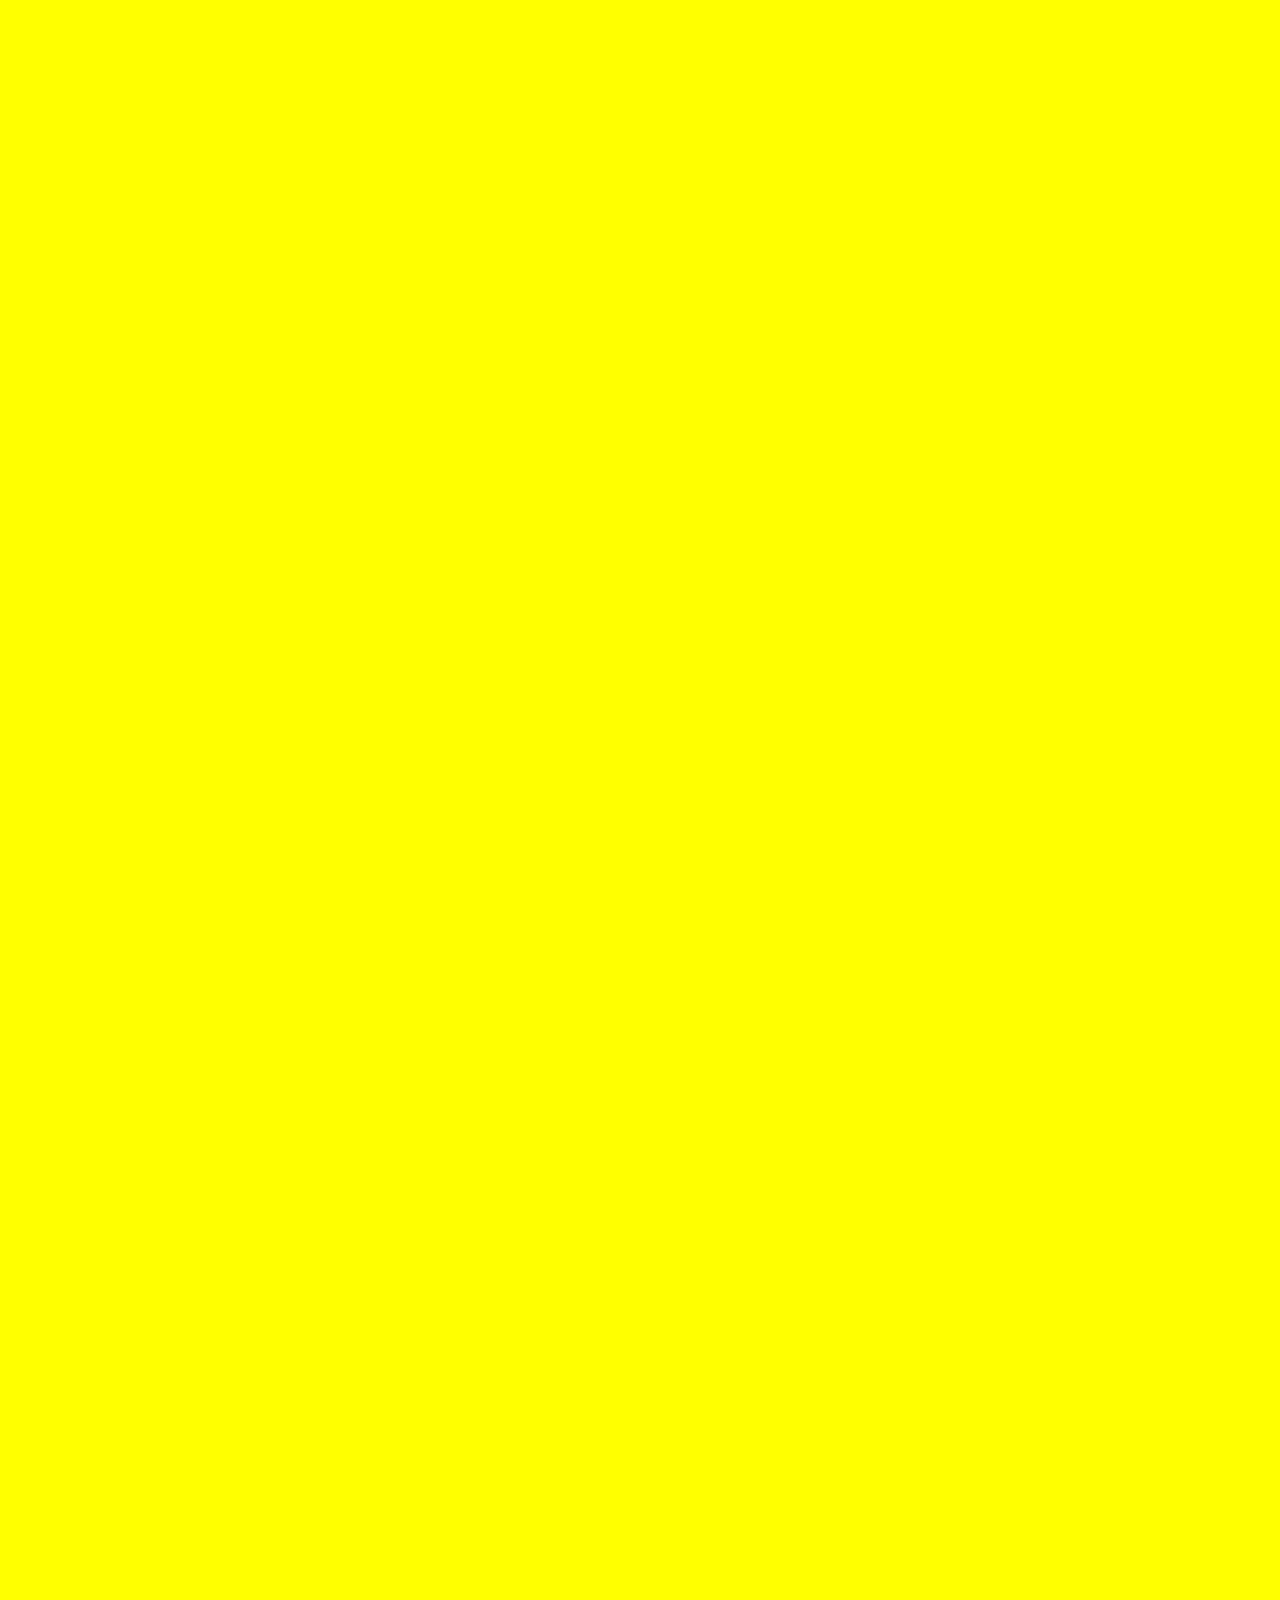
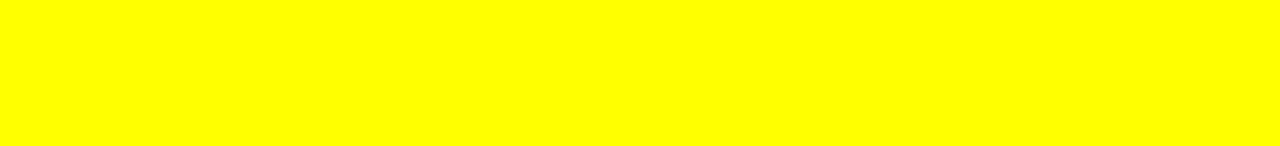
==== commit 89702ec3: "S" ====
--- a/index.html
+++ b/index.html
@@ -3,7 +3,7 @@
 
 <head>
     <meta charset="utf-8">
-    <title>PROUNITY</title>
+    <title>PR</title>
     <meta content="width=device-width, initial-scale=1.0" name="viewport">
     <meta content="" name="keywords">
     <meta content="" name="description">
@@ -107,24 +107,24 @@
     <div class="container-fluid header bg-primary p-0 mb-5">
         <div class="row g-0 align-items-center flex-column-reverse flex-lg-row">
             <div class="col-lg-6 p-5 wow fadeIn" data-wow-delay="0.1s">
-                <h1 class="display-4 text-white mb-5">Our mission is to empower individuals with the skills and knowledge needed to thrive in the digital age.</h1>
+                <h1 class="display-4 text-white mb-5">Good Health Is The Root Of All Heppiness</h1>
                 <div class="row g-4">
                     <div class="col-sm-4">
                         <div class="border-start border-light ps-4">
                             <h2 class="text-white mb-1" data-toggle="counter-up">123</h2>
-                            <p class="text-light mb-0">Expert Developers</p>
+                            <p class="text-light mb-0">Expert Doctors</p>
                         </div>
                     </div>
                     <div class="col-sm-4">
                         <div class="border-start border-light ps-4">
                             <h2 class="text-white mb-1" data-toggle="counter-up">1234</h2>
-                            <p class="text-light mb-0">Students</p>
+                            <p class="text-light mb-0">Medical Stuff</p>
                         </div>
                     </div>
                     <div class="col-sm-4">
                         <div class="border-start border-light ps-4">
                             <h2 class="text-white mb-1" data-toggle="counter-up">12345</h2>
-                            <p class="text-light mb-0">Projects</p>
+                            <p class="text-light mb-0">Total Patients</p>
                         </div>
                     </div>
                 </div>
@@ -177,12 +177,12 @@
                 </div>
                 <div class="col-lg-6 wow fadeIn" data-wow-delay="0.5s">
                     <p class="d-inline-block border rounded-pill py-1 px-4">About Us</p>
-                    <h1 class="mb-4">Welcome to PRO UNITY</h1>
-                    <p>Located in Bukhara, Uzbekistan, PRO UNITY is an innovative IT company specializing in software development and IT education. Our mission is to empower individuals with the skills and knowledge needed to thrive in the digital age.</p>
-                    <p><i class="far fa-check-circle text-primary me-3"></i>Customer-Centric Approach</p>
-                    <p><i class="far fa-check-circle text-primary me-3"></i>Careful Conceptualization</p>
-                    <p><i class="far fa-check-circle text-primary me-3"></i>Precision Preparation and Finalization</p>
-                    <p><i class="far fa-check-circle text-primary me-3"></i>Top-Notch Services</p>
+                    <h1 class="mb-4">Why You Should Trust Us? Get Know About Us!</h1>
+                    <p>Tempor erat elitr rebum at clita. Diam dolor diam ipsum sit. Aliqu diam amet diam et eos. Clita erat ipsum et lorem et sit, sed stet lorem sit clita duo justo magna dolore erat amet</p>
+                    <p class="mb-4">Stet no et lorem dolor et diam, amet duo ut dolore vero eos. No stet est diam rebum amet diam ipsum. Clita clita labore, dolor duo nonumy clita sit at, sed sit sanctus dolor eos.</p>
+                    <p><i class="far fa-check-circle text-primary me-3"></i>Quality health care</p>
+                    <p><i class="far fa-check-circle text-primary me-3"></i>Only Qualified Doctors</p>
+                    <p><i class="far fa-check-circle text-primary me-3"></i>Medical Research Professionals</p>
                     <a class="btn btn-primary rounded-pill py-3 px-5 mt-3" href="">Read More</a>
                 </div>
             </div>
@@ -206,7 +206,7 @@
 
                         </div>
                         <h4 class="mb-3">Software Development</h4>
-                        <p class="mb-4">At PRO UNITY, we are dedicated to creating cutting-edge software solutions for businesses and individuals.  We utilize a variety of technologies, including Javascript, React, React Native, Flutter, Ionic, Java, Pyhton, Django, and more</p>
+                        <p class="mb-4">Erat ipsum justo amet duo et elitr dolor, est duo duo eos lorem sed diam stet diam sed stet.</p>
                         <a class="btn bg-light" href=""><i class="fa fa-plus text-primary me-3"></i>Read More</a>
                     </div>
                 </div>
@@ -216,7 +216,7 @@
                             <i class="fa-solid fa-school text-primary fs-4"></i>
                         </div>
                         <h4 class="mb-3">IT School</h4>
-                        <p class="mb-4">In addition to our software development services, we also operate an IT school where we provide comprehensive training in coding and programming. Our goal is to equip our students with the tools they need to succeed in the ever-evolving tech industry..</p>
+                        <p class="mb-4">Erat ipsum justo amet duo et elitr dolor, est duo duo eos lorem sed diam stet diam sed stet.</p>
                         <a class="btn bg-light" href=""><i class="fa fa-plus text-primary me-3"></i>Read More</a>
                     </div>
                 </div>
@@ -236,7 +236,7 @@
                             <i class="fa-solid fa-briefcase text-primary fs-4"></i>
                         </div>
                         <h4 class="mb-3">Coworking</h4>
-                            <p class="mb-4">We are proud to offer our own open source framework that includes essential components for UI and frontend work. This framework is the result of our dedication to innovation and collaboration within the developer community</p>
+                        <p class="mb-4">Erat ipsum justo amet duo et elitr dolor, est duo duo eos lorem sed diam stet diam sed stet.</p>
                         <a class="btn bg-light" href=""><i class="fa fa-plus text-primary me-3"></i>Read More</a>
                     </div>
                 </div>
@@ -246,7 +246,7 @@
                             <i class="fa-brands fa-sourcetree text-primary fs-4"></i>
                         </div>
                         <h4 class="mb-3">Open Source</h4>
-                        <p class="mb-4">We are proud to offer our own open source framework that includes essential components for UI and frontend work. This framework is the result of our dedication to innovation and collaboration within the developer community</p>
+                        <p class="mb-4">Erat ipsum justo amet duo et elitr dolor, est duo duo eos lorem sed diam stet diam sed stet.</p>
                         <a class="btn bg-light" href=""><i class="fa fa-plus text-primary me-3"></i>Read More</a>
                     </div>
                 </div>
@@ -332,28 +332,6 @@
         </div>
     </div>
     <!-- Feature End -->
-    <div class="back">
-            <div class="container-xxl pt-3">
-                <div class="container pt-3">
-                    <div class="row w-100 align-items-center pt-3 g-5">
-                        <div class="col-lg-6">
-                            <h1 class="display-4 text-white mb-5">Lorem ipsum dolor sit amet.</h1>
-                            <h2 class="mb-4 text-light">Lorem ipsum dolor sit amet consectetur <br> adipisicing elit. Omnis, unde.</h2>
-                            <p class="fs-4 text-white">Biz shuni tushunamizki siz bizga fikringizni eshitishimiz <br>
-                                va eng muhimi sizning qarashlaringizni tushunishimiz <br>
-                                uchun murojaat qilasiz.  
-                            </p>
-                        </div>
-                        <div class="col-lg-6 d-flex justify-content-center align-items-center">
-                            <a href="https://youtu.be/uWsZCqd5Tzg" class="img-fluid btn-youtube  p-5 mx-auto mb-4 "><i class="fa-solid fa-play text-light fs-4"></i></a>
-                        </div>
-                    </div>
-                </div>
-            </div>
-            <div class="extra"></div>
-    </div>
-    
-
 
 
     <!-- Team Start -->
@@ -361,7 +339,7 @@
         <div class="container">
             <div class="text-center mx-auto mb-5 wow fadeInUp" data-wow-delay="0.1s" style="max-width: 600px;">
                 <p class="d-inline-block border rounded-pill py-1 px-4">Team</p>
-                <h1>Our PRO Team</h1>
+                <h1>Our Experience Team</h1>
             </div>
             <div class="row g-4">
                 <div class="col-lg-3 col-md-6 wow fadeInUp" data-wow-delay="0.7s">
@@ -369,9 +347,9 @@
                         <div class="overflow-hidden">
                             <img class="img-fluid" src="img/akaaziz.JPG" alt="">
                         </div>
-                        <div class="team-text bg-primary text-center p-4">
-                            <h5 class="text-white">Azizbek Hamroyev</h5>
-                            <p class="text-white">Co-founder</p>
+                        <div class="team-text bg-light text-center p-4">
+                            <h5>Azizbek Hamroyev</h5>
+                            <p class="text-primary">Co-founder</p>
                             <div class="team-social text-center">
                                 <a class="btn btn-square" href=""><i class="fab fa-facebook-f"></i></a>
                                 <a class="btn btn-square" href=""><i class="fab fa-twitter"></i></a>
@@ -385,9 +363,9 @@
                         <div class="overflow-hidden">
                             <img class="img-fluid" src="img/akamiron.jpg" alt="">
                         </div>
-                        <div class="team-text bg-primary text-center p-4">
-                            <h5 class="text-white">Miron Mustafoev</h5>
-                            <p class="text-white">Co-founder, CEO</p>
+                        <div class="team-text bg-light text-center p-4">
+                            <h5>Miron Mustafoev</h5>
+                            <p class="text-primary">Co-founder, CEO</p>
                             <div class="team-social text-center">
                                 <a class="btn btn-square" href=""><i class="fab fa-facebook-f"></i></a>
                                 <a class="btn btn-square" href=""><i class="fab fa-twitter"></i></a>
@@ -401,9 +379,9 @@
                         <div class="overflow-hidden">
                             <img class="img-fluid" src="img/andrey.jpg" alt="">
                         </div>
-                        <div class="team-text bg-primary text-center p-4">
-                            <h5 class="text-white">Andrey Molodsov</h5>
-                            <p class="text-white">Designer</p>
+                        <div class="team-text bg-light text-center p-4">
+                            <h5>Andrey Molodsov</h5>
+                            <p class="text-primary">Designer</p>
                             <div class="team-social text-center">
                                 <a class="btn btn-square" href=""><i class="fab fa-facebook-f"></i></a>
                                 <a class="btn btn-square" href=""><i class="fab fa-twitter"></i></a>
@@ -418,9 +396,9 @@
                         <div class="overflow-hidden">
                             <img class="img-fluid" src="img/sobir.jpg" alt="">
                         </div>
-                        <div class="team-text bg-primary text-center p-4">
-                            <h5 class="text-white">Sobirjon Bobojonov</h5>
-                            <p class="text-white">Software Engineer</p>
+                        <div class="team-text bg-light text-center p-4">
+                            <h5>Sobirjon Bobojonov</h5>
+                            <p class="text-primary">Software Engineer</p>
                             <div class="team-social text-center">
                                 <a class="btn btn-square" href=""><i class="fab fa-facebook-f"></i></a>
                                 <a class="btn btn-square" href=""><i class="fab fa-twitter"></i></a>
@@ -434,9 +412,9 @@
                         <div class="overflow-hidden">
                             <img class="img-fluid" src="img/davlatshoh.jpg" alt="">
                         </div>
-                        <div class="team-text bg-primary text-center p-4">
-                            <h5 class="text-white">Davlatshoh Naimov</h5>
-                            <p class="text-white">Frontend Developer</p>
+                        <div class="team-text bg-light text-center p-4">
+                            <h5>Davlatshoh Naimov</h5>
+                            <p class="text-primary">Frontend Developer</p>
                             <div class="team-social text-center">
                                 <a class="btn btn-square" href=""><i class="fab fa-facebook-f"></i></a>
                                 <a class="btn btn-square" href=""><i class="fab fa-twitter"></i></a>
@@ -450,9 +428,9 @@
                         <div class="overflow-hidden">
                             <img class="img-fluid" src="img/amirbek.jpg" alt="">
                         </div>
-                        <div class="team-text bg-primary text-center p-4">
-                            <h5 class="text-white">Amirbek Azimov</h5>
-                            <p class="text-white">Mobile Developer</p>
+                        <div class="team-text bg-light text-center p-4">
+                            <h5>Amirbek Azimov</h5>
+                            <p class="text-primary">Mobile Developer</p>
                             <div class="team-social text-center">
                                 <a class="btn btn-square" href=""><i class="fab fa-facebook-f"></i></a>
                                 <a class="btn btn-square" href=""><i class="fab fa-twitter"></i></a>
@@ -466,9 +444,9 @@
                         <div class="overflow-hidden">
                             <img class="img-fluid" src="img/jobir.jpg" alt="">
                         </div>
-                        <div class="team-text bg-primary text-center p-4">
-                            <h5 class="text-white">Jobir Ashurov</h5>
-                            <p class="text-white">Frontend Developer</p>
+                        <div class="team-text bg-light text-center p-4">
+                            <h5>Jobir Ashurov</h5>
+                            <p class="text-primary">Frontend Developer</p>
                             <div class="team-social text-center">
                                 <a class="btn btn-square" href=""><i class="fab fa-facebook-f"></i></a>
                                 <a class="btn btn-square" href=""><i class="fab fa-twitter"></i></a>
@@ -482,9 +460,25 @@
                         <div class="overflow-hidden">
                             <img class="img-fluid" src="img/ibrohim.jpg" alt="">
                         </div>
-                        <div class="team-text bg-primary text-center p-4">
-                            <h5 class="text-white">Ibrohim Istamov</h5>
-                            <p class="text-white">Devops Developer</p>
+                        <div class="team-text bg-light text-center p-4">
+                            <h5>Ibrohim Istamov</h5>
+                            <p class="text-primary">Devops Developer</p>
+                            <div class="team-social text-center">
+                                <a class="btn btn-square" href=""><i class="fab fa-facebook-f"></i></a>
+                                <a class="btn btn-square" href=""><i class="fab fa-twitter"></i></a>
+                                <a class="btn btn-square" href=""><i class="fab fa-instagram"></i></a>
+                            </div>
+                        </div>
+                    </div>
+                </div>
+                <div class="col-lg-3 col-md-6 wow fadeInUp" data-wow-delay="0.1s">
+                    <div class="team-item position-relative rounded overflow-hidden">
+                        <div class="overflow-hidden">
+                            <img class="img-fluid" src="img/jobir.jpg" alt="">
+                        </div>
+                        <div class="team-text bg-light text-center p-4">
+                            <h5>Jobir Ashurov</h5>
+                            <p class="text-primary">Frontend Developer</p>
                             <div class="team-social text-center">
                                 <a class="btn btn-square" href=""><i class="fab fa-facebook-f"></i></a>
                                 <a class="btn btn-square" href=""><i class="fab fa-twitter"></i></a>
@@ -498,9 +492,9 @@
                         <div class="overflow-hidden">
                             <img class="img-fluid" src="img/otabek.jpg" alt="">
                         </div>
-                        <div class="team-text bg-primary text-center p-4">
-                            <h5 class="text-white">Otabek Kadirov</h5>
-                            <p class="text-white">Frontend Mentor</p>
+                        <div class="team-text bg-light text-center p-4">
+                            <h5>Otabek Kadirov</h5>
+                            <p class="text-primary">Frontend Mentor</p>
                             <div class="team-social text-center">
                                 <a class="btn btn-square" href=""><i class="fab fa-facebook-f"></i></a>
                                 <a class="btn btn-square" href=""><i class="fab fa-twitter"></i></a>
@@ -514,9 +508,9 @@
                         <div class="overflow-hidden">
                             <img class="img-fluid" src="img/behzodf.jpg" alt="">
                         </div>
-                        <div class="team-text bg-primary text-center p-4">
-                            <h5 class="text-white">Behzod Baxshilloyev</h5>
-                            <p class="text-white">Frontend Mentor</p>
+                        <div class="team-text bg-light text-center p-4">
+                            <h5>Behzod Baxshilloyev</h5>
+                            <p class="text-primary">Frontend Mentor</p>
                             <div class="team-social text-center">
                                 <a class="btn btn-square" href=""><i class="fab fa-facebook-f"></i></a>
                                 <a class="btn btn-square" href=""><i class="fab fa-twitter"></i></a>
@@ -530,9 +524,9 @@
                         <div class="overflow-hidden">
                             <img class="img-fluid" src="img/behzodorg.jpg" alt="">
                         </div>
-                        <div class="team-text bg-primary text-center p-4">
-                            <h5 class="text-white">Behzod Usmanov</h5>
-                            <p class="text-white">Graphic Designer</p>
+                        <div class="team-text bg-light text-center p-4">
+                            <h5>Behzod Usmanov</h5>
+                            <p class="text-primary">Graphic Designer</p>
                             <div class="team-social text-center">
                                 <a class="btn btn-square" href=""><i class="fab fa-facebook-f"></i></a>
                                 <a class="btn btn-square" href=""><i class="fab fa-twitter"></i></a>
@@ -546,9 +540,9 @@
                         <div class="overflow-hidden">
                             <img class="img-fluid" src="img/bobur.JPG" alt="">
                         </div>
-                        <div class="team-text bg-primary text-center p-4">
-                            <h5 class="text-white">Bobur Khamraev</h5>
-                            <p class="text-white">Backend Mentor</p>
+                        <div class="team-text bg-light text-center p-4">
+                            <h5>Bobur Khamraev</h5>
+                            <p class="text-primary">Backend Mentor</p>
                             <div class="team-social text-center">
                                 <a class="btn btn-square" href=""><i class="fab fa-facebook-f"></i></a>
                                 <a class="btn btn-square" href=""><i class="fab fa-twitter"></i></a>
@@ -562,9 +556,9 @@
                         <div class="overflow-hidden">
                             <img class="img-fluid" src="img/dilshod.jpg" alt="">
                         </div>
-                        <div class="team-text bg-primary text-center p-4">
-                            <h5 class="text-white">Dilshod Chuliev</h5>
-                            <p class="text-white">Frontend Developer</p>
+                        <div class="team-text bg-light text-center p-4">
+                            <h5>Dilshod Chuliev</h5>
+                            <p class="text-primary">Frontend Developer</p>
                             <div class="team-social text-center">
                                 <a class="btn btn-square" href=""><i class="fab fa-facebook-f"></i></a>
                                 <a class="btn btn-square" href=""><i class="fab fa-twitter"></i></a>
@@ -578,9 +572,9 @@
                         <div class="overflow-hidden">
                             <img class="img-fluid" src="img/jamshid1.jpg" alt="">
                         </div>
-                        <div class="team-text bg-primary text-center p-4">
-                            <h5 class="text-white">Jamshid Barotov</h5>
-                            <p class="text-white">Software Engineer</p>
+                        <div class="team-text bg-light text-center p-4">
+                            <h5>Jamshid Barotov</h5>
+                            <p class="text-primary">Software Engineer</p>
                             <div class="team-social text-center">
                                 <a class="btn btn-square" href=""><i class="fab fa-facebook-f"></i></a>
                                 <a class="btn btn-square" href=""><i class="fab fa-twitter"></i></a>
@@ -594,9 +588,9 @@
                         <div class="overflow-hidden">
                             <img class="img-fluid" src="img/bugalter.JPG" alt="">
                         </div>
-                        <div class="team-text bg-primary text-center p-4">
-                            <h5 class="text-white">Baxtior Raxmonov</h5>
-                            <p class="text-white">Finance</p>
+                        <div class="team-text bg-light text-center p-4">
+                            <h5>Baxtior Raxmonov</h5>
+                            <p class="text-primary">Finance</p>
                             <div class="team-social text-center">
                                 <a class="btn btn-square" href=""><i class="fab fa-facebook-f"></i></a>
                                 <a class="btn btn-square" href=""><i class="fab fa-twitter"></i></a>
@@ -610,9 +604,9 @@
                         <div class="overflow-hidden">
                             <img class="img-fluid" src="img/mironchik1.jpg" alt="">
                         </div>
-                        <div class="team-text bg-primary text-center p-4">
-                            <h5 class="text-white">Miron Nusratov</h5>
-                            <p class="text-white">PR Meneger</p>
+                        <div class="team-text bg-light text-center p-4">
+                            <h5>Miron Nusratov</h5>
+                            <p class="text-primary">PR Meneger</p>
                             <div class="team-social text-center">
                                 <a class="btn btn-square" href=""><i class="fab fa-facebook-f"></i></a>
                                 <a class="btn btn-square" href=""><i class="fab fa-twitter"></i></a>
@@ -626,9 +620,9 @@
                         <div class="overflow-hidden">
                             <img class="img-fluid" src="img/mirxon.jpg" alt="">
                         </div>
-                        <div class="team-text bg-primary text-center p-4">
-                            <h5 class="text-white">Mirxon Kuziyev</h5>
-                            <p class="text-white">Mobile Developer</p>
+                        <div class="team-text bg-light text-center p-4">
+                            <h5>Mirxon Kuziyev</h5>
+                            <p class="text-primary">Mobile Developer</p>
                             <div class="team-social text-center">
                                 <a class="btn btn-square" href=""><i class="fab fa-facebook-f"></i></a>
                                 <a class="btn btn-square" href=""><i class="fab fa-twitter"></i></a>
@@ -642,9 +636,9 @@
                         <div class="overflow-hidden">
                             <img class="img-fluid" src="img/murod.JPG" alt="">
                         </div>
-                        <div class="team-text bg-primary text-center p-4">
-                            <h5 class="text-white">Murod Axmadov</h5>
-                            <p class="text-white">Designer</p>
+                        <div class="team-text bg-light text-center p-4">
+                            <h5>Murod Axmadov</h5>
+                            <p class="text-primary">Designer</p>
                             <div class="team-social text-center">
                                 <a class="btn btn-square" href=""><i class="fab fa-facebook-f"></i></a>
                                 <a class="btn btn-square" href=""><i class="fab fa-twitter"></i></a>
@@ -658,9 +652,9 @@
                         <div class="overflow-hidden">
                             <img class="img-fluid" src="img/nafisa.jpg" alt="">
                         </div>
-                        <div class="team-text bg-primary text-center p-4">
-                            <h5 class="text-white">Nafisa Rasulova</h5>
-                            <p class="text-white">Sales Manager</p>
+                        <div class="team-text bg-light text-center p-4">
+                            <h5>Nafisa Rasulova</h5>
+                            <p class="text-primary">Sales Manager</p>
                             <div class="team-social text-center">
                                 <a class="btn btn-square" href=""><i class="fab fa-facebook-f"></i></a>
                                 <a class="btn btn-square" href=""><i class="fab fa-twitter"></i></a>
@@ -674,9 +668,9 @@
                         <div class="overflow-hidden">
                             <img class="img-fluid" src="img/darya.jpg" alt="">
                         </div>
-                        <div class="team-text bg-primary text-center p-4">
-                            <h5 class="text-white">Darya Usyakina</h5>
-                            <p class="text-white">Trener</p>
+                        <div class="team-text bg-light text-center p-4">
+                            <h5>Darya Usyakina</h5>
+                            <p class="text-primary">Trener</p>
                             <div class="team-social text-center">
                                 <a class="btn btn-square" href=""><i class="fab fa-facebook-f"></i></a>
                                 <a class="btn btn-square" href=""><i class="fab fa-twitter"></i></a>
@@ -690,9 +684,9 @@
                         <div class="overflow-hidden">
                             <img class="img-fluid" src="img/polina.jpg" alt="">
                         </div>
-                        <div class="team-text bg-primary text-center p-4">
-                            <h5 class="text-white">Polina Nosova </h5>
-                            <p class="text-white">Designer</p>
+                        <div class="team-text bg-light text-center p-4">
+                            <h5>Polina Nosova </h5>
+                            <p class="text-primary">Designer</p>
                             <div class="team-social text-center">
                                 <a class="btn btn-square" href=""><i class="fab fa-facebook-f"></i></a>
                                 <a class="btn btn-square" href=""><i class="fab fa-twitter"></i></a>
@@ -706,9 +700,9 @@
                         <div class="overflow-hidden">
                             <img class="img-fluid" src="img/samiya.jpg" alt="">
                         </div>
-                        <div class="team-text bg-primary text-center p-4">
-                            <h5 class="text-white">Samiya Ibragimova </h5>
-                            <p class="text-white">Sales assistant</p>
+                        <div class="team-text bg-light text-center p-4">
+                            <h5>Samiya Ibragimova </h5>
+                            <p class="text-primary">Sales assistant</p>
                             <div class="team-social text-center">
                                 <a class="btn btn-square" href=""><i class="fab fa-facebook-f"></i></a>
                                 <a class="btn btn-square" href=""><i class="fab fa-twitter"></i></a>
@@ -722,9 +716,9 @@
                         <div class="overflow-hidden">
                             <img class="img-fluid" src="img/sadoqat.jpg" alt="">
                         </div>
-                        <div class="team-text bg-primary text-center p-4">
-                            <h5 class="text-white">Sadoqat Abdullayeva </h5>
-                            <p class="text-white">Office Manager</p>
+                        <div class="team-text bg-light text-center p-4">
+                            <h5>Sadoqat Abdullayeva </h5>
+                            <p class="text-primary">Office Manager</p>
                             <div class="team-social text-center">
                                 <a class="btn btn-square" href=""><i class="fab fa-facebook-f"></i></a>
                                 <a class="btn btn-square" href=""><i class="fab fa-twitter"></i></a>
@@ -738,9 +732,9 @@
                         <div class="overflow-hidden">
                             <img class="img-fluid" src="img/apazarnigor.JPG" alt="">
                         </div>
-                        <div class="team-text bg-primary text-center p-4">
-                            <h5 class="text-white">Zarnigor Majidova</h5>
-                            <p class="text-white">Marketing Manager</p>
+                        <div class="team-text bg-light text-center p-4">
+                            <h5>Zarnigor Majidova</h5>
+                            <p class="text-primary">Marketing Manager</p>
                             <div class="team-social text-center">
                                 <a class="btn btn-square" href=""><i class="fab fa-facebook-f"></i></a>
                                 <a class="btn btn-square" href=""><i class="fab fa-twitter"></i></a>
@@ -754,9 +748,9 @@
                         <div class="overflow-hidden">
                             <img class="img-fluid" src="img/nig.JPG" alt="">
                         </div>
-                        <div class="team-text bg-primary text-center p-4">
-                            <h5 class="text-white">Nigina Burxanova</h5>
-                            <p class="text-white">Videographer</p>
+                        <div class="team-text bg-light text-center p-4">
+                            <h5>Nigina Burxanova</h5>
+                            <p class="text-primary">Videographer</p>
                             <div class="team-social text-center">
                                 <a class="btn btn-square" href=""><i class="fab fa-facebook-f"></i></a>
                                 <a class="btn btn-square" href=""><i class="fab fa-twitter"></i></a>
@@ -770,41 +764,25 @@
                         <div class="overflow-hidden">
                             <img class="img-fluid" src="img/dilnozaorg.JPG" alt="">
                         </div>
-                        <div class="team-text bg-primary text-center p-4">
-                            <h5 class="text-white">Dilnoza Barakatova</h5>
-                            <p class="text-white">Trainer</p>
-                            <div class="team-social text-center">
-                                <a class="btn btn-square" href=""><i class="fab fa-facebook-f"></i></a>
-                                <a class="btn btn-square" href=""><i class="fab fa-twitter"></i></a>
-                                <a class="btn btn-square" href=""><i class="fab fa-instagram"></i></a>
-                            </div>
-                        </div>
-                    </div>
-                </div>
-                <div class="col-lg-3 col-md-6 wow fadeInUp" data-wow-delay="0.1s">
-                    <div class="team-item position-relative rounded overflow-hidden">
-                        <div class="overflow-hidden">
-                            <img class="img-fluid" src="img/shaxinaorg.jpg" alt="">
-                        </div>
-                        <div class="team-text bg-primary text-center p-4">
-                            <h5 class="text-white">Shaxina </h5>
-                            <p class="text-white">Trener</p>
-                            <div class="team-social text-center">
-                                <a class="btn btn-square" href=""><i class="fab fa-facebook-f"></i></a>
-                                <a class="btn btn-square" href=""><i class="fab fa-twitter"></i></a>
-                                <a class="btn btn-square" href=""><i class="fab fa-instagram"></i></a>
-                            </div>
-                        </div>
-                    </div>
-                </div>
-                <div class="col-lg-3 col-md-6 wow fadeInUp" data-wow-delay="0.1s">
-                    <div class="team-item position-relative rounded overflow-hidden">
-                        <div class="overflow-hidden">
-                            <img class="img-fluid" src="img/albom.jpg" alt="">
-                        </div>
-                        <div class="team-text bg-primary text-center p-4">
-                            <h5 class="text-white">Mohinur Tursunova</h5>
-                            <p class="text-white">Web-designer</p>
+                        <div class="team-text bg-light text-center p-4">
+                            <h5>Dilnoza Barakatova</h5>
+                            <p class="text-primary">Trainer</p>
+                            <div class="team-social text-center">
+                                <a class="btn btn-square" href=""><i class="fab fa-facebook-f"></i></a>
+                                <a class="btn btn-square" href=""><i class="fab fa-twitter"></i></a>
+                                <a class="btn btn-square" href=""><i class="fab fa-instagram"></i></a>
+                            </div>
+                        </div>
+                    </div>
+                </div>
+                <div class="col-lg-3 col-md-6 wow fadeInUp" data-wow-delay="0.1s">
+                    <div class="team-item position-relative rounded overflow-hidden">
+                        <div class="overflow-hidden">
+                            <img class="img-fluid" src="img/shaxina.jpg" alt="">
+                        </div>
+                        <div class="team-text bg-light text-center p-4">
+                            <h5>Dilnoza Barakatova</h5>
+                            <p class="text-primary">Trener</p>
                             <div class="team-social text-center">
                                 <a class="btn btn-square" href=""><i class="fab fa-facebook-f"></i></a>
                                 <a class="btn btn-square" href=""><i class="fab fa-twitter"></i></a>
@@ -826,15 +804,15 @@
             <div class="row g-5">
                 <div class="col-lg-6 wow fadeInUp" data-wow-delay="0.1s">
                     <p class="d-inline-block border rounded-pill py-1 px-4">Appointment</p>
-                    <h1 class="mb-4">Our Company</h1>
-                    <p class="mb-4">Contact us today to learn more about how PRO UNITY can help you achieve your IT goals</p>
+                    <h1 class="mb-4">Make An Appointment To Visit Our Doctor</h1>
+                    <p class="mb-4">Tempor erat elitr rebum at clita. Diam dolor diam ipsum sit. Aliqu diam amet diam et eos. Clita erat ipsum et lorem et sit, sed stet lorem sit clita duo justo magna dolore erat amet</p>
                     <div class="bg-light rounded d-flex align-items-center p-5 mb-4">
                         <div class="d-flex flex-shrink-0 align-items-center justify-content-center rounded-circle bg-white" style="width: 55px; height: 55px;">
                             <i class="fa fa-phone-alt text-primary"></i>
                         </div>
                         <div class="ms-4">
                             <p class="mb-2">Call Us Now</p>
-                            <h5 class="mb-0">+998 33 899 50 00</h5>
+                            <h5 class="mb-0">+012 345 6789</h5>
                         </div>
                     </div>
                     <div class="bg-light rounded d-flex align-items-center p-5">
@@ -843,7 +821,7 @@
                         </div>
                         <div class="ms-4">
                             <p class="mb-2">Mail Us Now</p>
-                            <h5 class="mb-0">prounity.uz@gmail.com</h5>
+                            <h5 class="mb-0">info@example.com</h5>
                         </div>
                     </div>
                 </div>
@@ -862,13 +840,26 @@
                                 </div>
                                 <div class="col-12 col-sm-6">
                                     <select class="form-select border-0" style="height: 55px;">
-                                        <option selected>Choose Purpose</option>
-                                        <option value="1">Frontend</option>
-                                        <option value="2">Backend</option>
-                                        <option value="3">Mobile</option>
+                                        <option selected>Choose Doctor</option>
+                                        <option value="1">Doctor 1</option>
+                                        <option value="2">Doctor 2</option>
+                                        <option value="3">Doctor 3</option>
                                     </select>
                                 </div>
-                                
+                                <div class="col-12 col-sm-6">
+                                    <div class="date" id="date" data-target-input="nearest">
+                                        <input type="text"
+                                            class="form-control border-0 datetimepicker-input"
+                                            placeholder="Choose Date" data-target="#date" data-toggle="datetimepicker" style="height: 55px;">
+                                    </div>
+                                </div>
+                                <div class="col-12 col-sm-6">
+                                    <div class="time" id="time" data-target-input="nearest">
+                                        <input type="text"
+                                            class="form-control border-0 datetimepicker-input"
+                                            placeholder="Choose Date" data-target="#time" data-toggle="datetimepicker" style="height: 55px;">
+                                    </div>
+                                </div>
                                 <div class="col-12">
                                     <textarea class="form-control border-0" rows="5" placeholder="Describe your problem"></textarea>
                                 </div>
